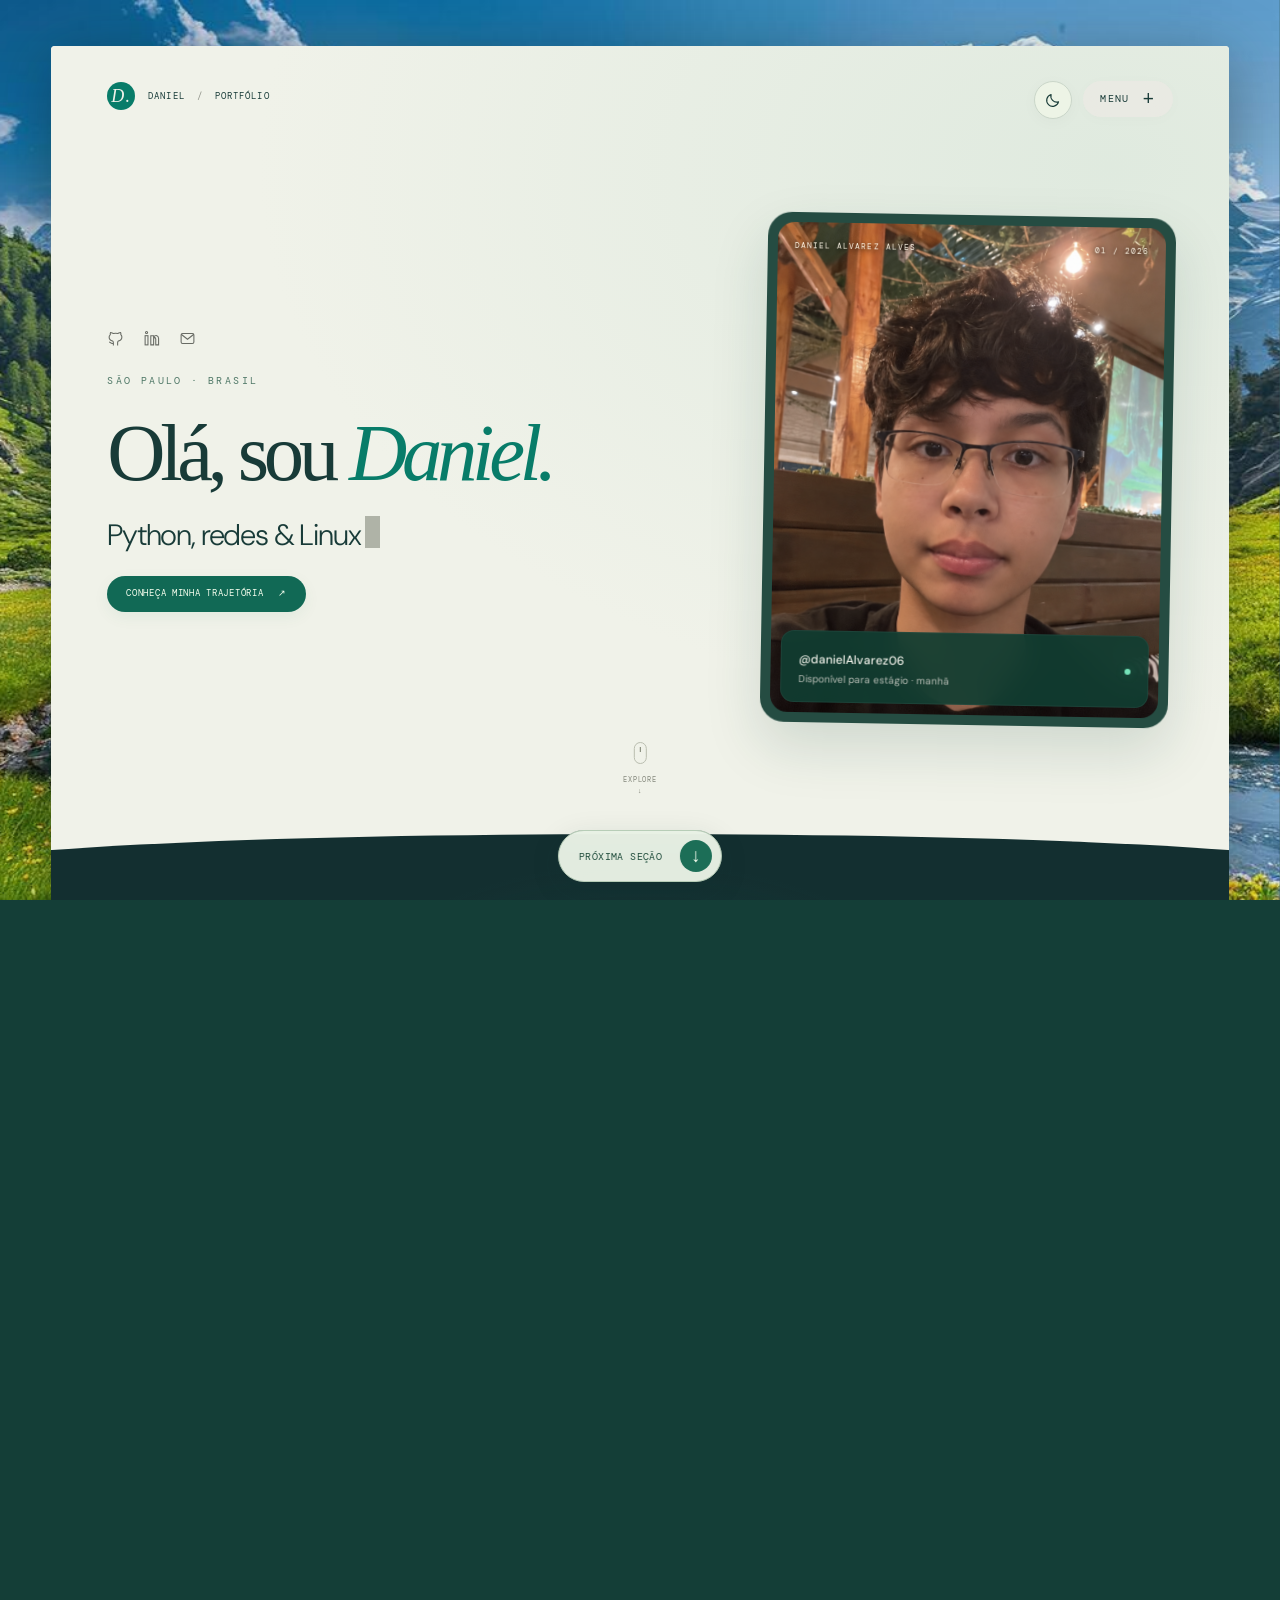
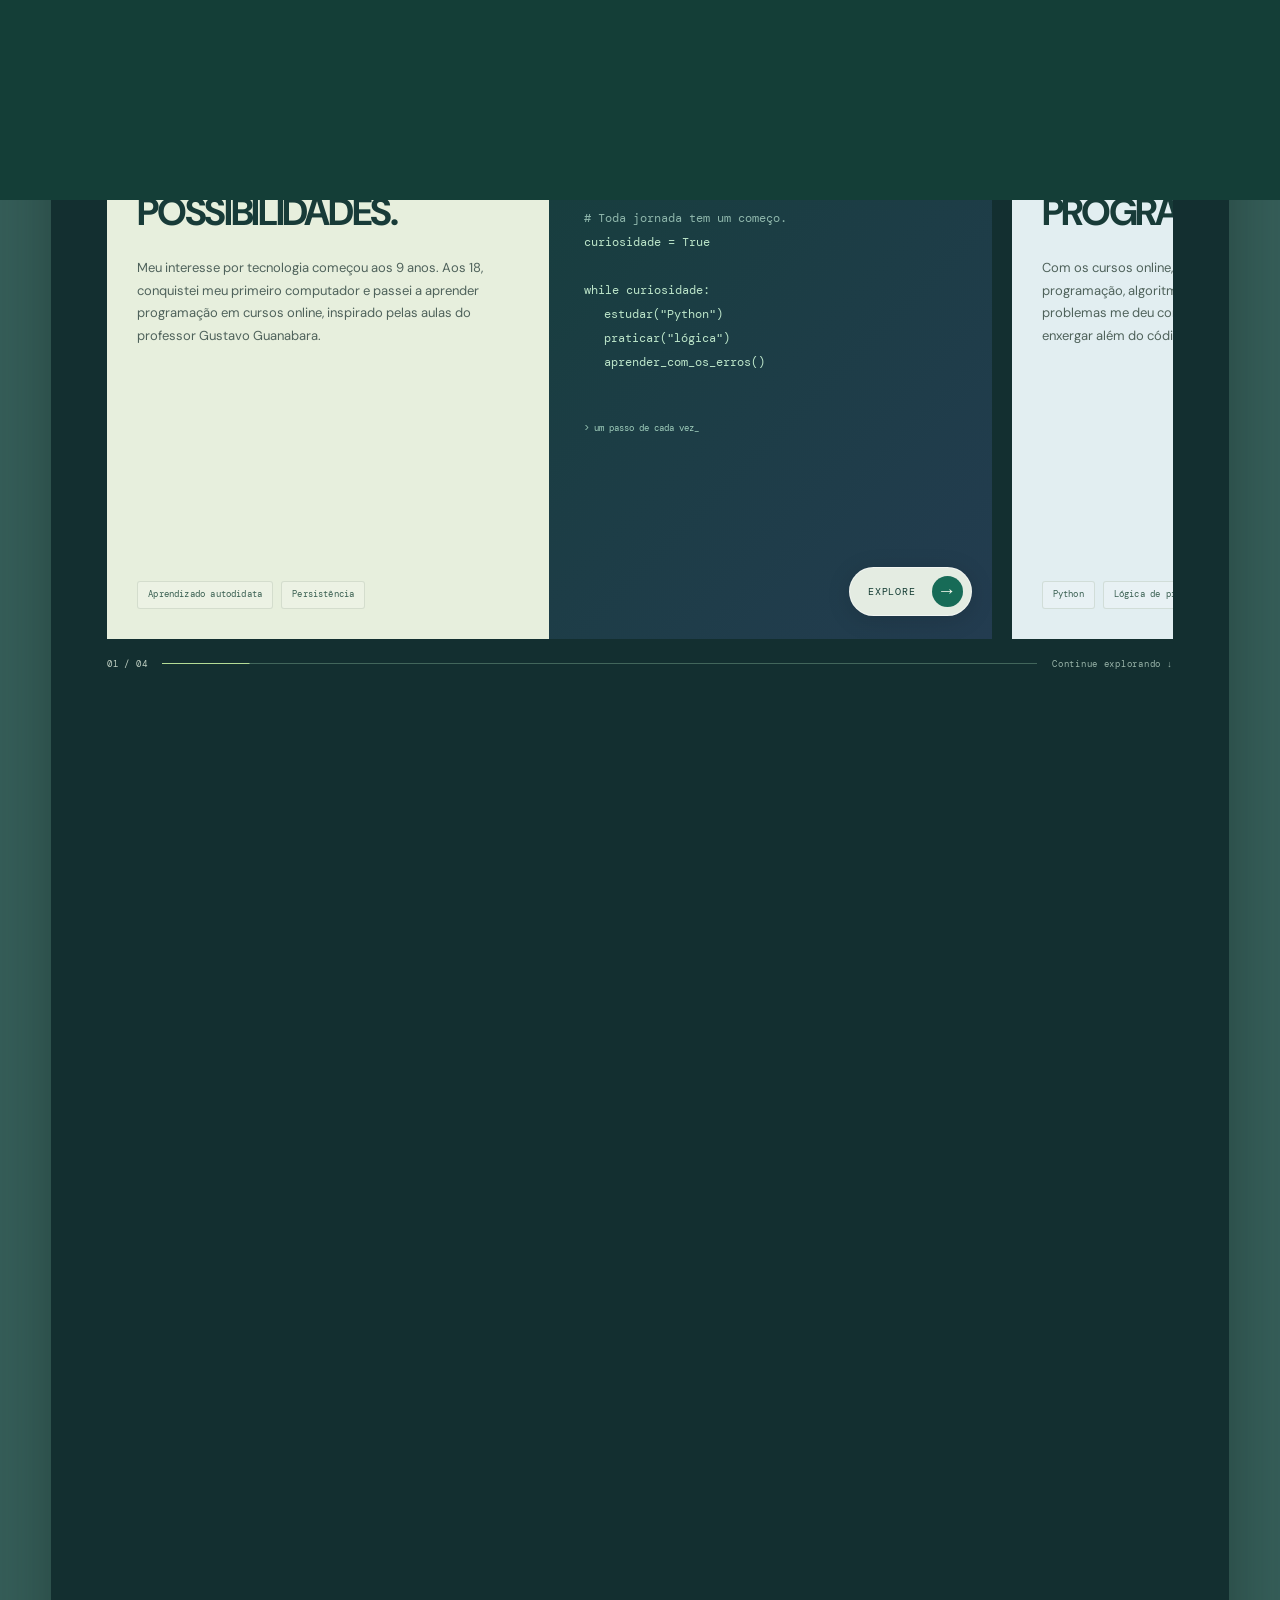
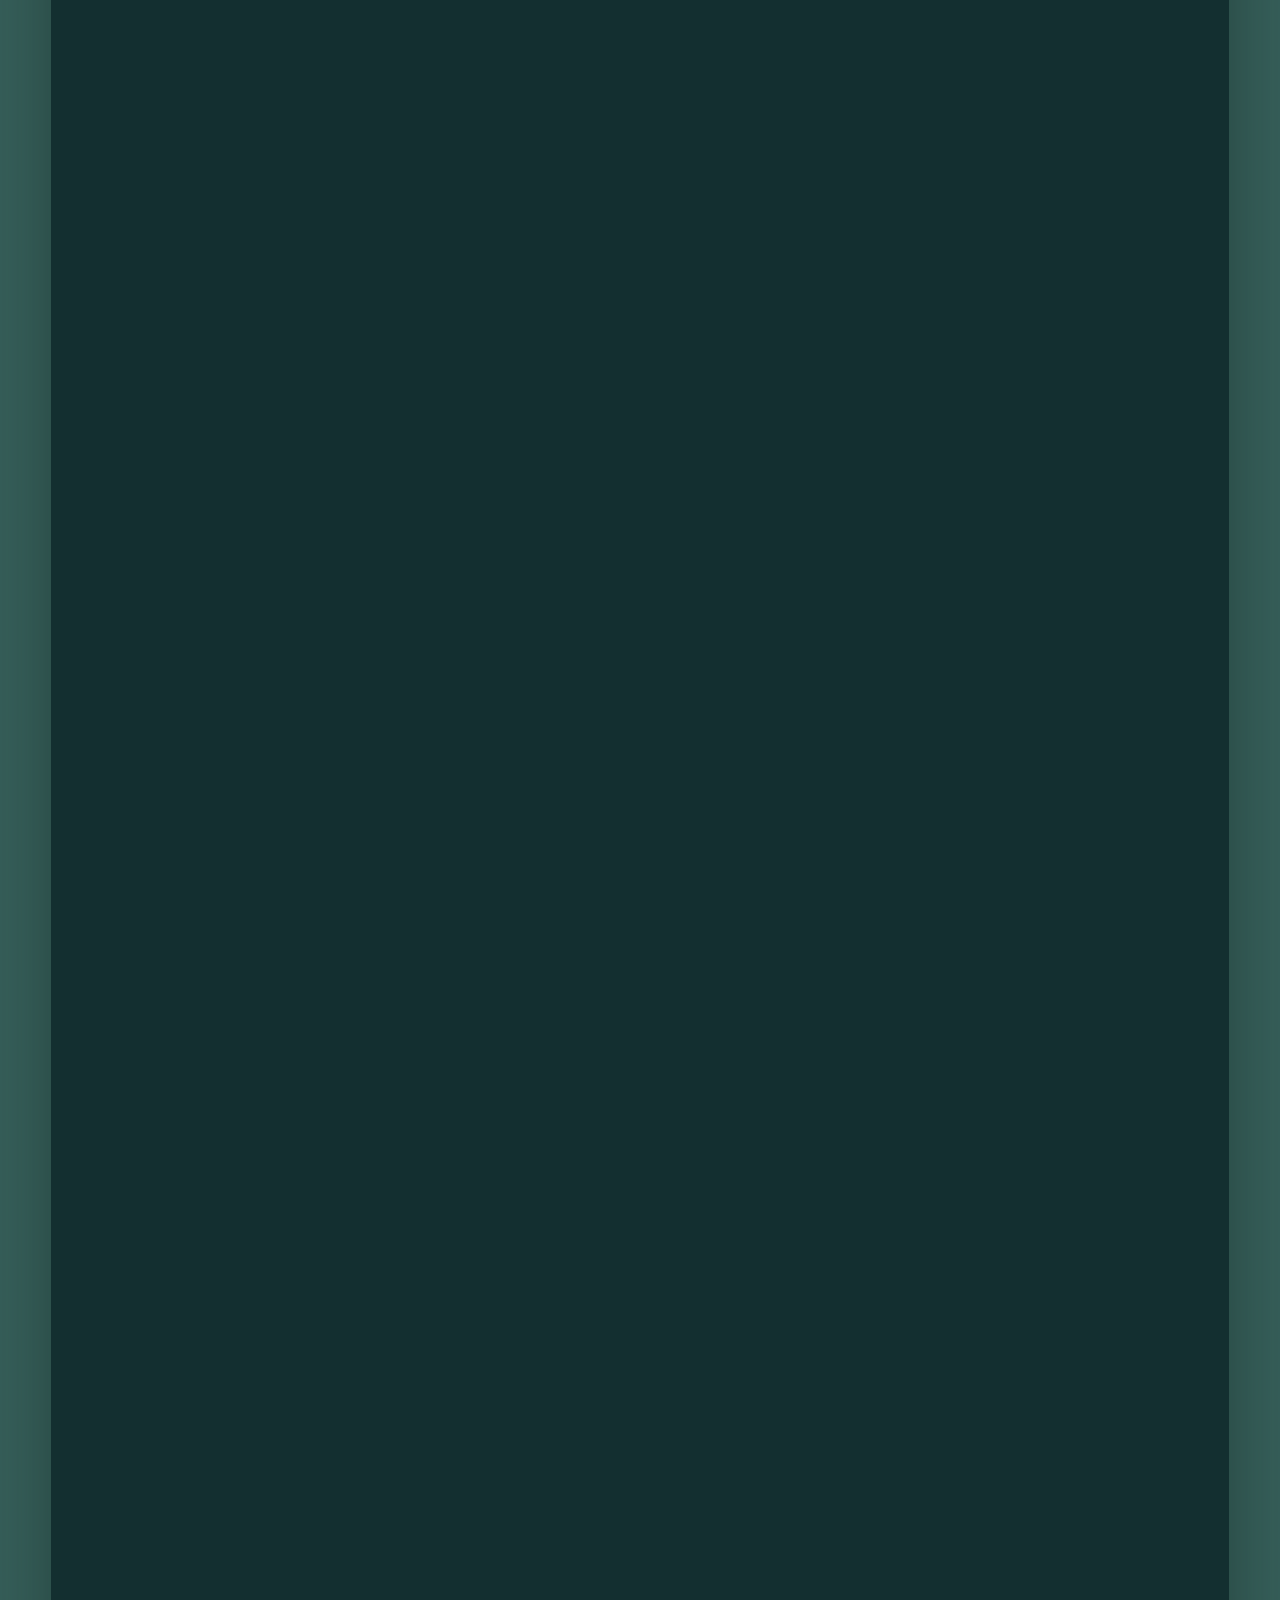
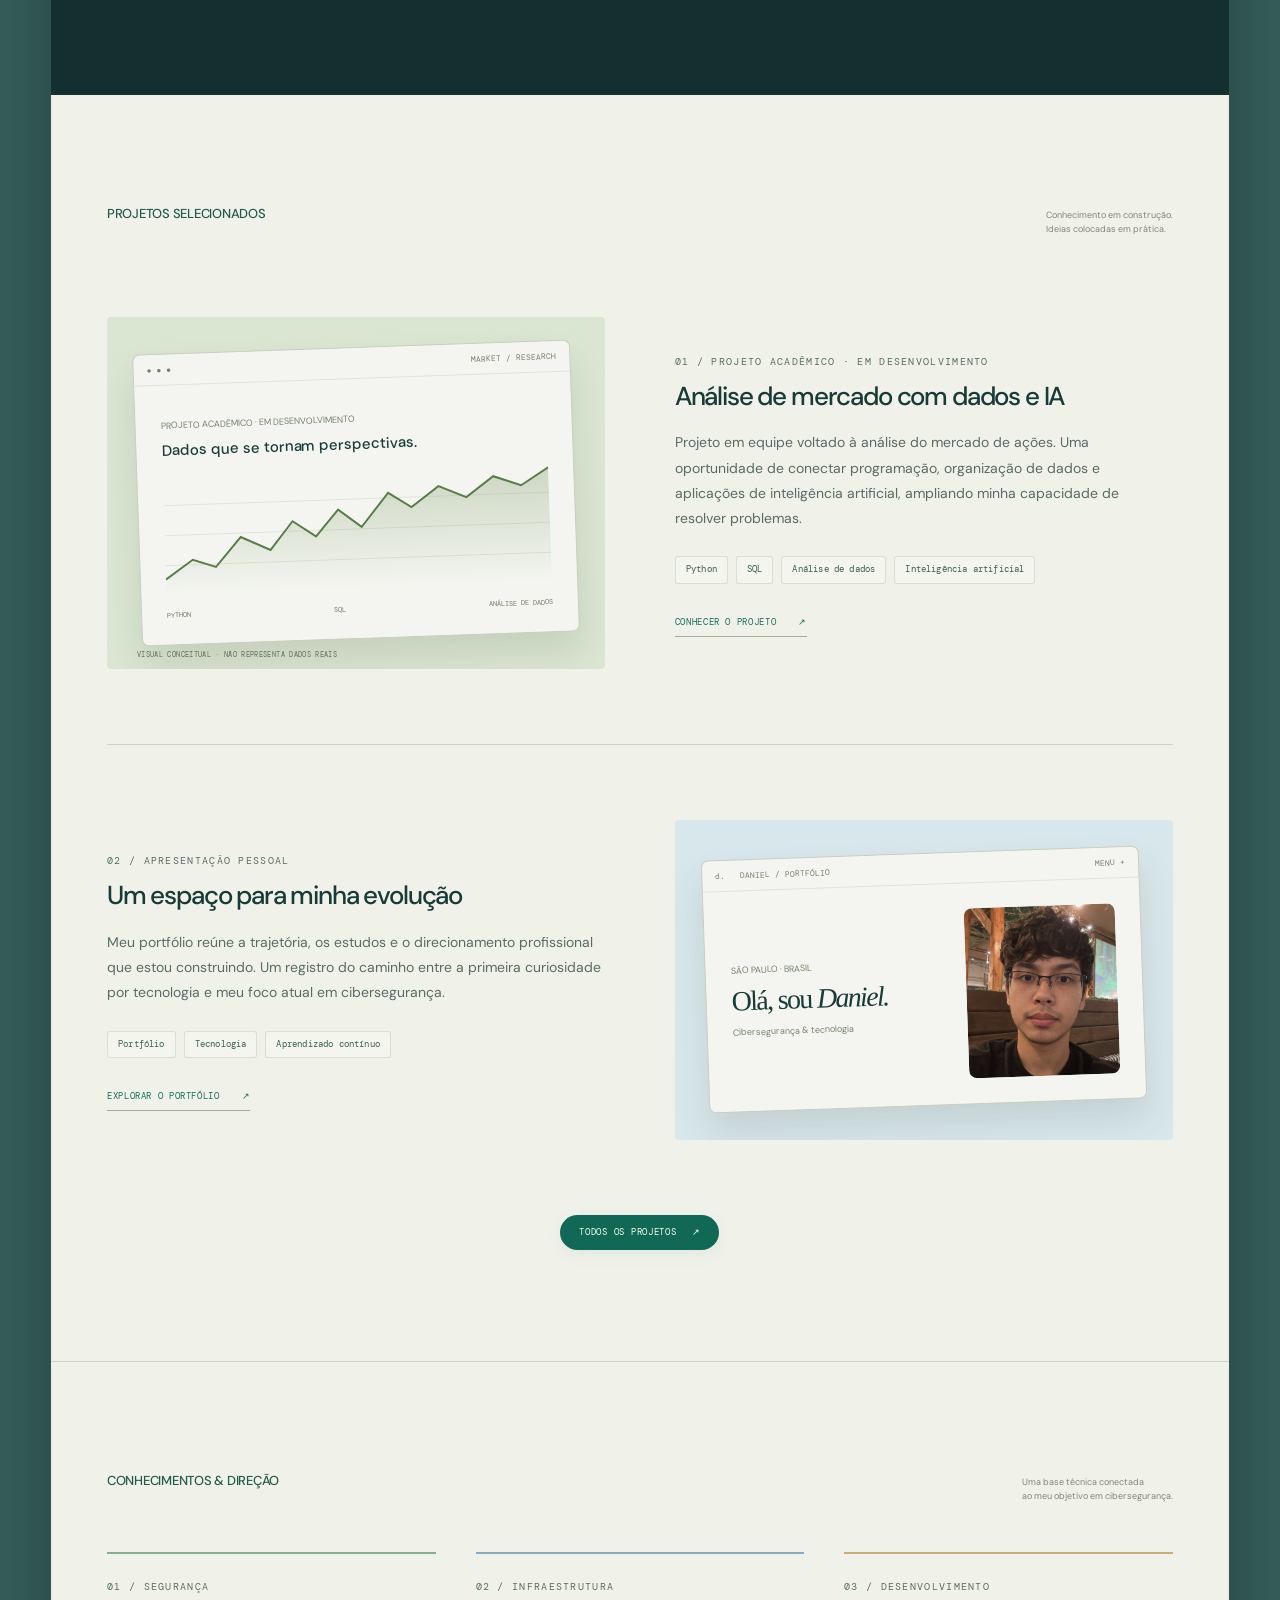
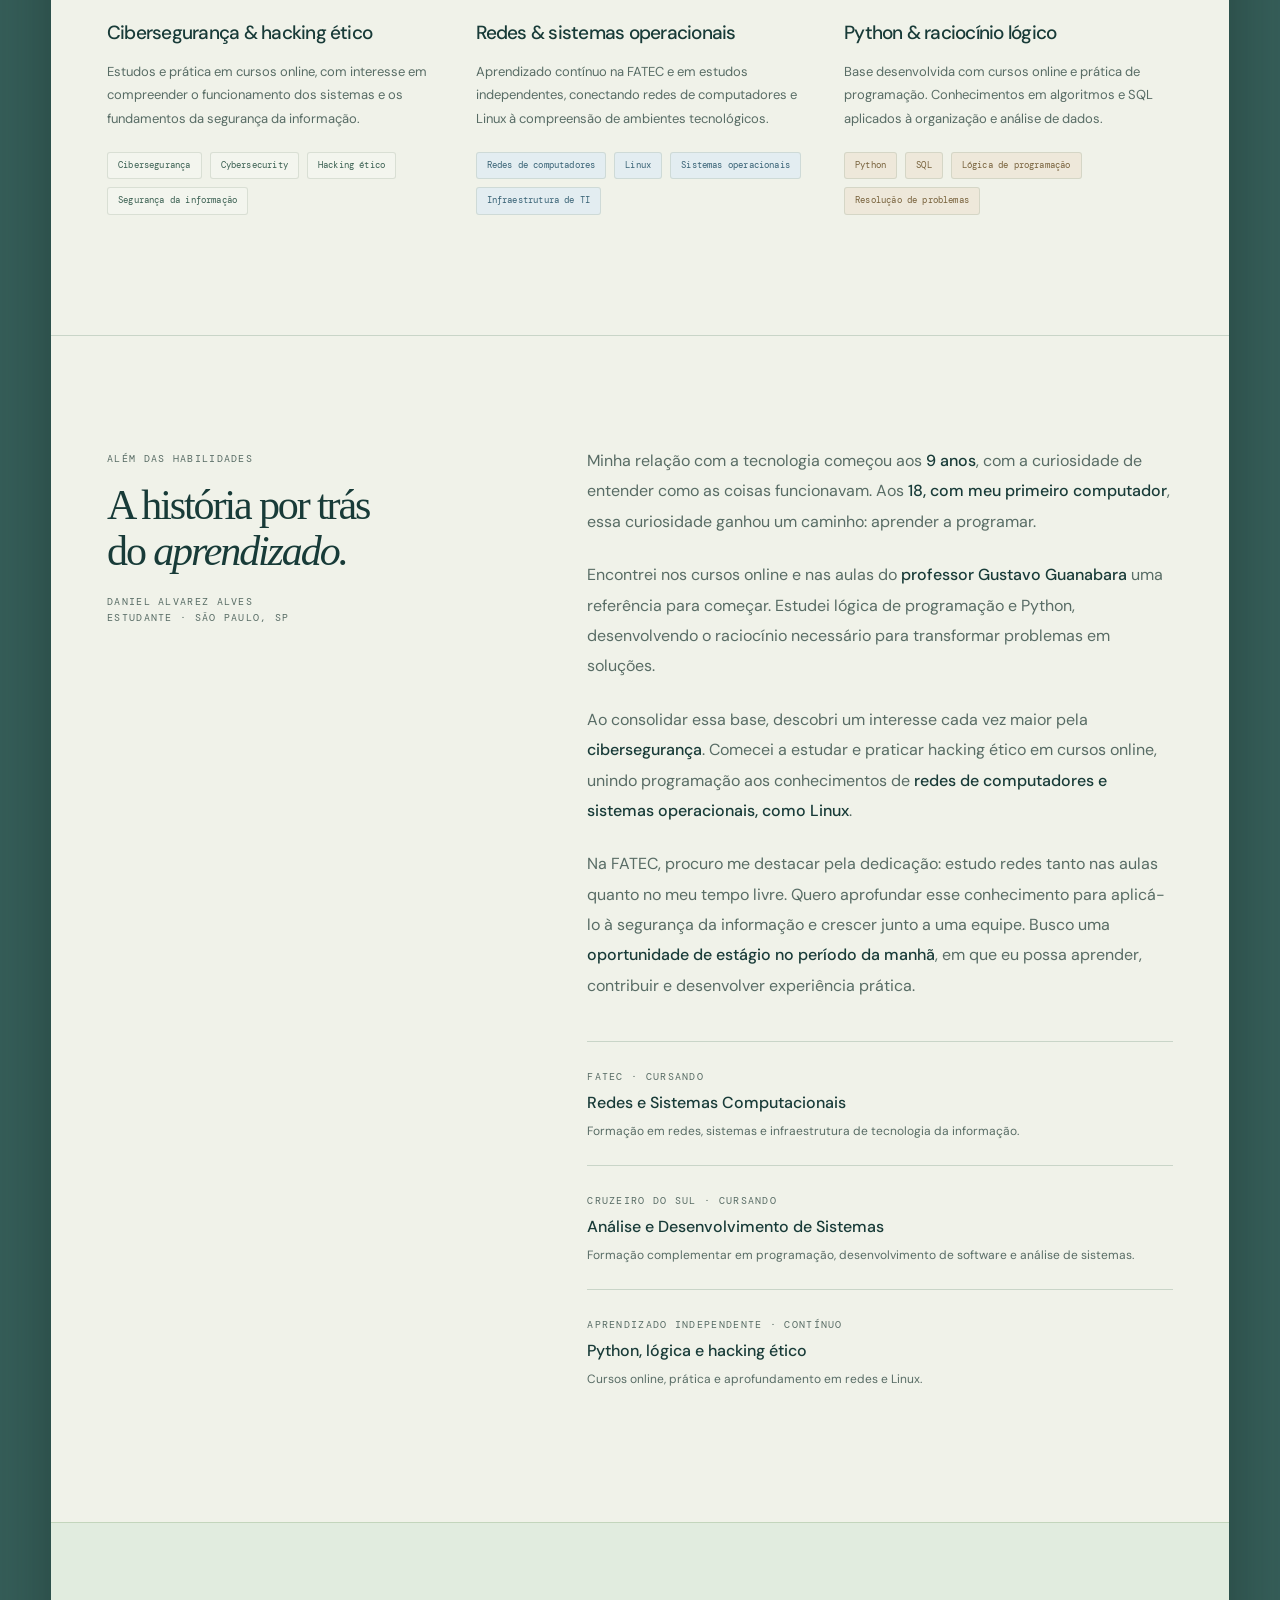
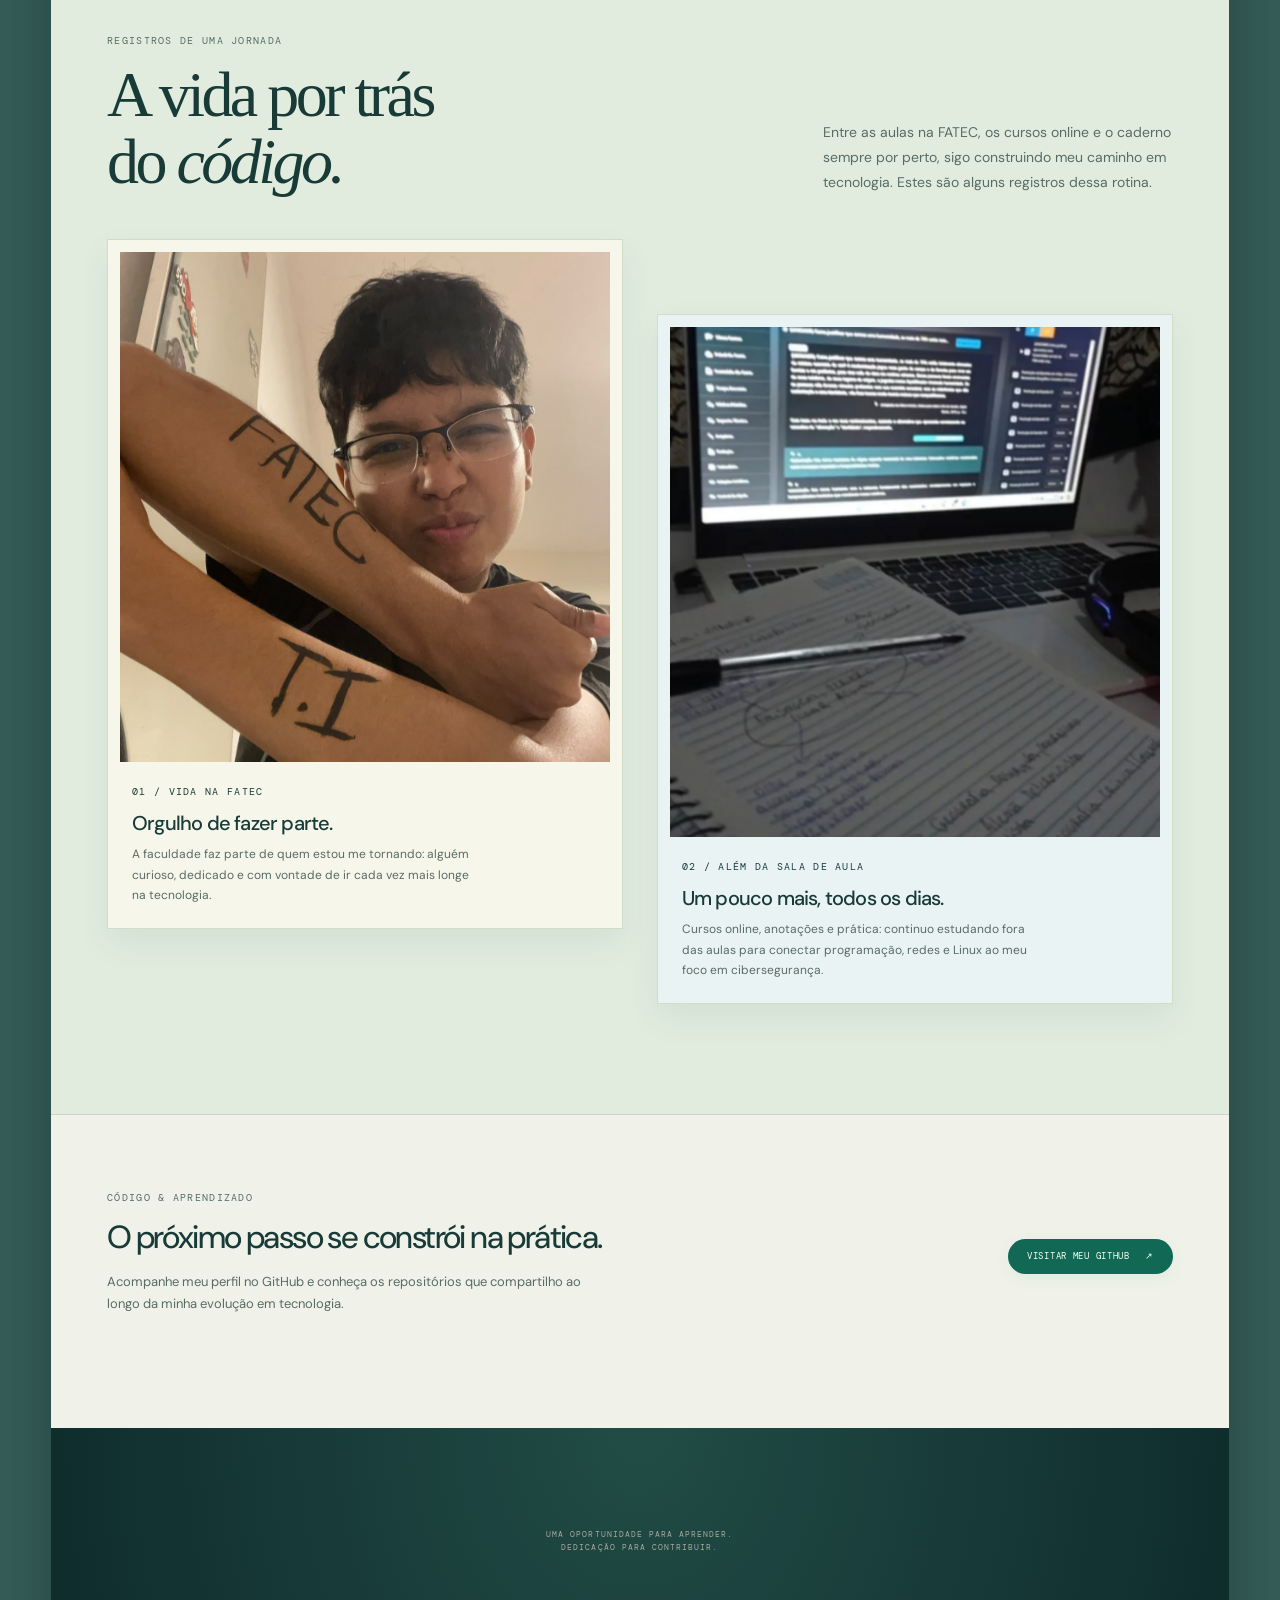
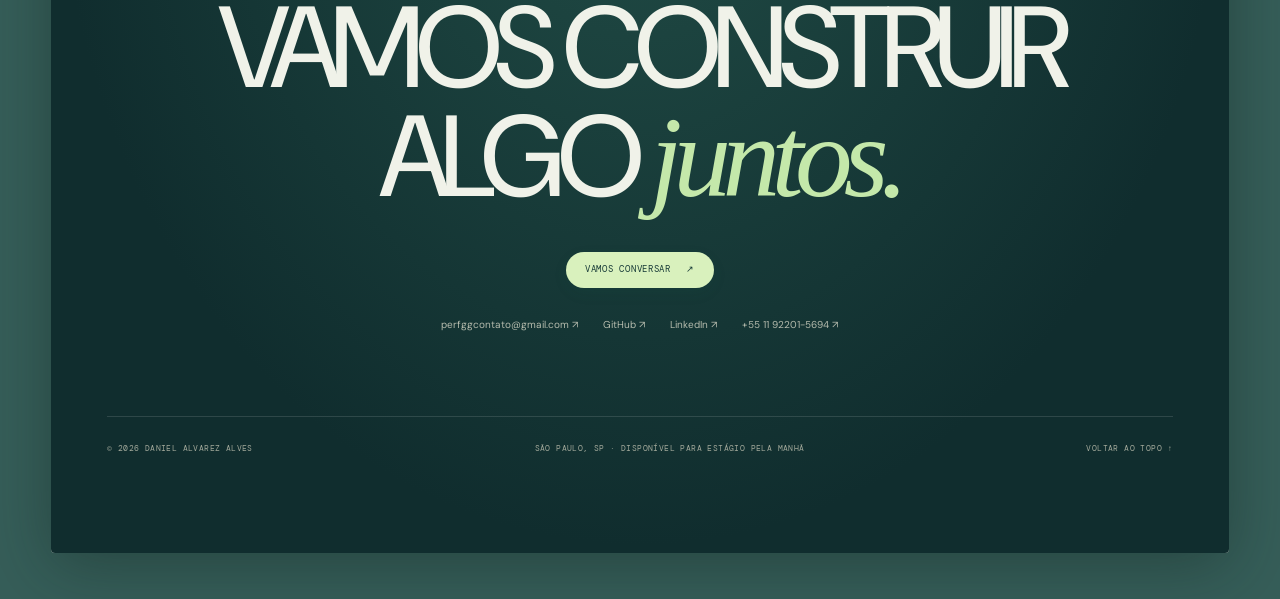
==== index.html @ ca31751f "Add files via upload" ====
<!doctype html>
<html lang="pt-BR"><head><meta charset="utf-8"><meta name="viewport" content="width=device-width, initial-scale=1"><meta name="description" content="Conheça Daniel Alvarez Alves: estudante da FATEC com foco em cibersegurança, hacking ético, Python, Linux e redes de computadores. Disponível para estágio."><meta name="theme-color" content="#e9eae3"><title>Cibersegurança & tecnologia — Daniel Alvarez</title><link rel="icon" href="[data-uri]" type="image/svg+xml"><script>try{document.documentElement.dataset.theme=localStorage.getItem('portfolio-theme')==='night'?'night':'day'}catch{document.documentElement.dataset.theme='day'}</script><style>@import url('https://fonts.googleapis.com/css2?family=DM+Sans:wght@300;400;450;500;600;700&family=DM+Mono:wght@400;500&display=swap');
:root{--paper:#e9eae3;--ink:#20211f;--muted:#64675f;--line:#c9cbc2;--dark:#20211f;--green:#3ddb99}*{box-sizing:border-box}html{scroll-behavior:smooth;scroll-padding-top:85px}body{margin:0;background:var(--paper);color:var(--ink);font-family:'DM Sans',Arial,sans-serif;-webkit-font-smoothing:antialiased}body.menu-open{overflow:hidden}a{color:inherit;text-decoration:none}button{font:inherit;color:inherit;cursor:pointer}button,a{-webkit-tap-highlight-color:transparent}button:focus-visible,a:focus-visible,summary:focus-visible{outline:2px solid #318064;outline-offset:6px}img{display:block;width:100%;object-fit:cover}button{border:0}::selection{background:#b9d4bf;color:#111}.wrap{width:min(1280px,calc(100% - 112px));margin:auto}.mono,.eyebrow{font:400 10px/1.6 'DM Mono',monospace;letter-spacing:.13em;text-transform:uppercase}.muted{color:var(--muted)}.skip{position:fixed;top:-80px;left:20px;z-index:100;background:white;padding:14px}.skip:focus{top:16px}.site-header{position:absolute;top:0;left:0;width:100%;z-index:20}.header-inner{height:100px;display:flex;justify-content:space-between;align-items:center}.brand{display:flex;align-items:center;gap:13px;font-size:9px;letter-spacing:.12em}.brand-mark{display:grid;place-items:center;width:28px;height:28px;background:var(--ink);color:var(--paper);border-radius:50%;font:italic 18px Georgia,serif}.brand .slash{color:#92958c;margin:0 6px}.menu-toggle{position:fixed;right:56px;top:35px;z-index:60;border-radius:30px;padding:10px 17px;background:#e9eae3e8;backdrop-filter:blur(12px);box-shadow:0 2px 16px #00000005;display:flex;align-items:center;gap:12px}.menu-toggle b{font-size:21px;font-weight:300;line-height:16px;transition:transform .3s}.menu-open .menu-toggle b{transform:rotate(45deg)}.menu-panel{position:fixed;inset:0 0 0 auto;width:min(650px,100%);z-index:50;background:#20211f;color:var(--paper);padding:120px 65px 40px;display:flex;flex-direction:column;justify-content:space-between;box-shadow:-30px 0 80px #0003}.menu-panel[hidden]{display:none}.menu-panel nav{display:grid;gap:5px}.menu-panel nav a{font-size:clamp(30px,4.5vw,58px);letter-spacing:-.065em;text-transform:uppercase;line-height:1.15;display:flex;align-items:center;justify-content:space-between}.menu-panel nav a:hover{color:#9aab9d}.menu-panel nav small{font:10px 'DM Mono',monospace;letter-spacing:0;color:#a5a79e}.menu-bottom{display:flex;gap:22px;margin-top:40px}.menu-shade{position:fixed;inset:0;background:#0005;backdrop-filter:blur(5px);z-index:40}.menu-shade[hidden]{display:none}.hero{position:relative;min-height:770px;height:100svh;max-height:1080px;padding:140px 0 100px;display:flex;align-items:center;overflow:hidden}.hero:after{content:'';position:absolute;height:72px;bottom:-52px;left:-10%;width:120%;border-radius:50% 50% 0 0;background:var(--dark)}.hero-layout{display:grid;grid-template-columns:1.45fr 1fr;align-items:center;gap:65px}.socials{display:flex;align-items:center;gap:19px;margin-bottom:25px;color:#686b64}.socials a{display:grid;place-items:center;width:17px;height:20px}.socials svg{width:17px;height:17px;fill:none;stroke:currentColor;stroke-width:1.5}.socials a:hover{color:#111}.location{font-size:10px;letter-spacing:.24em;color:#73766c;margin-bottom:22px}.hero h1{font:400 clamp(56px,6.7vw,105px)/1.05 Georgia,'Times New Roman',serif;letter-spacing:-.065em;margin:0 0 20px;white-space:nowrap}.hero h1 em{font-weight:400}.hero-role{font-size:clamp(22px,2.5vw,38px);font-weight:300;letter-spacing:-.04em;margin:0 0 19px;min-height:1.4em}.type-cursor{display:inline-block;vertical-align:-.12em;width:.5em;height:1.1em;background:#afb3a7;margin-left:5px;animation:blink 1.2s steps(1) infinite}.pill{display:inline-flex;align-items:center;gap:15px;background:var(--ink);color:var(--paper);border-radius:30px;padding:12px 19px;font:400 9px/1.3 'DM Mono',monospace;text-transform:uppercase;letter-spacing:.08em;transition:background .2s,transform .2s}.pill:hover{background:#41463b;transform:translateY(-2px)}.pill.light{background:var(--paper);color:var(--ink)}.portrait-card{position:relative;border-radius:24px;background:#161816;padding:10px;max-width:420px;justify-self:end;width:100%;box-shadow:0 25px 35px #181b1720;transform:rotate(1deg);transition:transform .5s}.portrait-card:hover{transform:rotate(0)}.portrait-card>img{height:490px;border-radius:17px;filter:grayscale(1);object-position:center 43%}.portrait-top{position:absolute;top:27px;left:27px;right:27px;display:flex;justify-content:space-between;color:white;font-size:8px;text-shadow:0 1px 5px #000}.portrait-caption{position:absolute;bottom:20px;left:20px;right:20px;padding:16px 17px;background:#1c201de8;backdrop-filter:blur(14px);border:1px solid #ffffff0c;border-radius:13px;color:#f1f2ea;display:flex;align-items:center;justify-content:space-between}.portrait-caption strong{font-size:12px;font-weight:500}.portrait-caption p{font-size:10px;color:#b8beb6;margin:4px 0 0}.status-dot{width:6px;height:6px;border-radius:50%;background:var(--green);box-shadow:0 0 10px #3ddb9940}.scroll-cue{position:absolute;bottom:58px;left:50%;transform:translateX(-50%);display:grid;text-align:center;justify-items:center;gap:10px;color:#83877b;font-size:7px}.mouse{width:13px;height:22px;border:1px solid #b9bdaf;border-radius:9px;position:relative}.mouse:after{content:'';position:absolute;left:5px;top:4px;width:1px;height:5px;background:#787d6d;animation:scroll 1.8s infinite}.dark{background:var(--dark);color:var(--paper)}.section{padding:110px 0}.section-heading{display:flex;justify-content:space-between;align-items:baseline;gap:24px;margin-bottom:48px}.section-heading h2{font-size:13px;font-weight:500;text-transform:uppercase;letter-spacing:-.02em;margin:0}.section-heading p{font-size:9px;max-width:260px;margin:0;color:#81847b;line-height:1.6}.intro{padding:130px 0 100px;text-align:center}.intro-copy{font-size:clamp(26px,3.1vw,44px);line-height:1.27;letter-spacing:-.055em;max-width:790px;margin:0 auto;color:#999c93}.intro-copy strong{color:#f0f1e8;font-weight:450}.intro-tags{display:flex;justify-content:center;flex-wrap:wrap;gap:30px;margin-top:50px;color:#a8ada0;font-size:8px}.experience{padding-top:45px;overflow:hidden}.journey-controls{display:flex;gap:8px}.round-button{width:34px;height:34px;border:1px solid #ffffff40;background:transparent;color:var(--paper);border-radius:50%;font-size:18px}.round-button:hover{background:#ffffff20}.journey-track{display:flex;overflow-x:auto;gap:20px;scroll-snap-type:x mandatory;scrollbar-width:thin;scrollbar-color:#6d7068 #20211f;padding-bottom:25px}.journey-card{flex:0 0 83%;display:grid;grid-template-columns:1fr 1fr;background:var(--paper);color:var(--ink);min-height:435px;scroll-snap-align:start}.journey-text{padding:40px;display:flex;flex-direction:column}.journey-text h3{font-size:clamp(25px,3vw,42px);line-height:.95;letter-spacing:-.06em;text-transform:uppercase;margin:30px 0 12px;max-width:340px}.journey-text p{font-size:13px;line-height:1.75;color:#62665b;margin:14px 0}.journey-text .eyebrow{font-size:8px}.journey-text .tags{margin-top:auto;padding-top:22px}.tags{display:flex;flex-wrap:wrap;gap:8px}.tags span{font:9px/1.5 'DM Mono',monospace;letter-spacing:.02em;padding:6px 10px;border:1px solid var(--line);border-radius:3px}.journey-image{position:relative;overflow:hidden}.journey-image img{height:100%;filter:grayscale(.85);transition:filter .6s,transform .6s}.journey-card:hover .journey-image img{filter:grayscale(0);transform:scale(1.025)}.image-number{position:absolute;right:18px;top:17px;color:white;font:14px Georgia,serif;z-index:2;background:#20211f55;border-radius:50%;padding:8px}.code-art{height:100%;min-height:400px;display:flex;flex-direction:column;justify-content:center;background:#30362e;color:#d9e2d1;padding:35px;font:12px/2 'DM Mono',monospace;position:relative}.code-art:before{content:'● ● ●';position:absolute;top:25px;left:30px;color:#76806f;font-size:9px;letter-spacing:6px}.code-art .dim{color:#87977e}.code-art .indent{padding-left:20px}.code-art .terminal-footer{margin-top:45px;font-size:9px;color:#91a48a}.section-title{font-size:clamp(42px,6vw,80px);line-height:1;letter-spacing:-.065em;font-weight:450;margin:0 0 36px}.project-row{display:grid;grid-template-columns:1fr 1fr;gap:70px;align-items:center;padding:32px 0 75px}.project-row+.project-row{border-top:1px solid var(--line);padding-top:75px}.project-row.reverse .project-visual{order:2}.project-copy h3{font-size:26px;line-height:1.1;font-weight:500;letter-spacing:-.045em;margin:12px 0 20px}.project-copy p{font-size:14px;line-height:1.8;color:var(--muted)}.project-copy .tags{margin:25px 0}.text-link{font:9px 'DM Mono',monospace;text-transform:uppercase;letter-spacing:.07em;display:inline-flex;gap:22px;align-items:center;border-bottom:1px solid #a5aa9b;padding-bottom:8px}.text-link:hover{color:#527247}.project-visual{min-height:320px;border-radius:4px;background:#d7dcd0;padding:30px;display:flex;align-items:center;justify-content:center;position:relative;overflow:hidden}.mock-window{width:100%;background:#f4f5f0;box-shadow:0 20px 35px #34402d20;border:1px solid #c8cfbf;border-radius:7px;overflow:hidden;transform:rotate(-2deg);transition:transform .5s}.project-visual:hover .mock-window{transform:rotate(0) translateY(-5px)}.mock-bar{padding:10px 13px;border-bottom:1px solid #e0e4d9;font:8px 'DM Mono',monospace;color:#747e69;display:flex;justify-content:space-between}.mock-body{padding:25px}.mock-body h4{font-size:15px;font-weight:500;margin:0 0 8px}.mock-body p{font-size:9px;color:#77836a}.chart{width:100%;height:120px;display:block;margin:15px 0}.mock-labels{display:flex;justify-content:space-between;gap:10px;color:#747c6a;font:7px 'DM Mono',monospace}.mock-portfolio{display:grid;grid-template-columns:1.5fr 1fr;align-items:center;gap:10px}.mock-portfolio h4{font:28px Georgia,serif;letter-spacing:-.06em}.mock-portfolio img{height:170px;border-radius:8px;filter:grayscale(1)}.project-caption{position:absolute;bottom:10px;left:30px;font:7px 'DM Mono',monospace;color:#64705b;letter-spacing:.05em}.center{text-align:center}.competencies{border-top:1px solid var(--line);padding-bottom:120px}.competency-grid{display:grid;grid-template-columns:repeat(3,1fr);gap:40px}.competency{border-top:1px solid #aeb3a4;padding-top:20px}.competency h3{font-size:19px;font-weight:500;letter-spacing:-.04em;margin:25px 0 15px}.competency p{font-size:13px;color:var(--muted);line-height:1.8}.competency .tags{margin-top:22px}.bio-section{border-top:1px solid var(--line)}.bio-grid{display:grid;grid-template-columns:1fr 1.5fr;gap:90px}.bio-grid h2{font:42px/1.1 Georgia,serif;letter-spacing:-.05em;margin:15px 0 20px}.bio-copy p{font-size:16px;line-height:1.9;color:var(--muted);margin:0 0 23px}.bio-copy strong{color:var(--ink);font-weight:500}.education-list{margin-top:40px}.education-item{padding:22px 0;border-top:1px solid var(--line)}.education-item h3{font-size:16px;font-weight:500;margin:7px 0}.education-item p{font-size:12px;margin:0}.github-section{border-top:1px solid var(--line);padding:70px 0 100px}.github-inner{display:flex;justify-content:space-between;align-items:center;gap:50px}.github-inner h2{font-size:32px;letter-spacing:-.05em;font-weight:450;margin:10px 0}.github-inner p{font-size:13px;color:var(--muted);max-width:480px;line-height:1.7}.contact{padding:100px 0 30px;text-align:center}.contact .eyebrow{color:#a5aa9c;max-width:250px;margin:0 auto 40px;font-size:8px}.contact h2{font-size:clamp(58px,9vw,126px);font-weight:450;line-height:.95;letter-spacing:-.075em;margin:0 0 40px}.contact h2 em{font-family:Georgia,serif;font-weight:400}.contact-links{display:flex;flex-wrap:wrap;gap:25px;justify-content:center;margin-top:30px;font-size:10px;color:#b6bcae}.footer{border-top:1px solid #ffffff20;display:flex;align-items:center;justify-content:space-between;gap:25px;margin-top:85px;padding-top:25px;color:#a3a99b;font-size:8px;letter-spacing:.05em}.subpage{padding-top:170px;min-height:75vh}.subpage-intro{max-width:640px;color:var(--muted);font-size:16px;line-height:1.8;margin-bottom:55px}.project-grid{display:grid;grid-template-columns:1fr 1fr;gap:35px}.project-tile h2{font-size:23px;letter-spacing:-.04em;font-weight:500}.project-tile p{font-size:13px;line-height:1.8;color:var(--muted)}.article{max-width:850px;margin:auto}.article h2{font-size:30px;font-weight:500;letter-spacing:-.045em;margin-top:55px}.article p,.article li{font-size:16px;line-height:1.9;color:var(--muted)}.article li{margin-bottom:10px}.article figure{margin:40px 0}.article figure img{max-height:530px;object-position:center}.article figcaption{font-size:11px;color:var(--muted);margin-top:12px}.article .project-visual{margin:40px 0}.reveal{opacity:1}.js-motion .reveal{opacity:0;transform:translateY(25px);transition:opacity .8s,transform .8s}.js-motion .reveal.visible{opacity:1;transform:translateY(0)}@keyframes blink{50%{opacity:0}}@keyframes scroll{70%{transform:translateY(7px);opacity:0}}@media(min-width:1600px){.hero-layout{gap:100px}}@media(max-width:1050px){.wrap{width:calc(100% - 64px)}.hero-layout{gap:35px;grid-template-columns:1.25fr 1fr}.hero h1{font-size:7.5vw}.portrait-card>img{height:420px}.menu-toggle{right:32px}.journey-card{flex-basis:95%}.journey-text{padding:28px}.project-row{gap:35px}.bio-grid{gap:40px}.competency-grid{gap:24px}}@media(max-width:700px){.wrap{width:calc(100% - 40px)}.header-inner{height:76px}.brand{font-size:8px;gap:8px}.menu-toggle{right:20px;top:22px;padding:8px 13px}.hero{height:auto;min-height:100svh;max-height:none;padding:130px 0 105px}.hero-layout{grid-template-columns:1fr;gap:42px}.hero h1{font-size:clamp(52px,12vw,80px);white-space:normal}.hero-role{font-size:27px}.socials{margin-bottom:19px}.portrait-card{justify-self:center;max-width:330px;transform:rotate(1deg)}.portrait-card>img{height:365px}.portrait-top{font-size:7px}.scroll-cue{bottom:35px}.hero:after{bottom:-61px}.section{padding:75px 0}.intro{padding:85px 0}.intro-copy{font-size:28px;line-height:1.35}.intro-tags{gap:14px;margin-top:35px;font-size:7px}.section-heading{margin-bottom:32px}.section-heading p{display:none}.experience{padding-top:10px}.journey-card{flex-basis:92%;grid-template-columns:1fr}.journey-text{padding:27px;min-height:340px}.journey-text h3{font-size:32px;margin-top:25px}.journey-image{height:270px}.code-art{min-height:270px;font-size:10px}.project-row,.project-row.reverse{grid-template-columns:1fr;gap:28px;padding-bottom:45px}.project-row+.project-row{padding-top:45px}.project-row.reverse .project-visual{order:0}.project-visual{min-height:260px;padding:22px}.project-copy h3{font-size:24px}.competency-grid{grid-template-columns:1fr;gap:30px}.competency h3{margin-top:16px}.bio-grid{grid-template-columns:1fr;gap:20px}.bio-grid h2{font-size:38px}.bio-copy p{font-size:15px}.github-inner{align-items:flex-start;flex-direction:column;gap:20px}.contact{padding-top:75px}.contact h2{font-size:16vw}.footer{margin-top:65px;align-items:flex-start;flex-direction:column;gap:15px}.menu-panel{padding:110px 28px 35px}.menu-panel nav a{font-size:44px}.subpage{padding-top:130px}.project-grid{grid-template-columns:1fr}.article p,.article li{font-size:15px}.section-title{font-size:48px}}@media(prefers-reduced-motion:reduce){html:not(.motion-user-enabled){scroll-behavior:auto}html:not(.motion-user-enabled) *,html:not(.motion-user-enabled) *:before,html:not(.motion-user-enabled) *:after{animation:none!important;transition:none!important}html:not(.motion-user-enabled) .reveal{opacity:1;transform:none}}

/* Landscape surrounding the portfolio, as in the video reference. */
:root{--frame-gap:clamp(24px,4vw,64px);--frame-top:46px}
body{padding:var(--frame-top) var(--frame-gap);background:#365e59;isolation:isolate}
body::before{content:'';position:fixed;inset:0;z-index:-1;background:url('[data-uri]') center center/cover no-repeat;pointer-events:none}
main{position:relative;z-index:1;background:var(--paper);border-radius:4px;overflow:clip;box-shadow:0 12px 65px #10201c66}
.site-header{top:var(--frame-top);left:var(--frame-gap);width:calc(100% - 2 * var(--frame-gap))}
.menu-toggle{top:calc(var(--frame-top) + 35px);right:calc(var(--frame-gap) + 56px)}
.hero{height:calc(100svh - 2 * var(--frame-top));min-height:680px}
.hero-layout{grid-template-columns:minmax(0,1.45fr) minmax(0,1fr)}
.hero h1{font-size:clamp(56px,6.3vw,100px)}
.hero-role{font-size:clamp(22px,2.3vw,36px)}
@media(max-width:1050px){.menu-toggle{right:calc(var(--frame-gap) + 32px)}.hero-layout{grid-template-columns:minmax(0,1.25fr) minmax(0,1fr)}.hero h1{font-size:6.5vw}}
@media(max-width:700px){:root{--frame-gap:12px;--frame-top:16px}.menu-toggle{top:calc(var(--frame-top) + 22px);right:calc(var(--frame-gap) + 20px)}.hero{height:auto;min-height:calc(100svh - 2 * var(--frame-top))}.hero-layout{grid-template-columns:minmax(0,1fr)}.hero h1{font-size:clamp(42px,10.8vw,72px)}.hero-role{font-size:clamp(21px,5.8vw,27px)}}

/* Color and motion inspired by the landscape and the supplied video. */
:root{--paper:#f0f2e9;--ink:#183b38;--muted:#586c65;--line:#c9d5c8;--dark:#132f30;--green:#75e3b9;--accent:#087c69;--sky:#39799a;--ease:cubic-bezier(.22,1,.36,1)}
.hero{background:radial-gradient(ellipse at 90% 15%,#cfe2d580,transparent 57%),var(--paper)}
.hero h1 em{color:var(--accent)}
.hero .location{color:#4e7766}.brand-mark{background:var(--accent)}
.pill{background:#116955;color:#f7ffef;box-shadow:0 5px 16px #176c5610}.pill:hover{background:#0c4e40}
.pill.light{background:#d9f1bd;color:#183b38}.pill.light:hover{background:#e7ffd0}
.portrait-card{background:#254c42;box-shadow:0 24px 55px #14463526;will-change:transform}
.portrait-card>img{filter:saturate(.8);transition:filter .7s var(--ease),transform .7s var(--ease)}
.portrait-caption{background:#113e32e8}.portrait-top{color:#fff8e8}
.dark{background:var(--dark)}.intro{background:radial-gradient(ellipse at 50% 110%,#245953,transparent 70%),var(--dark)}
.intro-copy{color:#9ab5aa}.intro-copy strong{color:#e6f5d8}.intro-tags{color:#a7c7b9}
.intro-tags span{padding:6px 10px;border:1px solid #87b6a533;border-radius:20px}
.intro-word{opacity:var(--word-alpha,1);transition:opacity .16s linear}
.journey-card:nth-child(1){background:#e7efdd}.journey-card:nth-child(2){background:#e2eef1}.journey-card:nth-child(3){background:#e1eade}.journey-card:nth-child(4){background:#f3e8d6}
.journey-text p{color:#4f625b}.journey-text .eyebrow{color:#46705f}
.journey-image img{filter:saturate(.85)}.journey-card:hover .journey-image img{filter:saturate(1)}
.code-art{background:linear-gradient(135deg,#163e3c,#233c50);color:#bce5c9}.code-art .dim{color:#8eb6ab}.code-art .terminal-footer{color:#9fcdbb}
.tags span{background:#ffffff38;border-color:#9bac984d;color:#385e50}.competency:nth-child(2) .tags span{background:#e3edf1;color:#386275}.competency:nth-child(3) .tags span{background:#eee8da;color:#77613b}
.project-visual{background:#dae6d2}.project-row.reverse .project-visual,.project-tile:nth-child(2) .project-visual{background:#d8e7eb}
.mock-portfolio img{filter:saturate(.8)}.text-link{color:#146d59}.contact{background:radial-gradient(ellipse at 50% 0,#214c46,transparent 70%),#102d2e}.contact h2 em{color:#c4e8aa}
.section-heading h2{color:#235b4b}.dark .section-heading h2{color:#e4efdc}.competency{border-top:2px solid #88ae8f}.competency:nth-child(2){border-color:#85adbd}.competency:nth-child(3){border-color:#c5ae80}
.menu-panel{background:#112f30;overflow-y:auto}.menu-panel nav a:hover{color:#bce2a7}.menu-bottom{color:#aed4c0}.menu-shade{background:#071f1c59}
main{transition:filter .5s}.menu-open main{filter:brightness(.8)}
.reading-progress{position:fixed;left:var(--frame-gap);right:var(--frame-gap);top:0;height:3px;background:linear-gradient(90deg,#6ac5a1,#bde898);z-index:35;transform:scaleX(var(--reading-progress,0));transform-origin:left;pointer-events:none}
.sr-only{position:absolute;width:1px;height:1px;padding:0;margin:-1px;overflow:hidden;clip:rect(0,0,0,0);white-space:nowrap;border:0}
.study-gallery{background:#e1ecdf;border-top:1px solid #c3d5bc}.study-gallery-intro{display:flex;align-items:end;justify-content:space-between;gap:45px;margin-bottom:44px}.study-gallery-intro h2{font:400 clamp(38px,5vw,64px)/1.05 Georgia,serif;letter-spacing:-.055em;max-width:600px;margin:12px 0 0}.study-gallery-intro p{font-size:14px;line-height:1.8;color:var(--muted);max-width:310px;margin:0}.study-gallery-grid{display:grid;grid-template-columns:1fr 1fr;gap:34px;align-items:start}.study-photo{margin:0;background:#f7f6eb;padding:12px 12px 0;box-shadow:0 14px 32px #1d493a12;border:1px solid #d1ddc8;overflow:hidden}.study-photo:nth-child(2){margin-top:75px;background:#eaf3f3}.study-photo img{height:510px;object-fit:cover;object-position:center 43%;transition:transform 1.1s var(--ease)}.study-photo:hover img{transform:scale(1.025)}.study-photo-caption{padding:22px 12px;display:flex;justify-content:space-between;gap:22px;align-items:start}.study-photo-caption h3{font-size:20px;letter-spacing:-.04em;margin:0 0 7px;font-weight:500}.study-photo-caption p{font-size:12px;line-height:1.7;color:var(--muted);max-width:350px;margin:0}.study-photo-caption .mono{color:#57806c;font-size:9px;white-space:nowrap}
.js-motion .hero-copy>*{animation:hero-enter 1s var(--ease) both}.js-motion .hero-copy .socials{animation-delay:.08s}.js-motion .hero-copy .location{animation-delay:.16s}.js-motion .hero-copy h1{animation-delay:.24s}.js-motion .hero-copy .hero-role{animation-delay:.32s}.js-motion .hero-copy>.pill{animation-delay:.4s}.js-motion .portrait-card{animation:portrait-enter 1.3s var(--ease) .15s both}.js-motion .reveal{transition:opacity .85s var(--ease),transform 1.1s var(--ease);transition-delay:var(--reveal-delay,0ms)}
.journey-indicator{display:flex;align-items:center;gap:15px;margin-top:19px;color:#c1d1c4;font:9px 'DM Mono',monospace;letter-spacing:.08em}.journey-indicator-line{height:1px;flex:1;background:#42665b;overflow:hidden}.journey-indicator-line i{height:100%;width:100%;display:block;background:#b4dc96;transform:scaleX(var(--journey-progress,.25));transform-origin:left}.journey-hint{color:#9ab5aa}
.experience.is-pinned{height:calc(100svh + var(--journey-distance,0px));padding:0;overflow:visible}.experience.is-pinned>.wrap{position:sticky;top:0;height:100svh;display:flex;flex-direction:column;justify-content:center;padding:65px 0 40px}.experience.is-pinned .journey-track{overflow:hidden;scroll-snap-type:none;padding-bottom:0}.experience.is-pinned .journey-card{min-height:390px;max-height:65svh}.experience.is-pinned .journey-image img{height:100%;max-height:65svh}.experience.is-pinned .section-heading{margin-bottom:30px}.experience.is-pinned .journey-text{padding:30px}.experience.is-pinned .journey-text h3{font-size:clamp(27px,3vw,42px);margin-top:25px}
.page-curtain{position:fixed;inset:0;z-index:100;background:#143e37;transform:translateY(100%);pointer-events:none}.page-curtain.is-leaving{transform:translateY(0);transition:transform .36s var(--ease)}
@keyframes hero-enter{from{opacity:0;transform:translateY(28px)}to{opacity:1;transform:translateY(0)}}@keyframes portrait-enter{from{opacity:0;translate:0 40px;scale:.93}to{opacity:1;translate:0 0;scale:1}}
@media(max-width:1050px){.study-photo img{height:410px}.study-gallery-intro{gap:25px}.study-photo-caption{flex-direction:column;gap:10px}}
@media(max-width:700px){.study-gallery-grid{grid-template-columns:1fr;gap:28px}.study-gallery-intro{flex-direction:column;align-items:flex-start;gap:20px}.study-photo:nth-child(2){margin-top:0}.study-photo img{height:auto;max-height:520px;aspect-ratio:4/5}.study-gallery-intro h2{font-size:40px}.study-photo-caption{padding:20px 6px}.journey-hint{display:none}.journey-indicator{margin-top:8px}}
.motion-off *,.motion-off *::before,.motion-off *::after{animation:none!important;transition:none!important}.motion-off .reveal{opacity:1;transform:none}.motion-off .intro-word{opacity:1}.motion-off .portrait-card{transform:none!important}.motion-off .type-cursor{display:none}
@media(prefers-reduced-motion:reduce){html:not(.motion-user-enabled) .intro-word{opacity:1}html:not(.motion-user-enabled) .portrait-card{transform:none!important}html:not(.motion-user-enabled) .type-cursor{display:none}}html.motion-off{scroll-behavior:auto}
.study-gallery-intro{display:grid;grid-template-columns:1.4fr 1fr;column-gap:60px;row-gap:12px;align-items:end}.study-gallery-intro>.eyebrow{grid-column:1/-1}.study-gallery-intro h2{margin:0}.study-gallery-intro>p:not(.eyebrow){max-width:350px;justify-self:end}.study-photo-caption{display:block}.study-photo-caption .eyebrow{display:block;margin-bottom:10px}.study-photo-caption h3{margin-bottom:8px}.study-photo-image{overflow:hidden}
@media(max-width:700px){.study-gallery-intro{grid-template-columns:1fr;gap:18px}.study-gallery-intro>p:not(.eyebrow){justify-self:start}}

/* Shared day / night palette and a separate, softly cross-faded landscape. */
:root{--surface:#f0f2e9;--surface-raised:#f8faf3;--surface-tint:#e1ecdf;--cursor-rgb:38,161,130;--cursor-core:#f0fff0;--button-surface:#edf4e6}
body::after{content:'';position:fixed;inset:0;z-index:-1;background:url('[data-uri]') center/cover no-repeat;opacity:0;pointer-events:none;transition:opacity .7s ease}
html[data-theme="night"]{color-scheme:dark;--paper:#111f2c;--ink:#e2edf2;--muted:#a2b7c4;--line:#304656;--dark:#0b1723;--green:#90d8df;--accent:#8cdbd0;--sky:#93b9df;--surface:#111f2c;--surface-raised:#1a2d3d;--surface-tint:#142a37;--cursor-rgb:120,191,222;--cursor-core:#effbff;--button-surface:#1c3444}
html[data-theme="night"] body{background:#071522}html[data-theme="night"] body::after{opacity:1}
html[data-theme="night"] main{box-shadow:0 12px 65px #0008}
html[data-theme="night"] .hero{background:radial-gradient(ellipse at 90% 15%,#25445980,transparent 57%),var(--paper)}
html[data-theme="night"] .hero .location,html[data-theme="night"] .location,html[data-theme="night"] .socials{color:#9cc4cb}
html[data-theme="night"] .brand-mark{background:#89d5c9;color:#102a30}
html[data-theme="night"] .hero h1 em,html[data-theme="night"] .bio-grid h2 em,html[data-theme="night"] .study-gallery-intro em{color:#9bdfd3}
html[data-theme="night"] .pill{background:#86d5c6;color:#0d2b2a}html[data-theme="night"] .pill:hover{background:#b2ecde}
html[data-theme="night"] .pill.light{background:#b3d7e8;color:#102838}
html[data-theme="night"] .portrait-card{background:#263f50;box-shadow:0 24px 55px #0005}html[data-theme="night"] .portrait-caption{background:#102a3be8}
html[data-theme="night"] .intro{background:radial-gradient(ellipse at 50% 110%,#234153,transparent 70%),var(--dark)}
html[data-theme="night"] .intro-copy{color:#aac3cd}html[data-theme="night"] .intro-copy strong{color:#e3f2f4}html[data-theme="night"] .intro-tags{color:#bed8e0}
html[data-theme="night"] .section-heading h2{color:#b5dadd}html[data-theme="night"] .section-heading p,html[data-theme="night"] .contact .eyebrow{color:#9eb6c4}
html[data-theme="night"] .journey-card:nth-child(1){background:#19353b}html[data-theme="night"] .journey-card:nth-child(2){background:#1a3145}html[data-theme="night"] .journey-card:nth-child(3){background:#193531}html[data-theme="night"] .journey-card:nth-child(4){background:#333331}
html[data-theme="night"] .journey-text p,html[data-theme="night"] .journey-text .eyebrow{color:#b6ced0}
html[data-theme="night"] .code-art{background:linear-gradient(135deg,#102c35,#182b42);color:#b8e4e4}
html[data-theme="night"] .tags span,html[data-theme="night"] .competency:nth-child(2) .tags span,html[data-theme="night"] .competency:nth-child(3) .tags span{background:#a7c7d30d;color:#b8dbdd;border-color:#8cbdc333}
html[data-theme="night"] .project-visual{background:#183b3c}html[data-theme="night"] .project-row.reverse .project-visual,html[data-theme="night"] .project-tile:nth-child(2) .project-visual{background:#1b344b}
html[data-theme="night"] .mock-window{background:#152a35;border-color:#3b5360;box-shadow:0 20px 35px #0003}html[data-theme="night"] .mock-bar{color:#c0d5df;border-color:#38505c}html[data-theme="night"] .mock-body p,html[data-theme="night"] .mock-labels,html[data-theme="night"] .project-caption{color:#a8c6cb}html[data-theme="night"] .chart{filter:brightness(1.45) saturate(.65)}
html[data-theme="night"] .text-link{color:#a0ddd5;border-color:#557d7d}
html[data-theme="night"] .competency{border-color:#4e8a83}html[data-theme="night"] .competency:nth-child(2){border-color:#5d84a6}html[data-theme="night"] .competency:nth-child(3){border-color:#9e9379}
html[data-theme="night"] .study-gallery{background:#142a37;border-color:#304b57}html[data-theme="night"] .study-photo,html[data-theme="night"] .study-photo:nth-child(2){background:#1b303e;border-color:#35515d;box-shadow:0 14px 32px #0002}html[data-theme="night"] .study-photo-caption .eyebrow{color:#a8d7d3}
html[data-theme="night"] .contact{background:radial-gradient(ellipse at 50% 0,#203c50,transparent 70%),#0b1723}html[data-theme="night"] .contact h2 em{color:#a5d3e2}html[data-theme="night"] .contact-links,html[data-theme="night"] .footer{color:#b2c7d4}
html[data-theme="night"] .menu-panel{background:#102332}html[data-theme="night"] .menu-panel nav a:hover{color:#94dbd5}html[data-theme="night"] .menu-panel nav small,html[data-theme="night"] .menu-bottom{color:#a0bdce}
html[data-theme="night"] .menu-toggle{background:#1c3444ed;color:#dfedf3}
html[data-theme="night"] .page-curtain{background:#15374a}html[data-theme="night"] .journey-indicator{color:#b8d6dc}html[data-theme="night"] .journey-indicator-line{background:#3a5367}html[data-theme="night"] .journey-indicator-line i{background:#85c8d1}html[data-theme="night"] .journey-hint{color:#a3beca}
html[data-theme="night"] .type-cursor{background:#90b7bd}html[data-theme="night"] .reading-progress{background:linear-gradient(90deg,#6cbaae,#9bbce3)}
.theme-toggle{position:fixed;z-index:60;top:calc(var(--frame-top) + 35px);right:calc(var(--frame-gap) + 157px);width:38px;height:38px;display:grid;place-items:center;border-radius:50%;border:1px solid var(--line);background:var(--button-surface);color:var(--ink);box-shadow:0 3px 16px #00000008;transition:background .35s,transform .35s}.theme-toggle:hover{transform:rotate(-12deg)}.theme-toggle svg{width:17px;height:17px;fill:none;stroke:currentColor;stroke-width:1.6;stroke-linecap:round;stroke-linejoin:round}.theme-toggle .sun-icon{display:none}html[data-theme="night"] .theme-toggle .sun-icon{display:block}html[data-theme="night"] .theme-toggle .moon-icon{display:none}
@media(max-width:1050px){.theme-toggle{right:calc(var(--frame-gap) + 133px)}}@media(max-width:700px){.theme-toggle{top:calc(var(--frame-top) + 21px);right:calc(var(--frame-gap) + 112px);height:32px;width:32px}.brand{font-size:7px;gap:6px}}

/* Clean section entrances and slow image movement; native page scrolling stays intact. */
.js-motion .flow-reveal{opacity:0;transform:translate3d(0,30px,0);transition:opacity .8s var(--ease),transform 1.05s var(--ease);transition-delay:var(--flow-delay,0ms)}
.js-motion .flow-reveal.in-view{opacity:1;transform:translate3d(0,0,0)}
.js-motion .image-reveal{clip-path:inset(7% 0 7% 0 round 8px);transition:clip-path 1.1s var(--ease),opacity .8s var(--ease),transform 1s var(--ease)}
.js-motion .image-reveal.in-view{clip-path:inset(0 round 4px)}
.scroll-image{translate:0 var(--image-shift,0px);scale:1.035;will-change:translate}
.motion-off .flow-reveal{opacity:1;transform:none}.motion-off .image-reveal{clip-path:none}.motion-off .scroll-image{translate:none;scale:1;will-change:auto}
@media(prefers-reduced-motion:reduce){html:not(.motion-user-enabled) .flow-reveal{opacity:1;transform:none}html:not(.motion-user-enabled) .image-reveal{clip-path:none}html:not(.motion-user-enabled) .scroll-image{translate:none;scale:1;will-change:auto}}

/* A transparent, code-drawn energy sphere: no checkerboard from the JPG reference. */
.rasengan-cursor{position:fixed;left:0;top:0;width:30px;height:30px;margin:-15px 0 0 -15px;z-index:200;pointer-events:none;opacity:0;display:none;contain:layout style;transition:opacity .2s}
.rasengan-core{position:absolute;inset:4px;border-radius:50%;background:radial-gradient(circle at 45% 45%,var(--cursor-core),rgba(var(--cursor-rgb),.65) 26%,rgba(var(--cursor-rgb),.3) 55%,transparent 75%);box-shadow:0 0 12px rgba(var(--cursor-rgb),.5);transition:scale .25s}
.rasengan-rings{position:absolute;inset:0;border-radius:50%;border:1px solid rgba(var(--cursor-rgb),.8);box-shadow:inset 0 0 6px rgba(var(--cursor-rgb),.45);animation:chakra-spin 2.3s linear infinite}
.rasengan-rings:before,.rasengan-rings:after{content:'';position:absolute;inset:2px;border:1px solid rgba(var(--cursor-rgb),.9);border-radius:50%;transform:rotate(45deg) scaleX(.4)}.rasengan-rings:after{transform:rotate(-45deg) scaleX(.45)}
.rasengan-rings.second{inset:3px;animation:chakra-spin 1.6s linear infinite reverse;rotate:75deg;border-color:rgba(var(--cursor-rgb),.45)}
.rasengan-cursor.is-active .rasengan-core{scale:1.35}.rasengan-cursor.is-pressed .rasengan-core{scale:.75}
@media(hover:hover) and (pointer:fine){html.cursor-ready .rasengan-cursor{display:block;opacity:1}html.cursor-ready,html.cursor-ready a,html.cursor-ready button,html.cursor-ready main,html.cursor-ready .menu-panel{cursor:none}html.cursor-ready input,html.cursor-ready textarea{cursor:text}}
html.motion-off .rasengan-cursor{display:none!important}html.motion-off.cursor-ready,html.motion-off.cursor-ready a,html.motion-off.cursor-ready button,html.motion-off.cursor-ready main{cursor:revert}
@keyframes chakra-spin{to{transform:rotate(360deg)}}
@media(prefers-reduced-motion:reduce){html:not(.motion-user-enabled) .rasengan-cursor{display:none!important}}
.image-explore-controls{position:absolute;right:20px;bottom:23px;left:20px;display:flex;justify-content:flex-end;align-items:center;gap:9px;z-index:3}.image-explore,.image-explore-back{display:inline-flex;align-items:center;justify-content:center;background:#f3f9edee;color:#153d34;border:1px solid #ffffff80;box-shadow:0 4px 24px #0002;backdrop-filter:blur(12px);transition:background .3s,translate .3s}.image-explore{gap:16px;padding:8px 8px 8px 18px;border-radius:30px;font:10px 'DM Mono',monospace;text-transform:uppercase;letter-spacing:.08em}.explore-arrow{width:31px;height:31px;border-radius:50%;background:#176b57;color:#f3f9ed;display:grid;place-items:center;font:19px Arial,sans-serif;transition:transform .3s}.image-explore:hover .explore-arrow{transform:rotate(-35deg)}.image-explore:hover,.image-explore-back:hover{background:white;translate:0 -2px}.image-explore-back{width:42px;height:42px;border-radius:50%;font-size:19px}.code-art{padding-bottom:85px}.article figure{overflow:hidden}html[data-theme="night"] .image-explore,html[data-theme="night"] .image-explore-back{background:#183748ed;color:#dff3f3;border-color:#769eb655}html[data-theme="night"] .explore-arrow{background:#8cd6d3;color:#102d37}html[data-theme="night"] .image-explore:hover,html[data-theme="night"] .image-explore-back:hover{background:#244c60}

/* A visible next-section control on every page, including long case studies. */
.section-next{position:fixed;z-index:34;bottom:18px;left:50%;translate:-50% 0;display:flex;align-items:center;gap:18px;padding:9px 9px 9px 20px;border:1px solid #b7cdb7;border-radius:40px;background:#eef6e9f2;backdrop-filter:blur(14px);color:#204d3c;box-shadow:0 8px 30px #122f3020;font:10px 'DM Mono',monospace;text-transform:uppercase;letter-spacing:.04em;transition:background .25s,box-shadow .25s}.section-next-arrow{display:grid;place-items:center;width:32px;height:32px;background:#1c6e57;color:#f5fced;border-radius:50%;font:19px Arial,sans-serif;transition:transform .3s}.section-next:hover{background:#fff;box-shadow:0 8px 35px #122f3030}.section-next:hover .section-next-arrow{transform:translateY(3px)}.menu-open .section-next{visibility:hidden}html[data-theme="night"] .section-next{background:#183749f2;color:#e4f2f4;border-color:#4a687b}html[data-theme="night"] .section-next:hover{background:#264a60}html[data-theme="night"] .section-next-arrow{background:#95d8d1;color:#103035}.footer{padding-bottom:68px}
.js-motion .scroll-scene{transform:translate3d(0,var(--scene-shift,0px),0) scale(calc(.96 + .04 * var(--scene-progress,1)));opacity:calc(.32 + .68 * var(--scene-progress,1));transform-origin:50% 15%;will-change:transform,opacity}.motion-off .scroll-scene{transform:none;opacity:1;will-change:auto}
@media(max-width:700px){.section-next{bottom:14px;gap:10px;padding:6px 6px 6px 13px;font-size:8px}.section-next-arrow{width:28px;height:28px;font-size:17px}.scroll-cue{bottom:68px}.footer{padding-bottom:75px}}
@media(prefers-reduced-motion:reduce){html:not(.motion-user-enabled) .scroll-scene{transform:none;opacity:1;will-change:auto}}

/* Automatic, lightweight starlight in the landscape frame. */
.landscape-stars{--star-color:#f1fff0;--star-glow:#d7ffc2;position:fixed;inset:0;z-index:0;overflow:hidden;pointer-events:none;contain:strict;opacity:.65;transition:opacity .7s}
html[data-theme="night"] .landscape-stars{--star-color:#e6f8ff;--star-glow:#69cfff;opacity:1}
.landscape-star{position:absolute;top:-8vh;width:var(--star-size);height:var(--star-size);animation:landscape-drift var(--star-duration) var(--star-delay) linear infinite}
.landscape-star::before{content:'';display:block;width:100%;height:100%;border-radius:50%;background:var(--star-color);box-shadow:0 0 6px var(--star-glow),0 0 12px var(--star-glow);animation:landscape-twinkle var(--twinkle-duration) var(--star-delay) ease-in-out infinite alternate}
.landscape-meteor{position:absolute;width:2px;height:80px;transform-origin:bottom center;background:linear-gradient(transparent,var(--star-glow) 80%,var(--star-color));border-radius:100%;box-shadow:0 5px 9px -2px var(--star-glow);opacity:0;animation:landscape-meteor var(--meteor-duration) var(--meteor-delay) linear infinite}
.landscape-stars.is-sleeping *,.landscape-stars.is-sleeping *::before{animation-play-state:paused}
@keyframes landscape-drift{from{transform:translate3d(0,0,0)}to{transform:translate3d(var(--star-drift),116vh,0)}}
@keyframes landscape-twinkle{from{opacity:.25;transform:scale(.65)}to{opacity:.95;transform:scale(1.15)}}
@keyframes landscape-meteor{0%,80%{opacity:0;transform:translate3d(-18px,-140px,0) rotate(-12deg) scaleY(.4)}82%{opacity:.85}89%{opacity:0;transform:translate3d(32px,130px,0) rotate(-12deg) scaleY(1)}100%{opacity:0;transform:translate3d(32px,130px,0) rotate(-12deg) scaleY(1)}}
@media(max-width:700px){.landscape-star:nth-child(n+25){display:none}.landscape-meteor{height:48px}.landscape-meteor:nth-last-child(-n+3){display:none}}
</style><script type="application/ld+json">{"@context": "https://schema.org", "@type": "Person", "name": "Daniel Alvarez Alves", "description": "Estudante de Redes e Sistemas Computacionais na FATEC, com foco em cibersegurança, hacking ético, Python, redes de computadores e Linux.", "email": "perfggcontato@gmail.com", "sameAs": ["https://github.com/danielAlvarez06", "https://www.linkedin.com/in/daniel-alvarez-4118a1311/"], "knowsAbout": ["Python", "Lógica de programação", "Redes de computadores", "Linux", "Cibersegurança", "Hacking ético", "SQL"]}</script></head><body><a class="skip" href="#conteudo">Pular para o conteúdo</a>
<header class="site-header"><div class="wrap header-inner"><a class="brand mono" href="index.html" aria-label="Daniel Alvarez — início"><span class="brand-mark">d.</span><span>DANIEL <span class="slash">/</span> PORTFÓLIO</span></a></div></header>
<button class="menu-toggle mono" aria-controls="menu" aria-expanded="false" aria-label="Abrir menu">Menu <b aria-hidden="true">+</b></button>
<div class="menu-shade" hidden></div><aside class="menu-panel" id="menu" aria-label="Menu principal" hidden><nav>
<a href="index.html#inicio">Início <small>01</small></a><a href="index.html#sobre">Sobre mim <small>02</small></a><a href="index.html#trajetoria">Trajetória <small>03</small></a><a href="index.html#projetos">Projetos <small>04</small></a><a href="projects.html">Todos os projetos <small>05</small></a><a href="index.html#contato">Contato <small>06</small></a></nav>
<div class="menu-bottom mono"><a href="https://github.com/danielAlvarez06" target="_blank" rel="noopener noreferrer">GitHub ↗</a><a href="https://www.linkedin.com/in/daniel-alvarez-4118a1311/" target="_blank" rel="noopener noreferrer">LinkedIn ↗</a><a href="mailto:perfggcontato@gmail.com">E-mail ↗</a></div></aside><main id="conteudo"><section class="hero" id="inicio"><div class="wrap hero-layout"><div class="hero-copy"><div class="socials"><a href="https://github.com/danielAlvarez06" target="_blank" rel="noopener noreferrer" aria-label="GitHub"><svg viewBox="0 0 24 24" aria-hidden="true"><path d="M9 19c-4 1-4-2-6-2m12 5v-4c0-1 .3-2 1-2.5 3-.4 5-1.5 5-5.5 0-1.5-.5-2.5-1.5-3.5.2-1 .2-2-.3-3-1.5 0-3 1-4 1.5a14 14 0 0 0-6 0C8 4.5 6.5 3.5 5 3.5c-.5 1-.5 2-.3 3C3.7 7.5 3 8.5 3 10c0 4 2 5 5 5.5.7.5 1 1.5 1 2.5v4"/></svg></a><a href="https://www.linkedin.com/in/daniel-alvarez-4118a1311/" target="_blank" rel="noopener noreferrer" aria-label="LinkedIn"><svg viewBox="0 0 24 24" aria-hidden="true"><rect x="3" y="8" width="4" height="13"/><circle cx="5" cy="3.5" r="1.5"/><path d="M11 21V8h4v2c3-4 7-2 7 2v9h-4v-8c0-3-3-3-3 0v8z"/></svg></a><a href="mailto:perfggcontato@gmail.com" aria-label="Enviar e-mail"><svg viewBox="0 0 24 24" aria-hidden="true"><rect x="3" y="5" width="18" height="14" rx="2"/><path d="m3 6 9 7 9-7"/></svg></a></div><p class="location mono">São Paulo · Brasil</p><h1>Olá, sou <em>Daniel.</em></h1><p class="hero-role">Cibersegurança &amp; tecnologia<span class="type-cursor" aria-hidden="true"></span></p><a href="#sobre" class="pill">Conheça minha trajetória <span>↗</span></a></div><figure class="portrait-card" style="margin:0"><img src="[data-uri]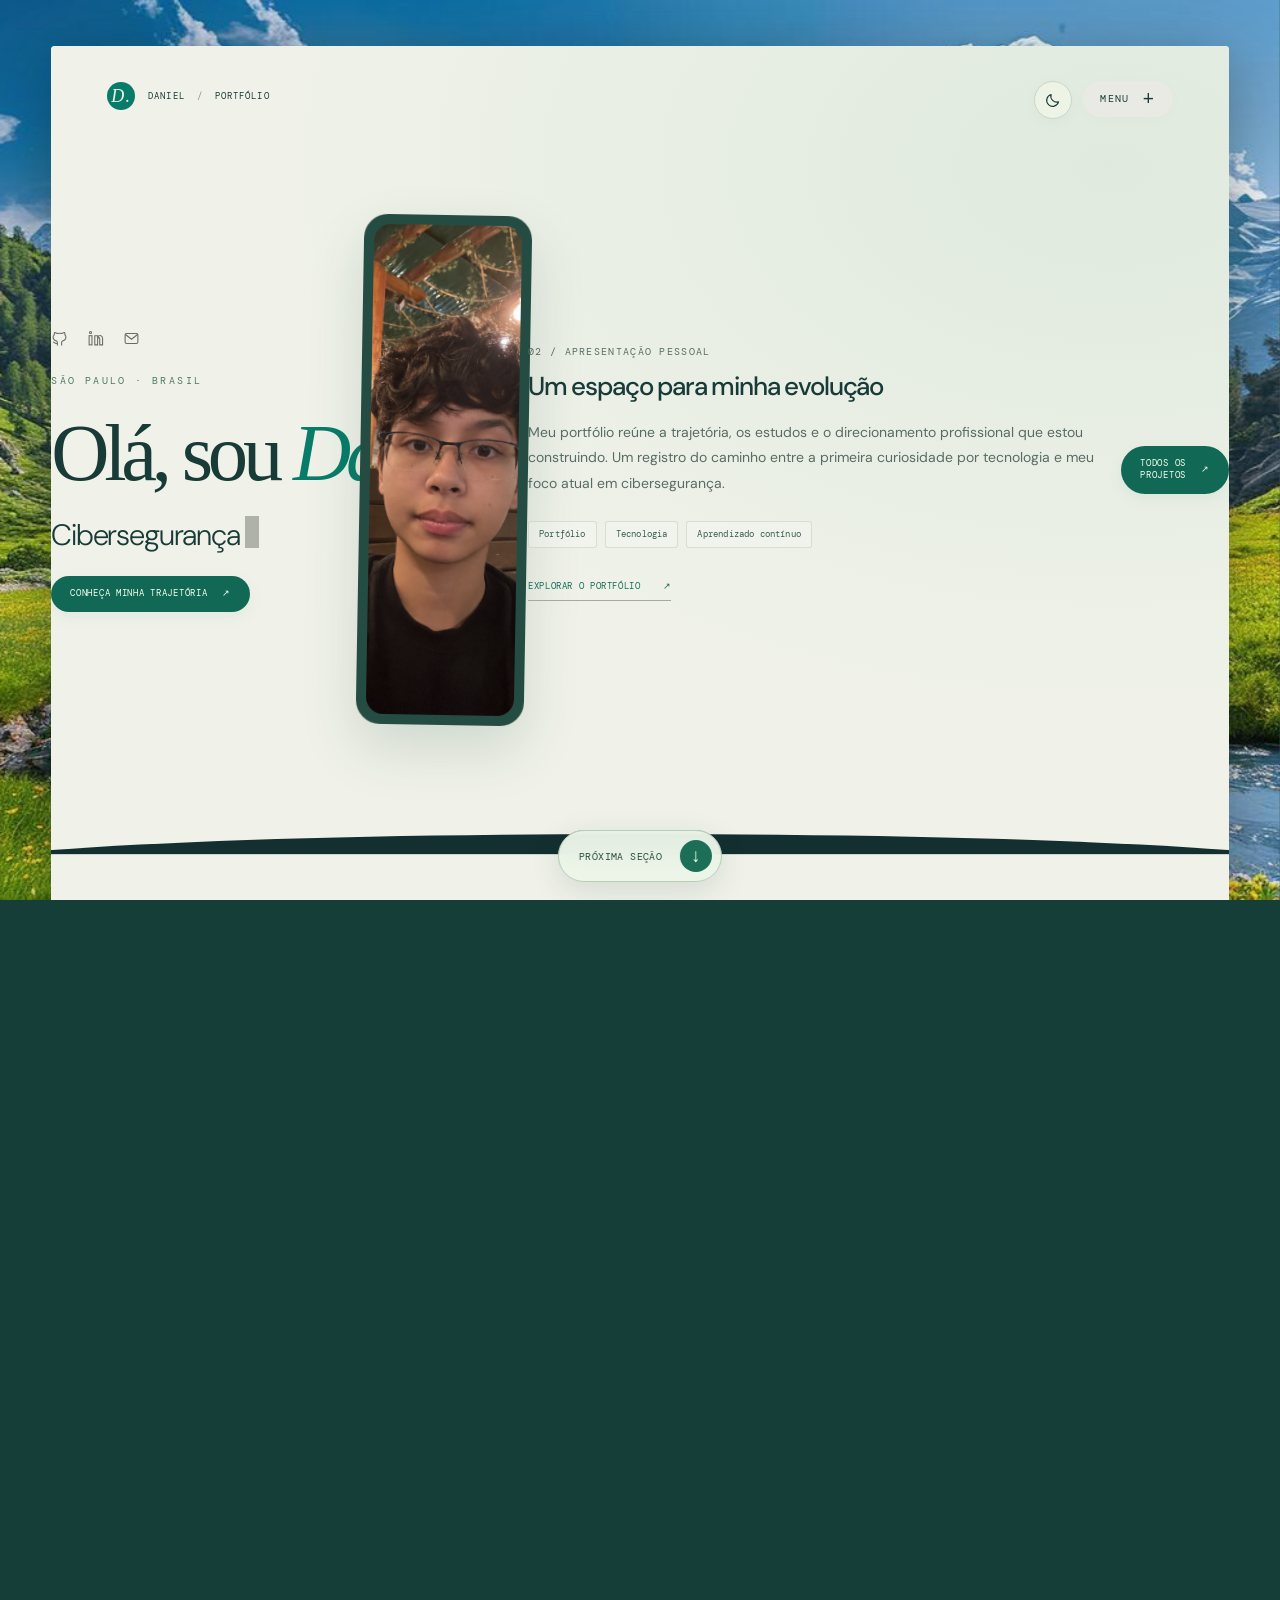
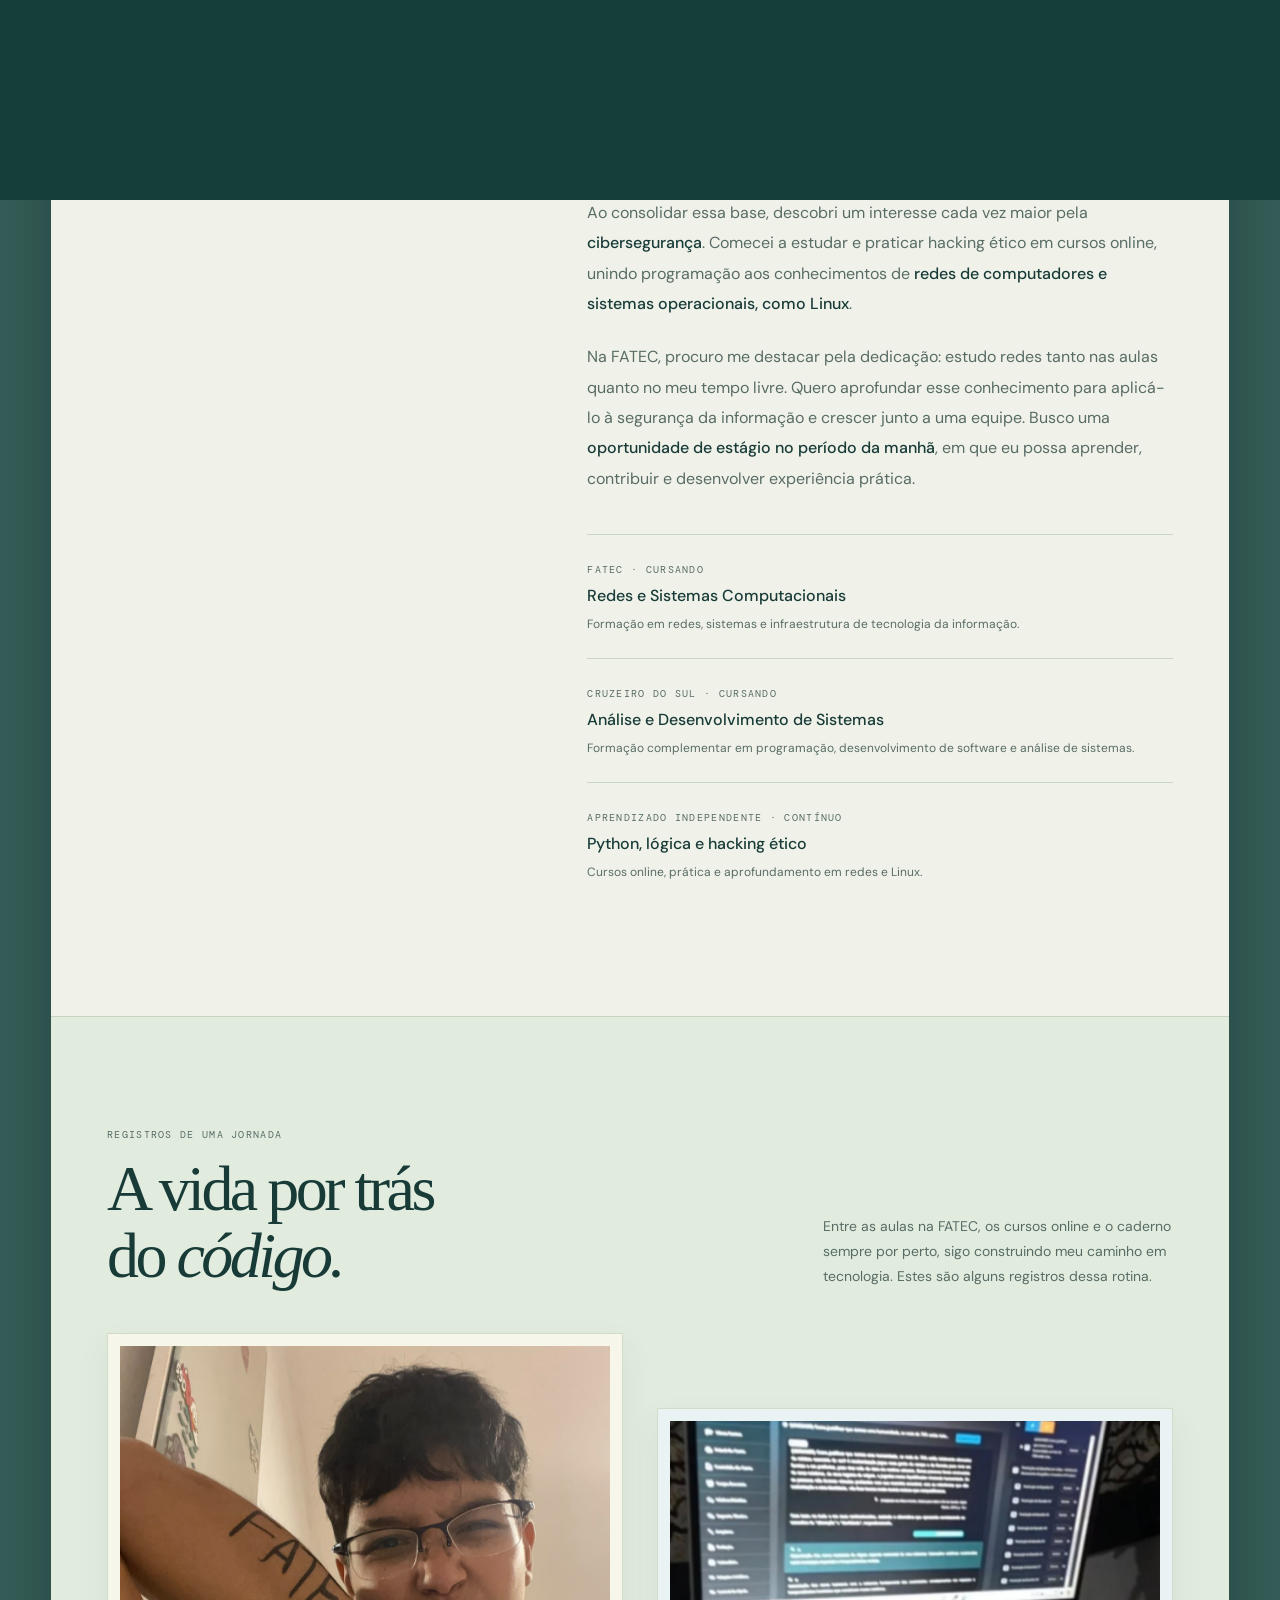
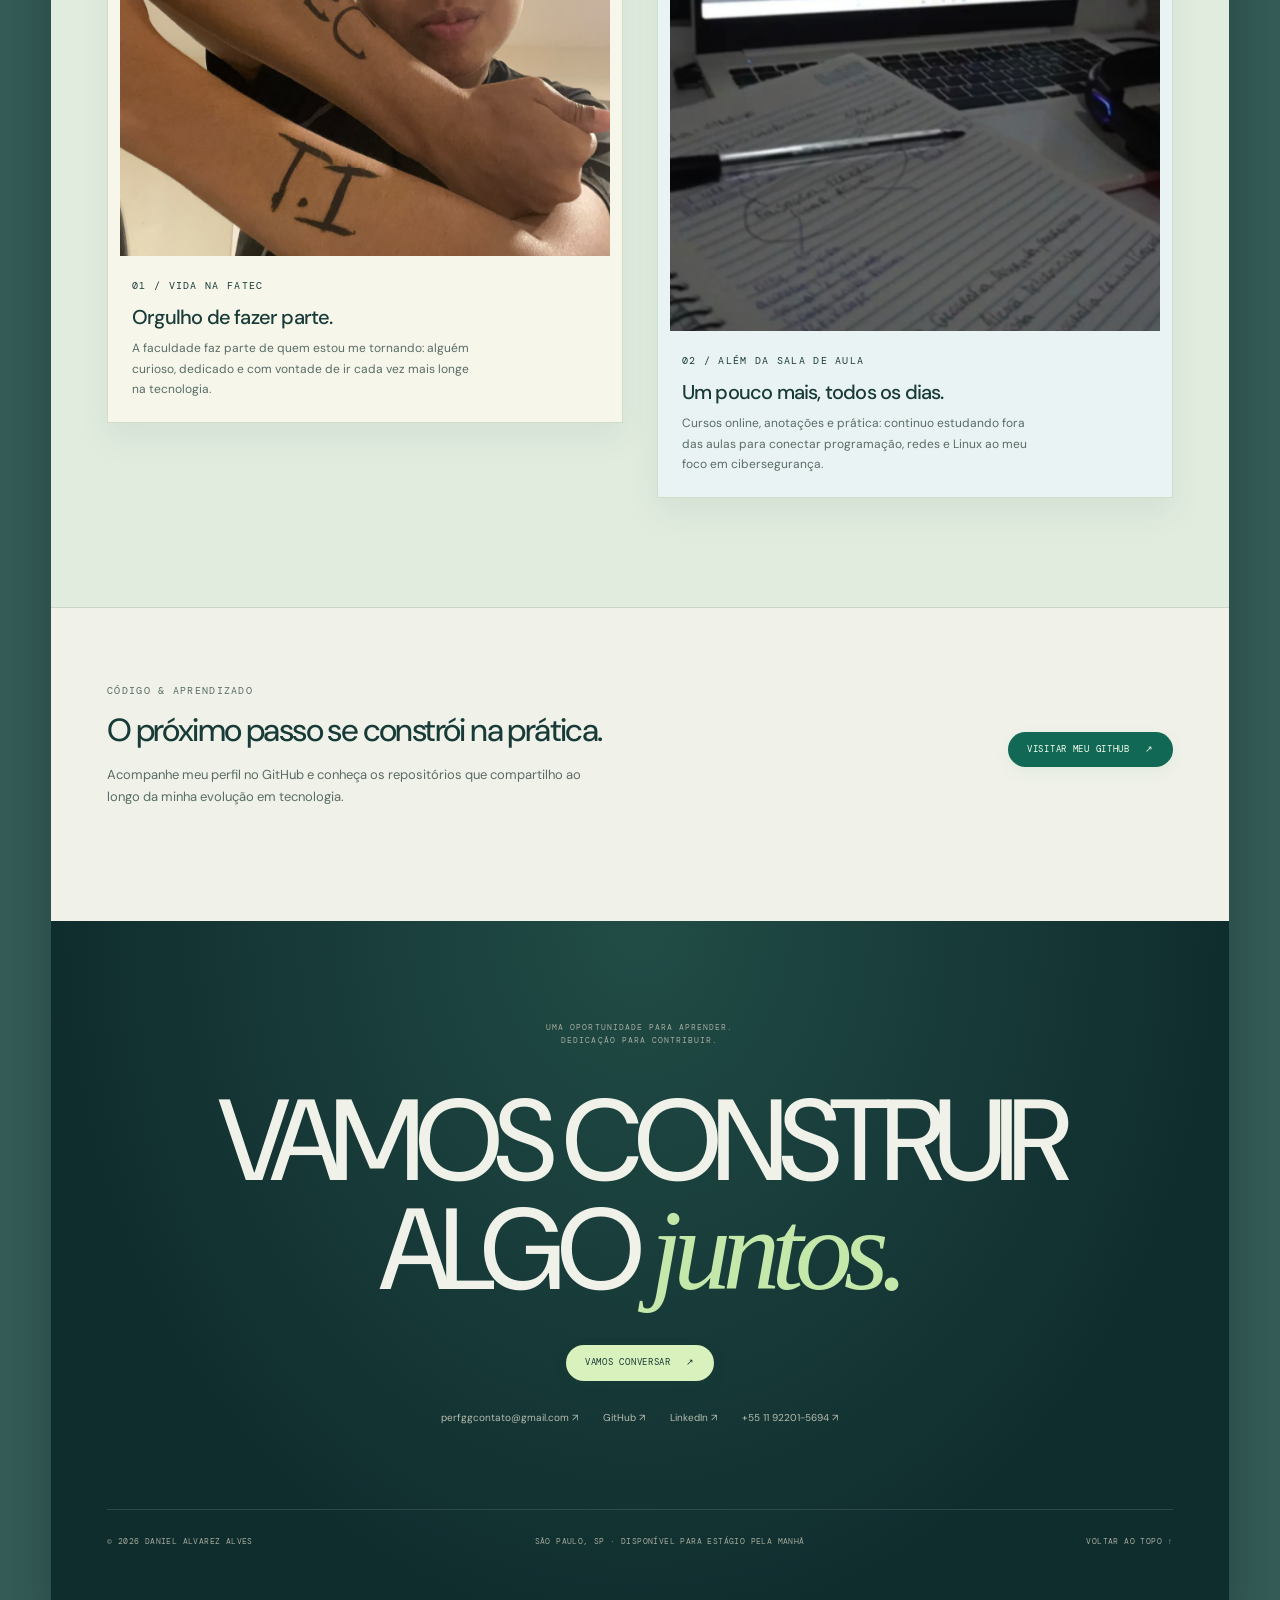
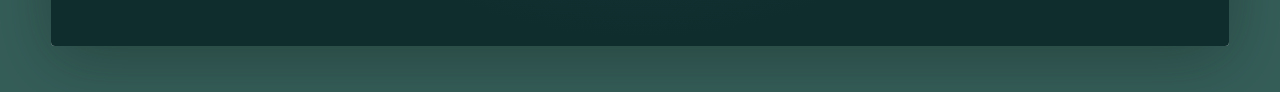
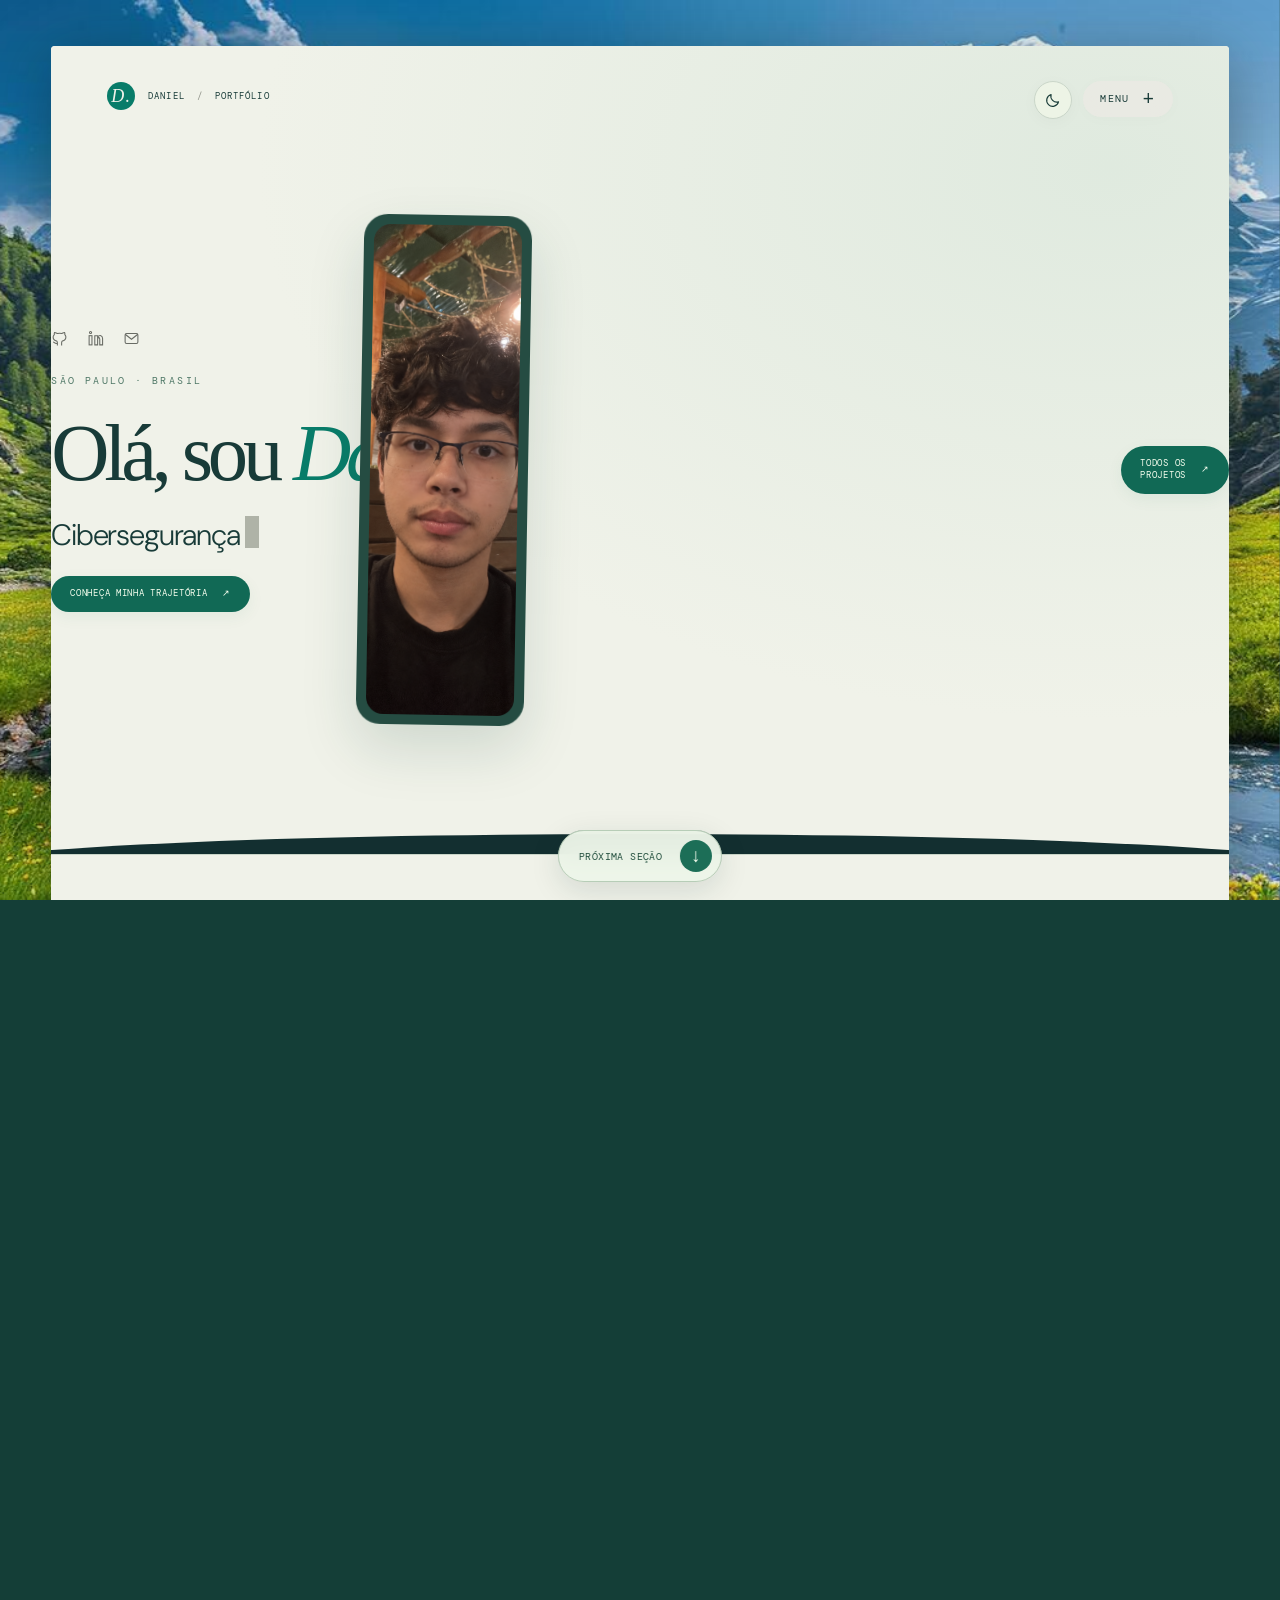
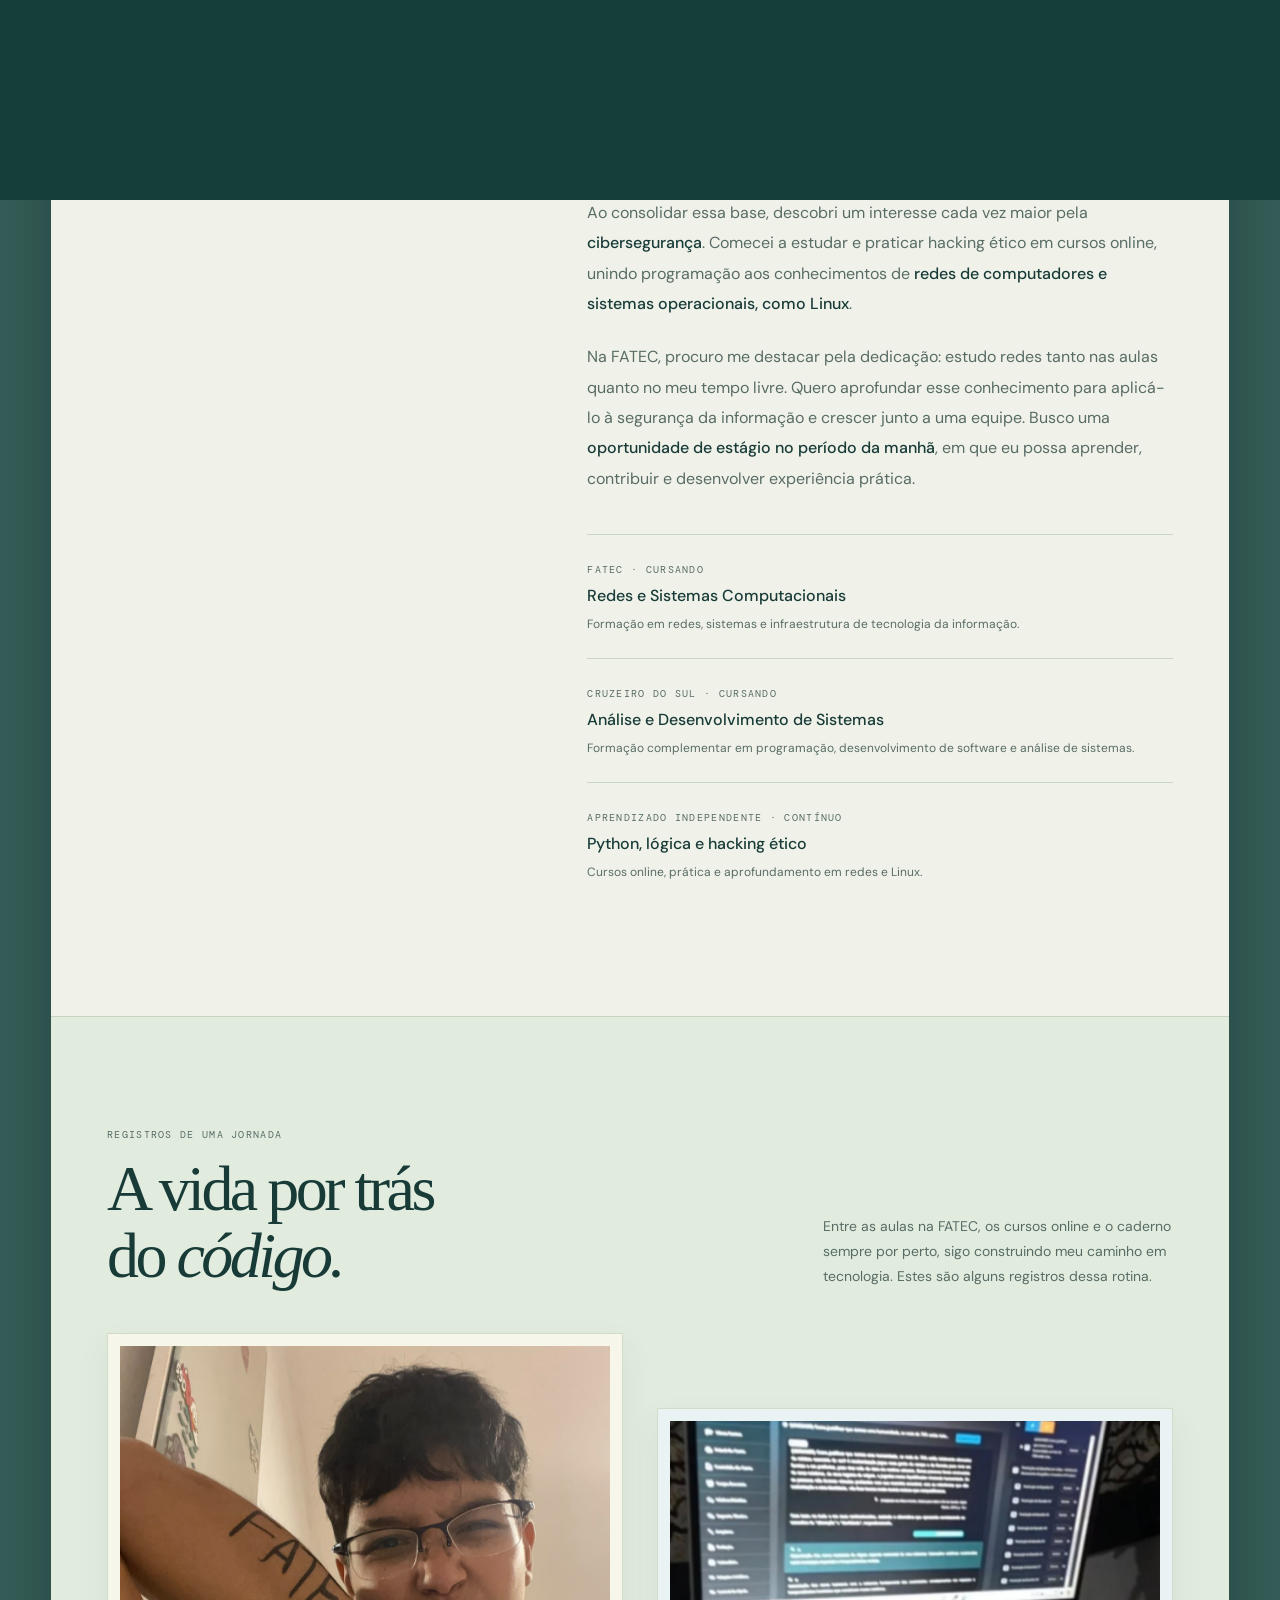
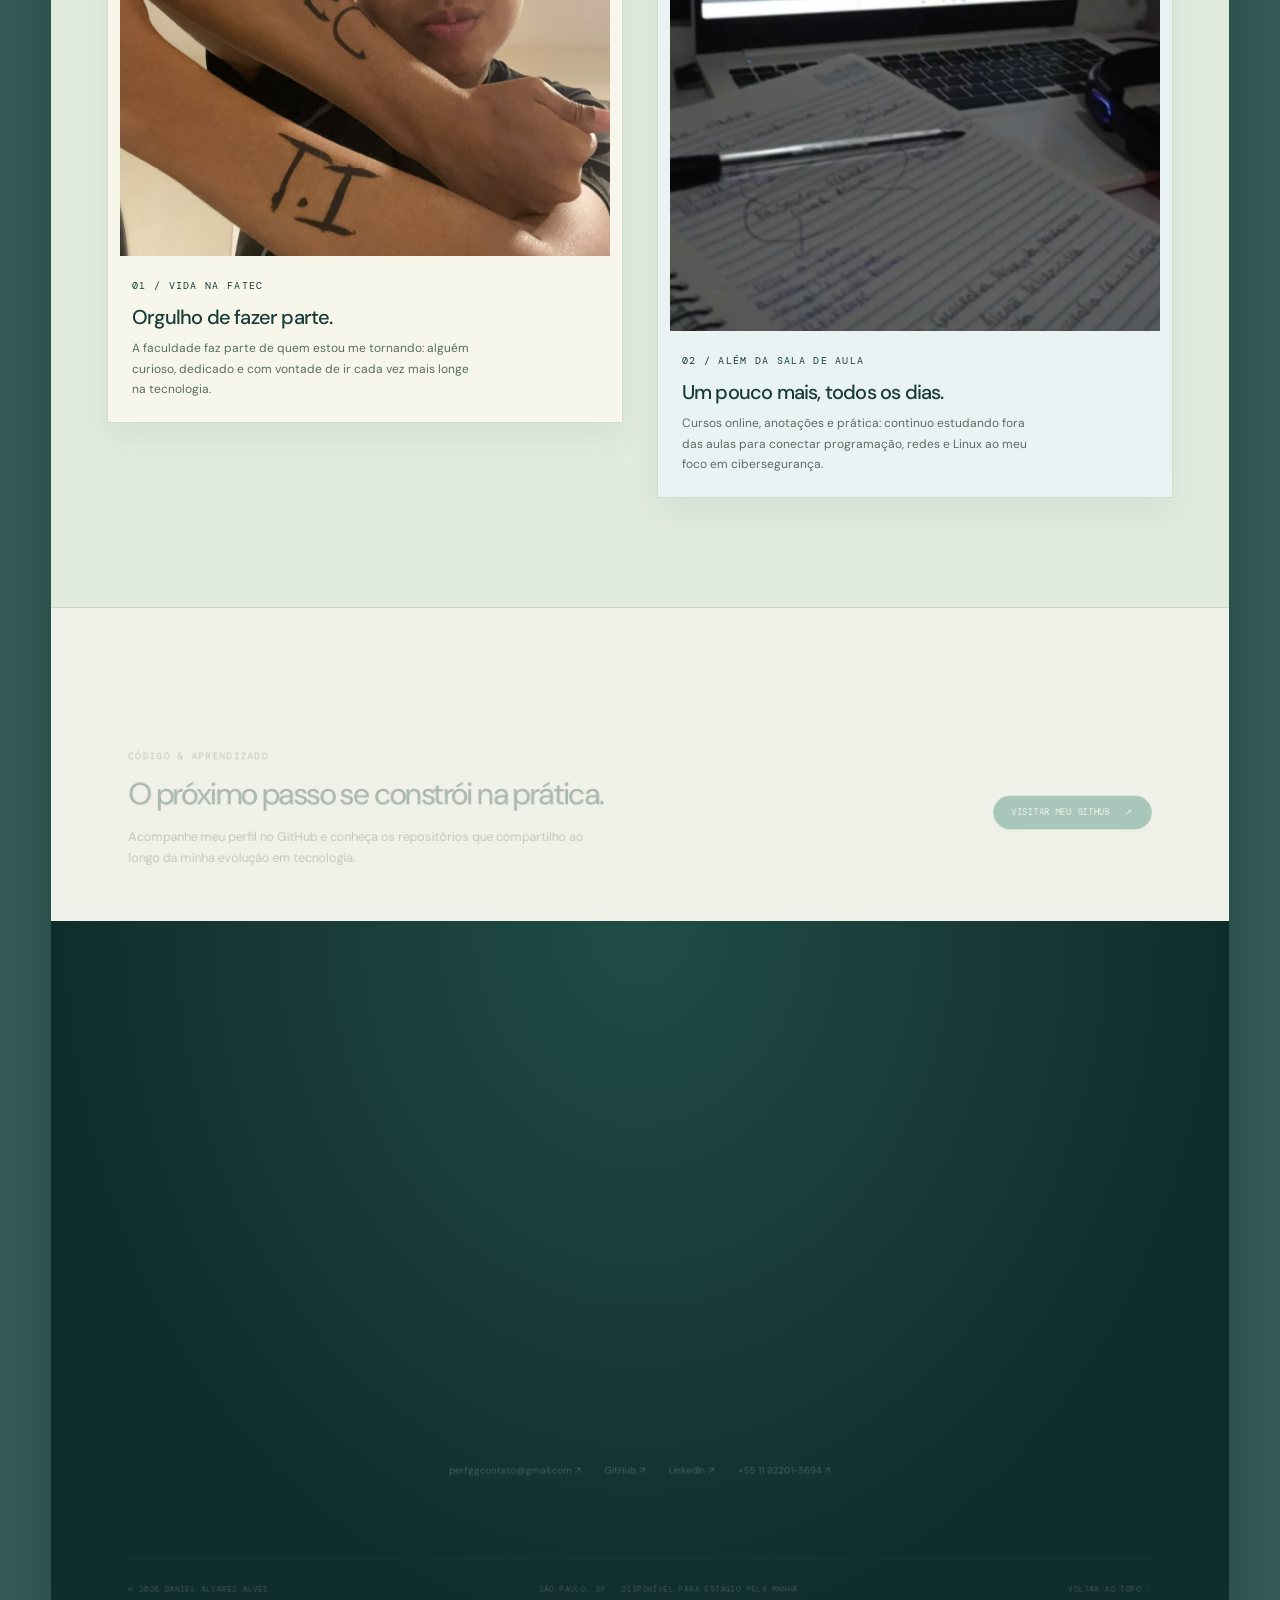
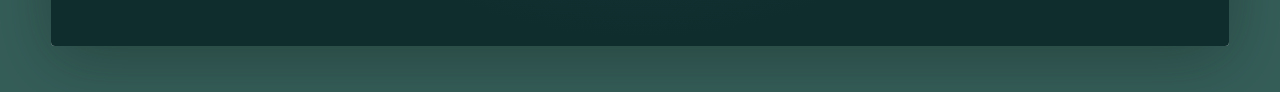
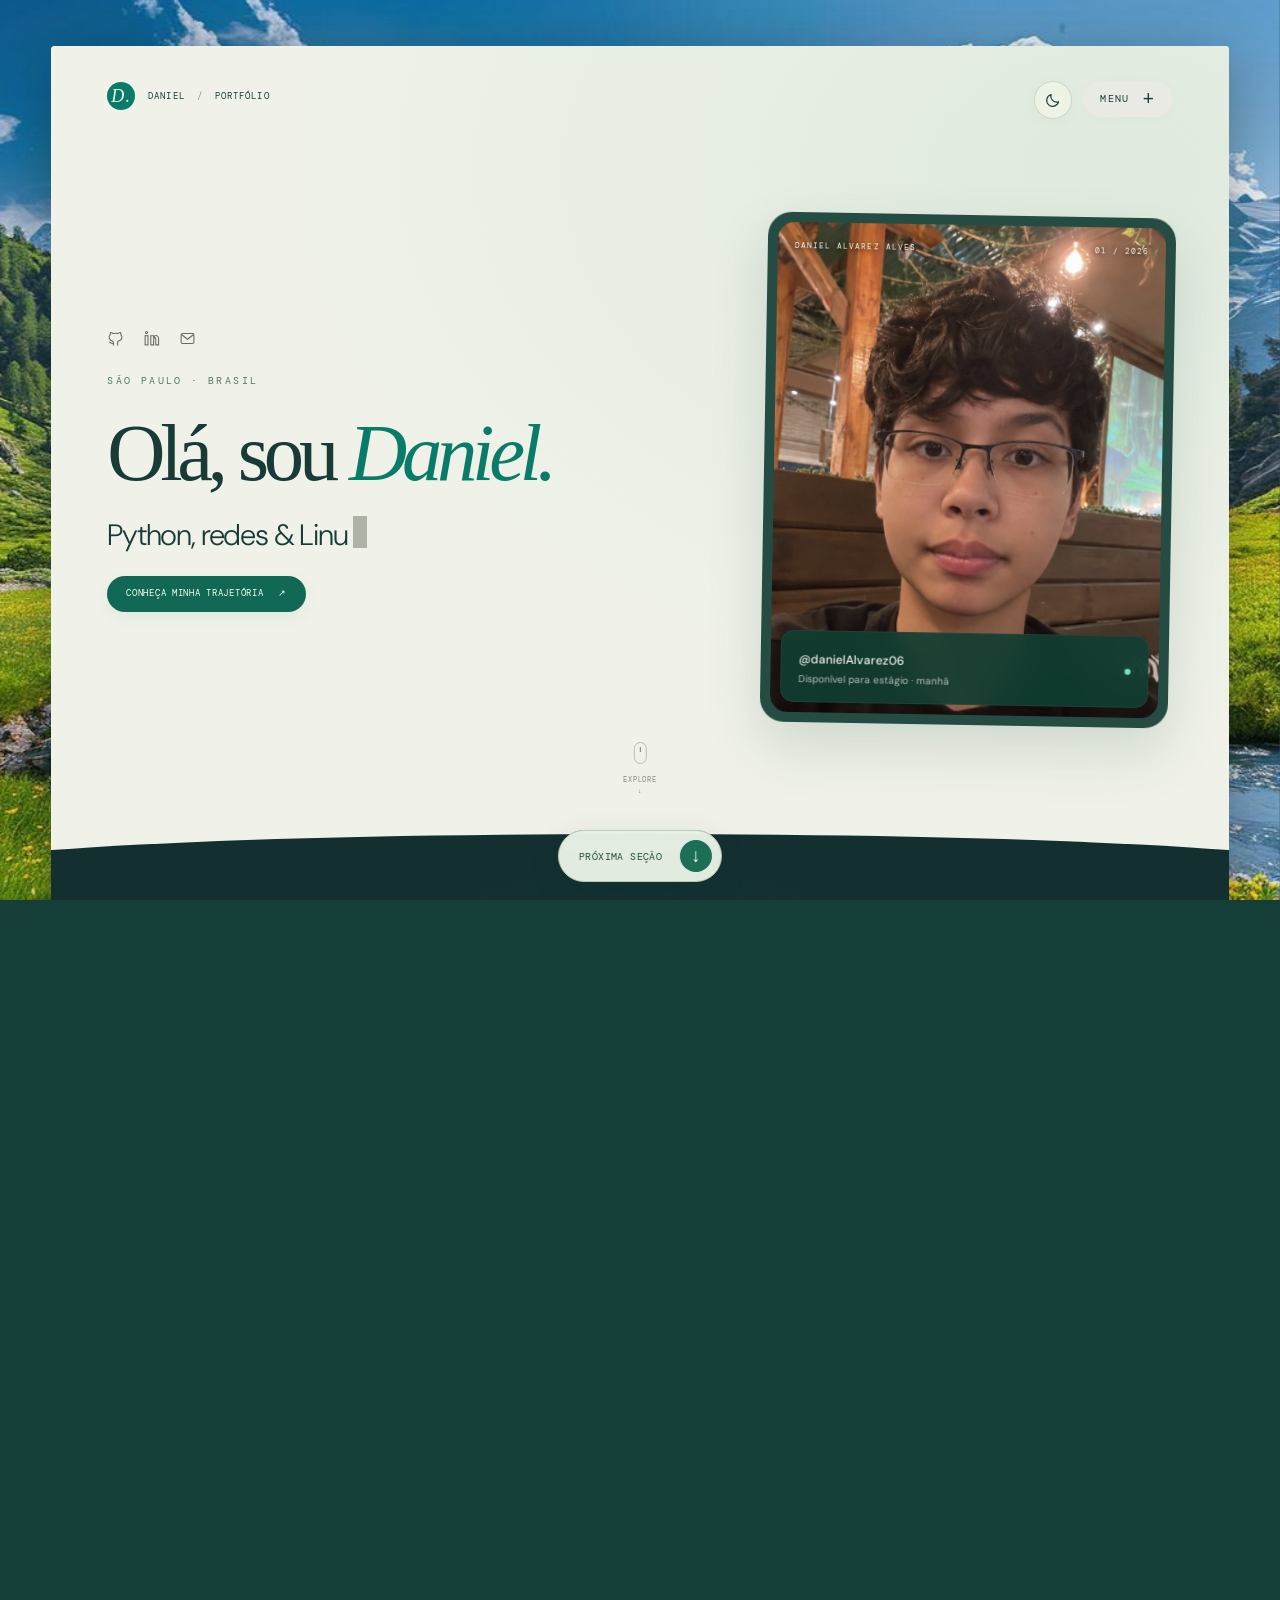
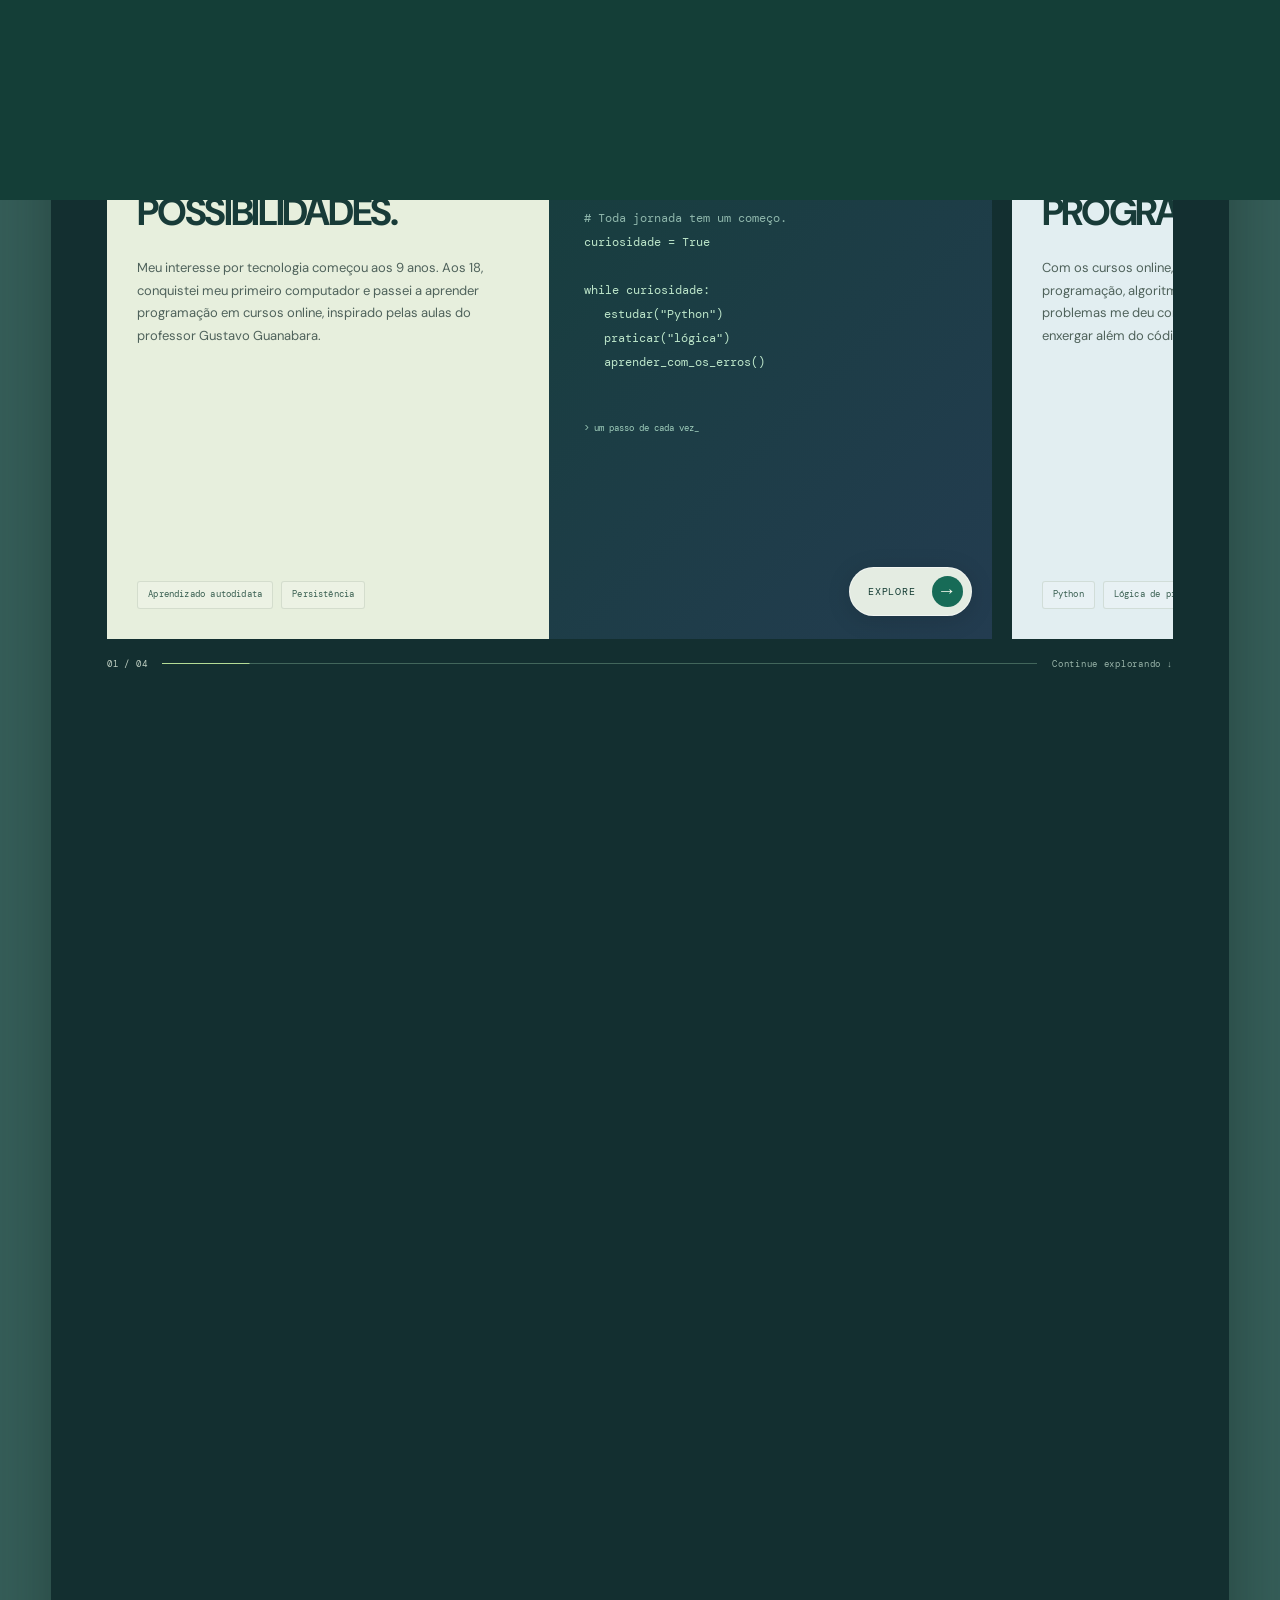
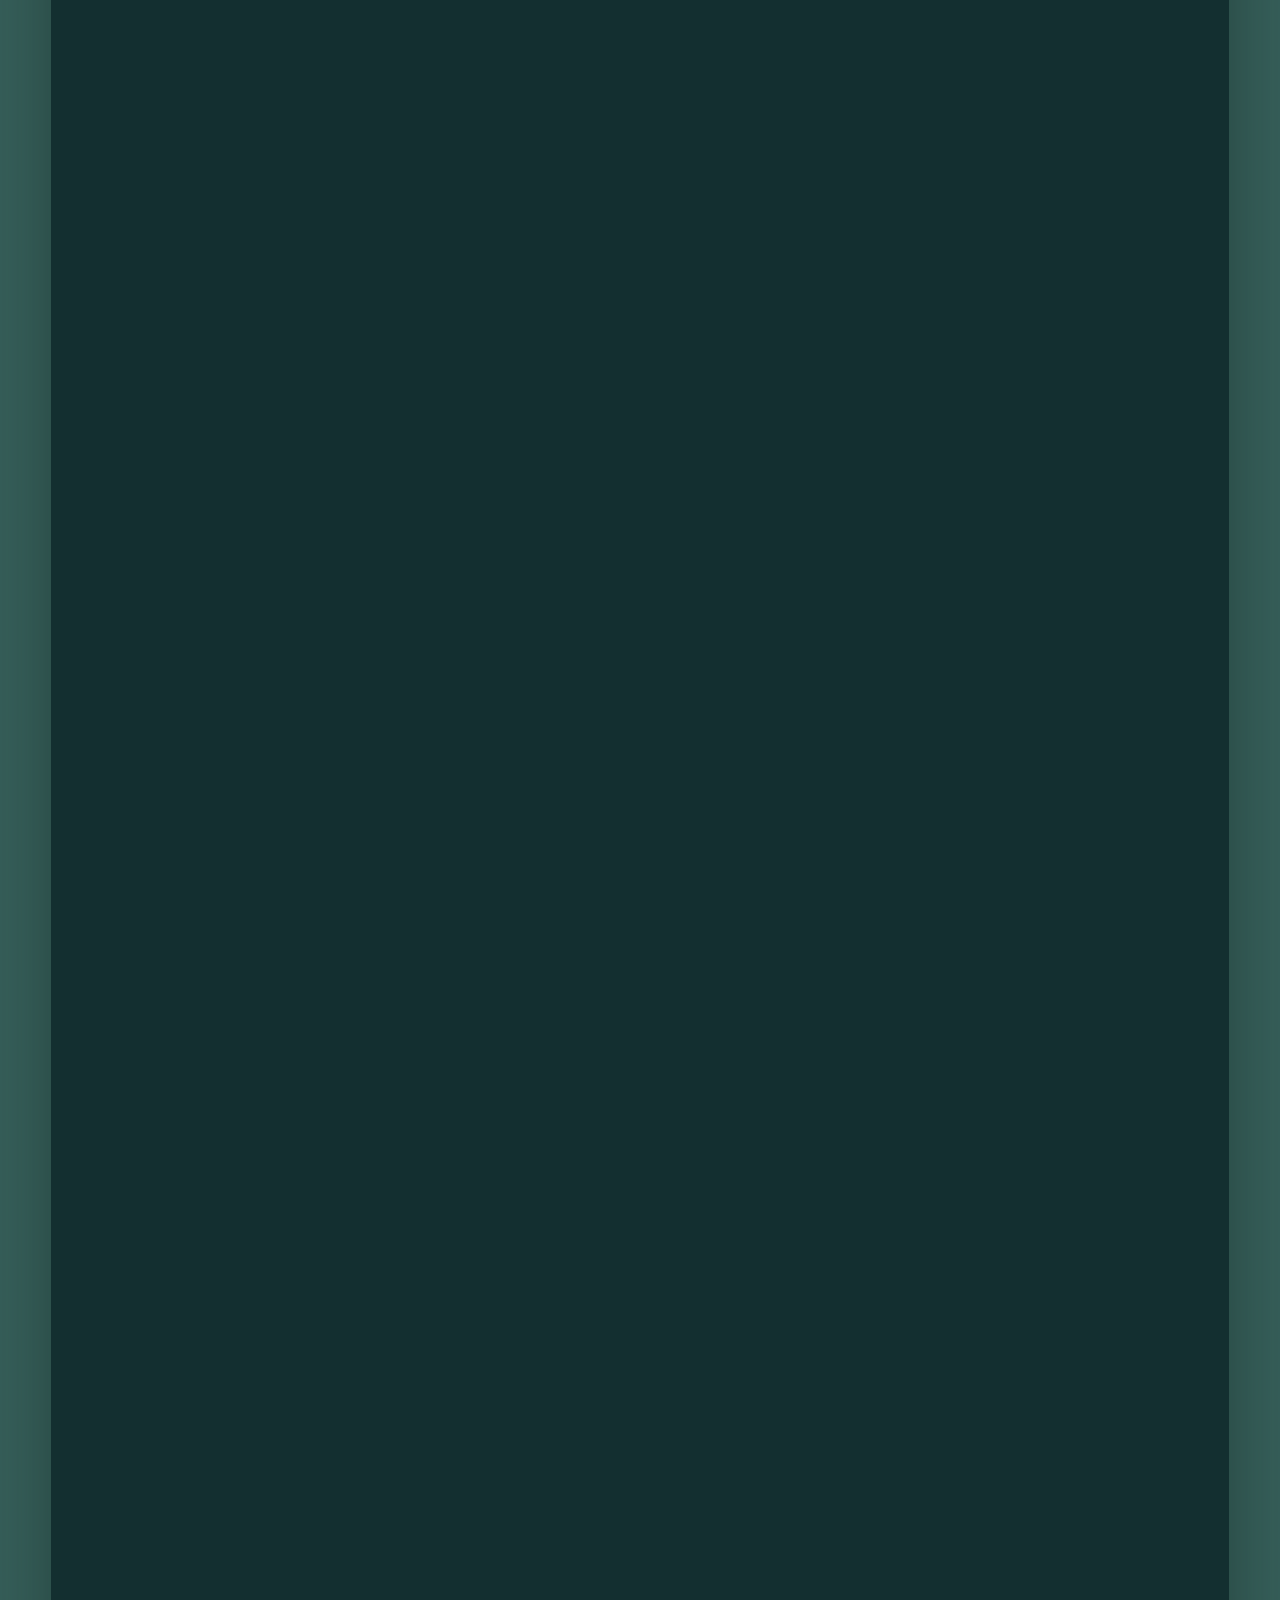
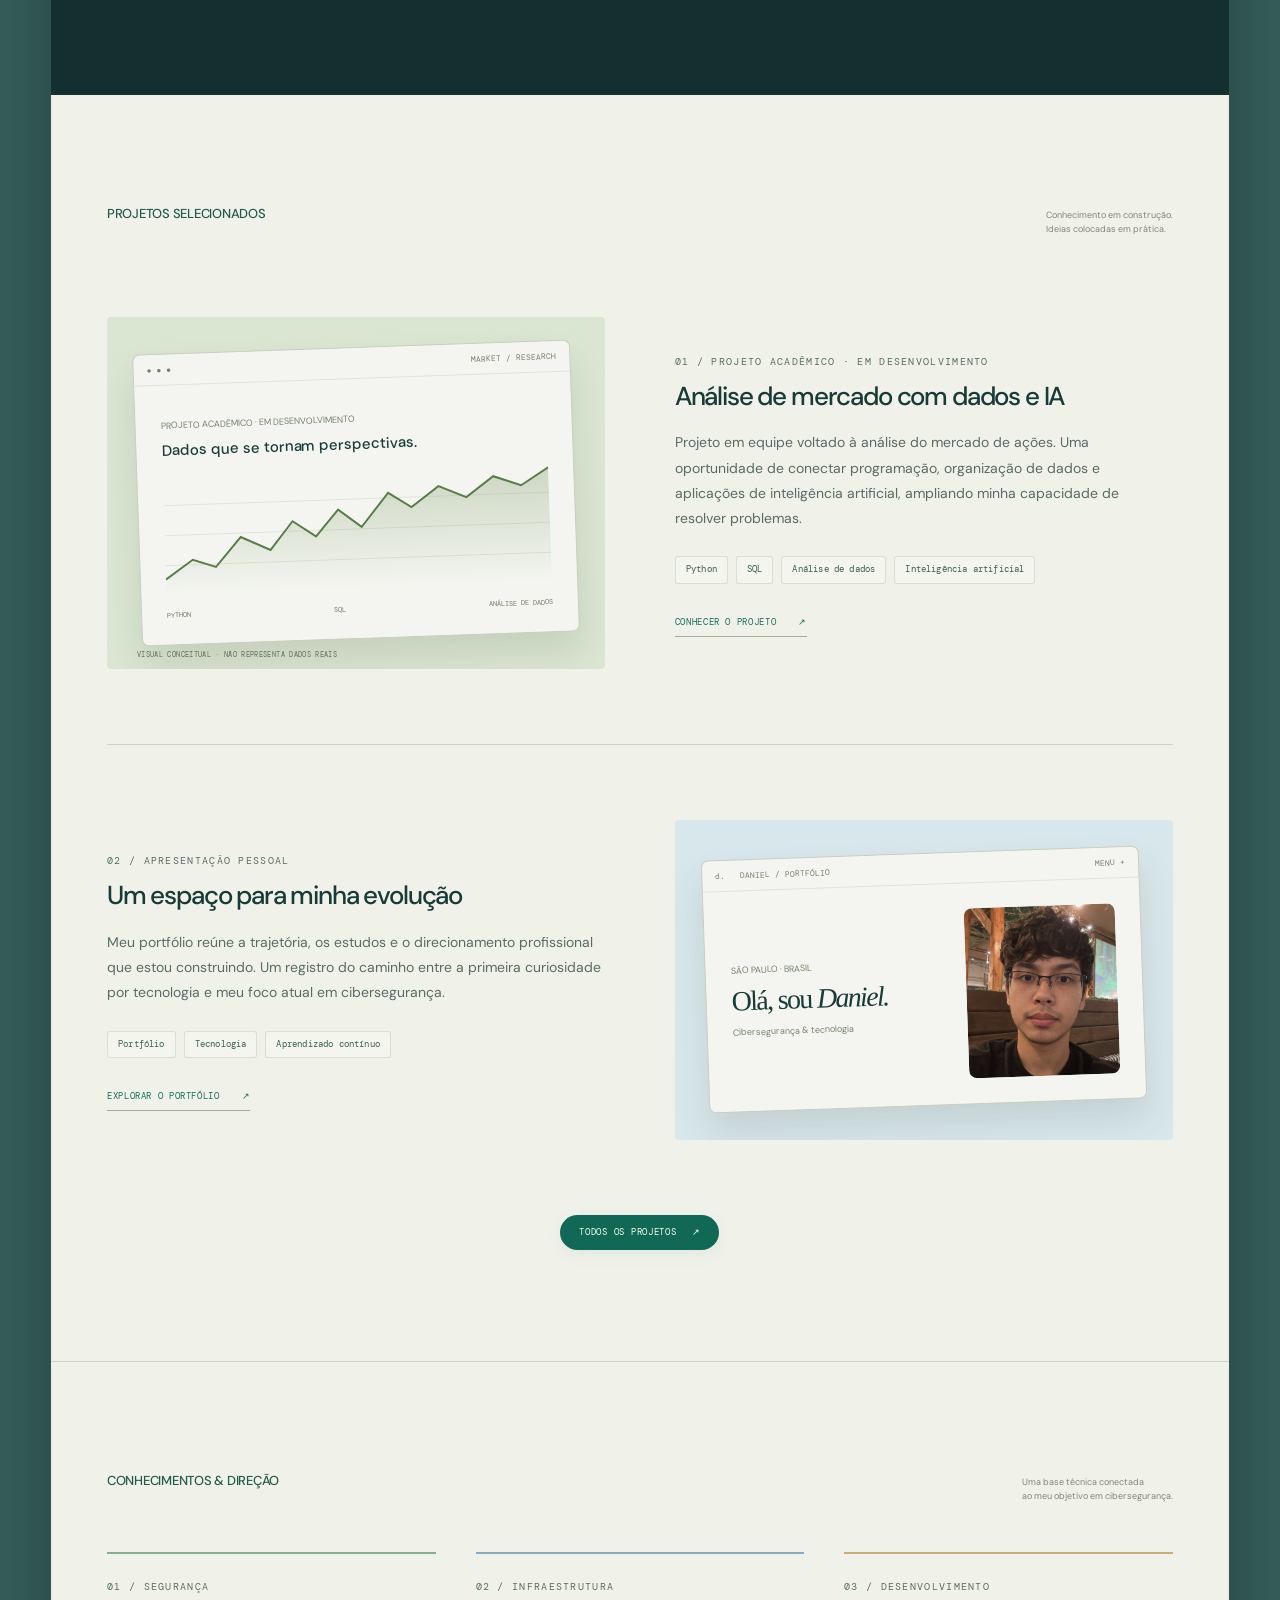
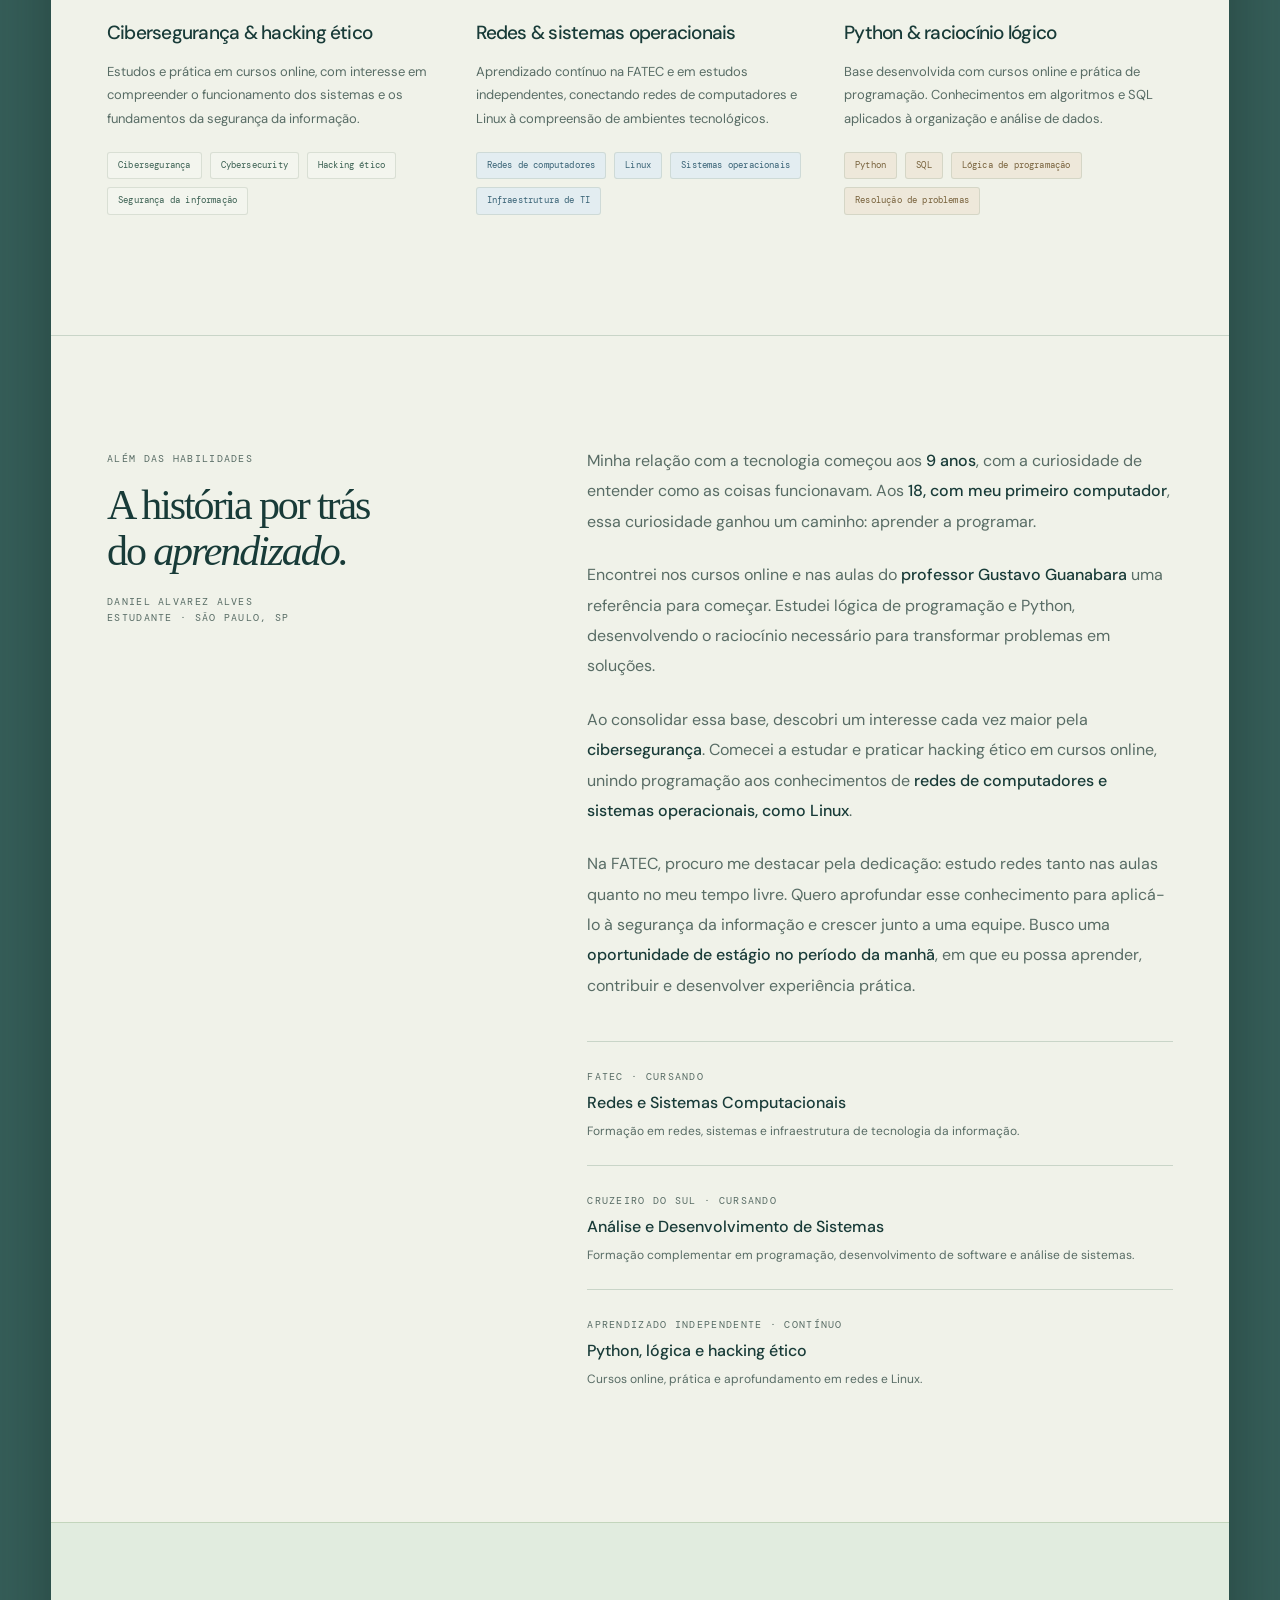
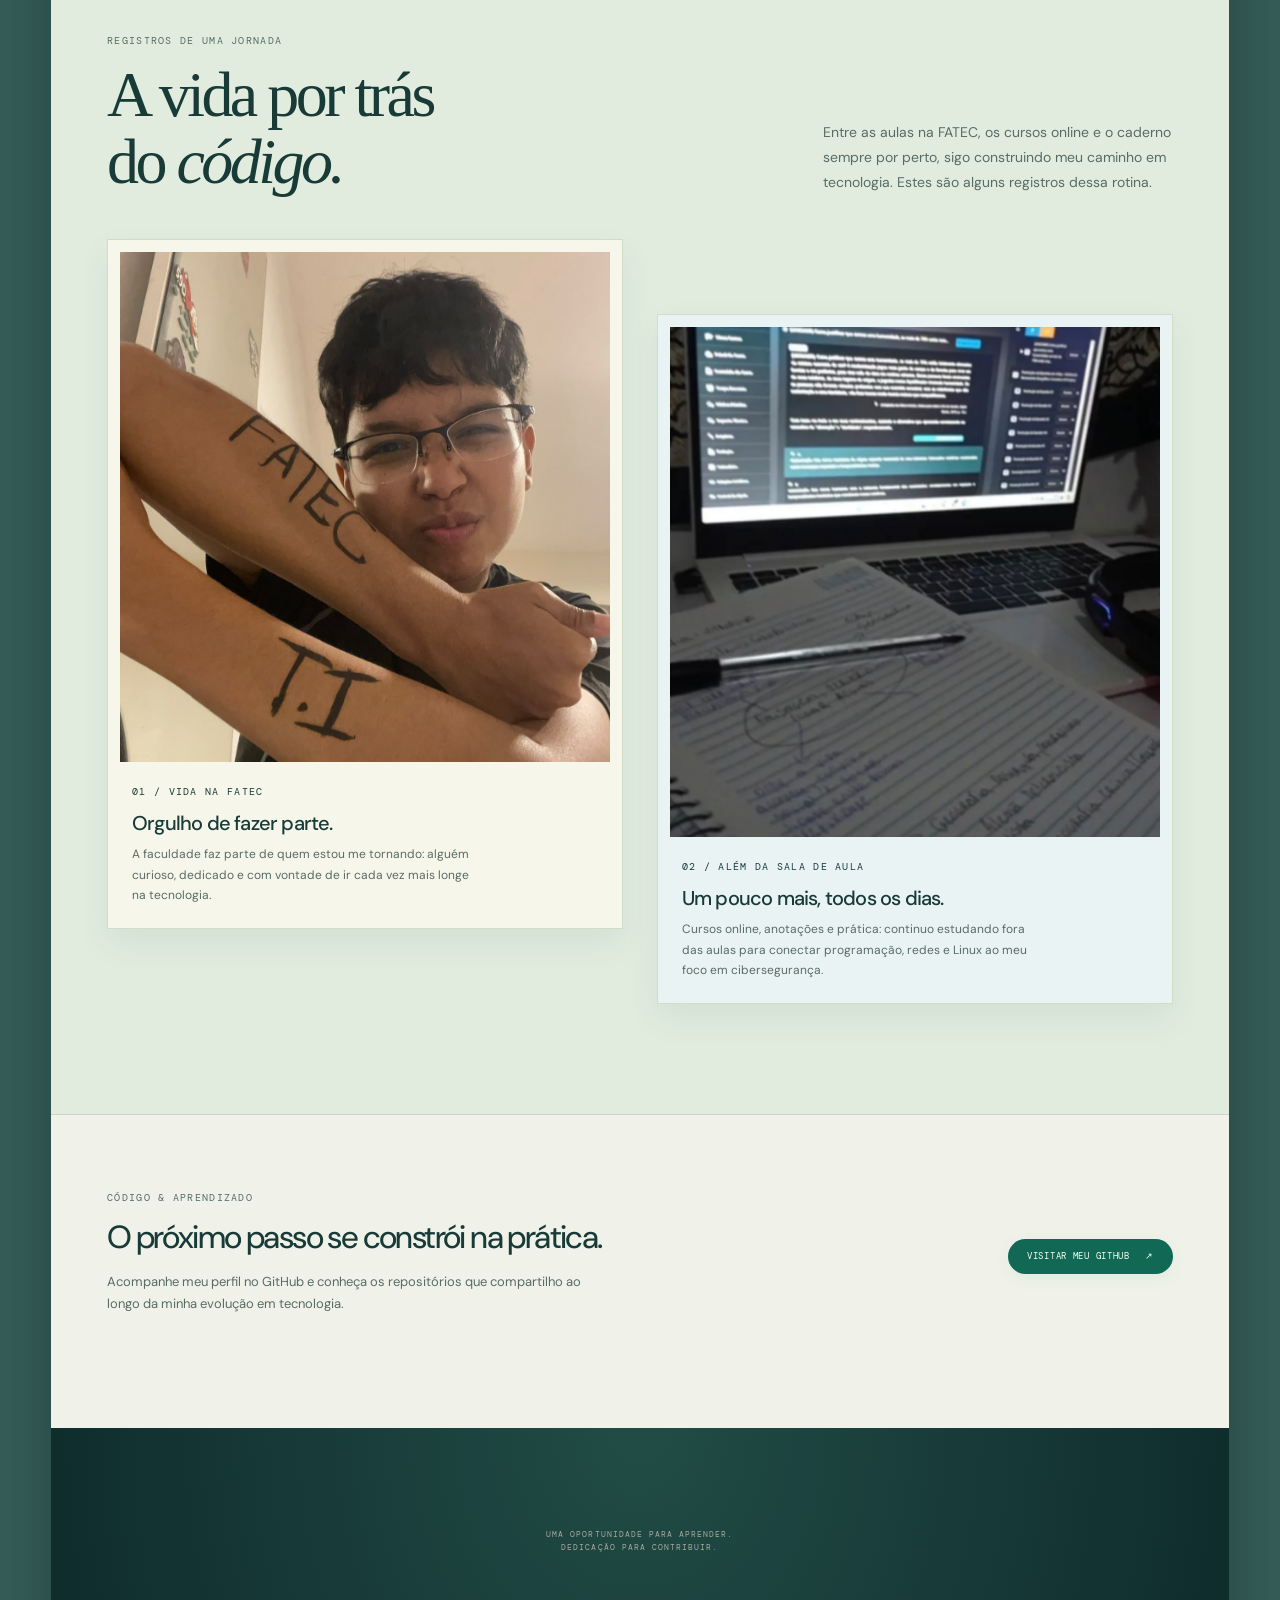
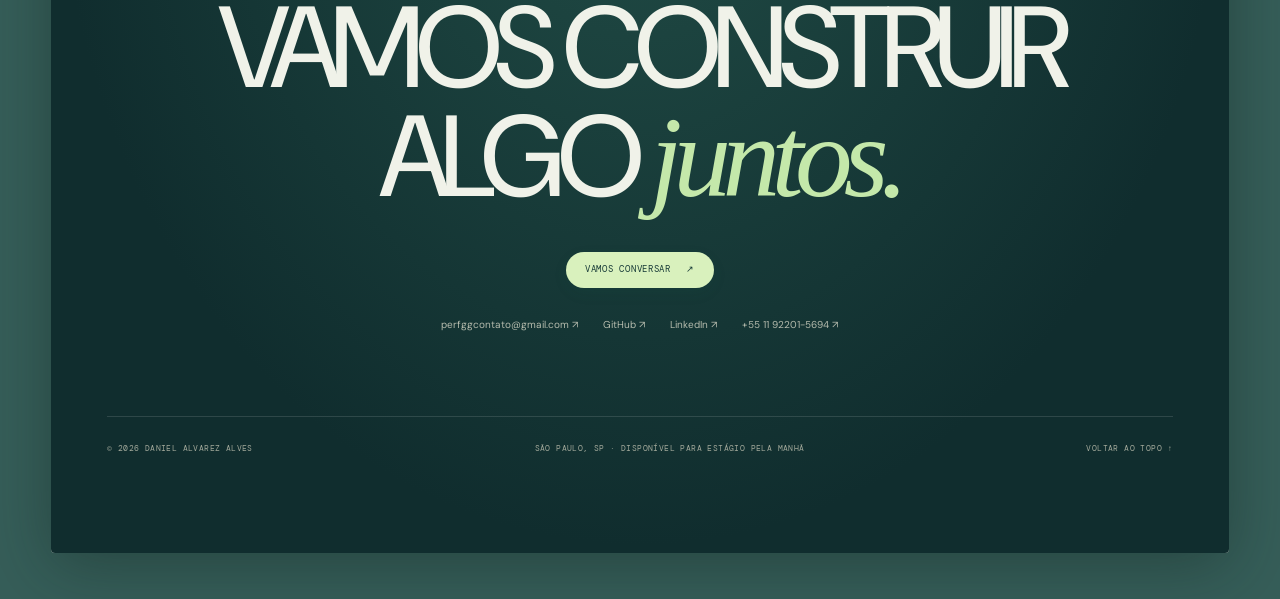
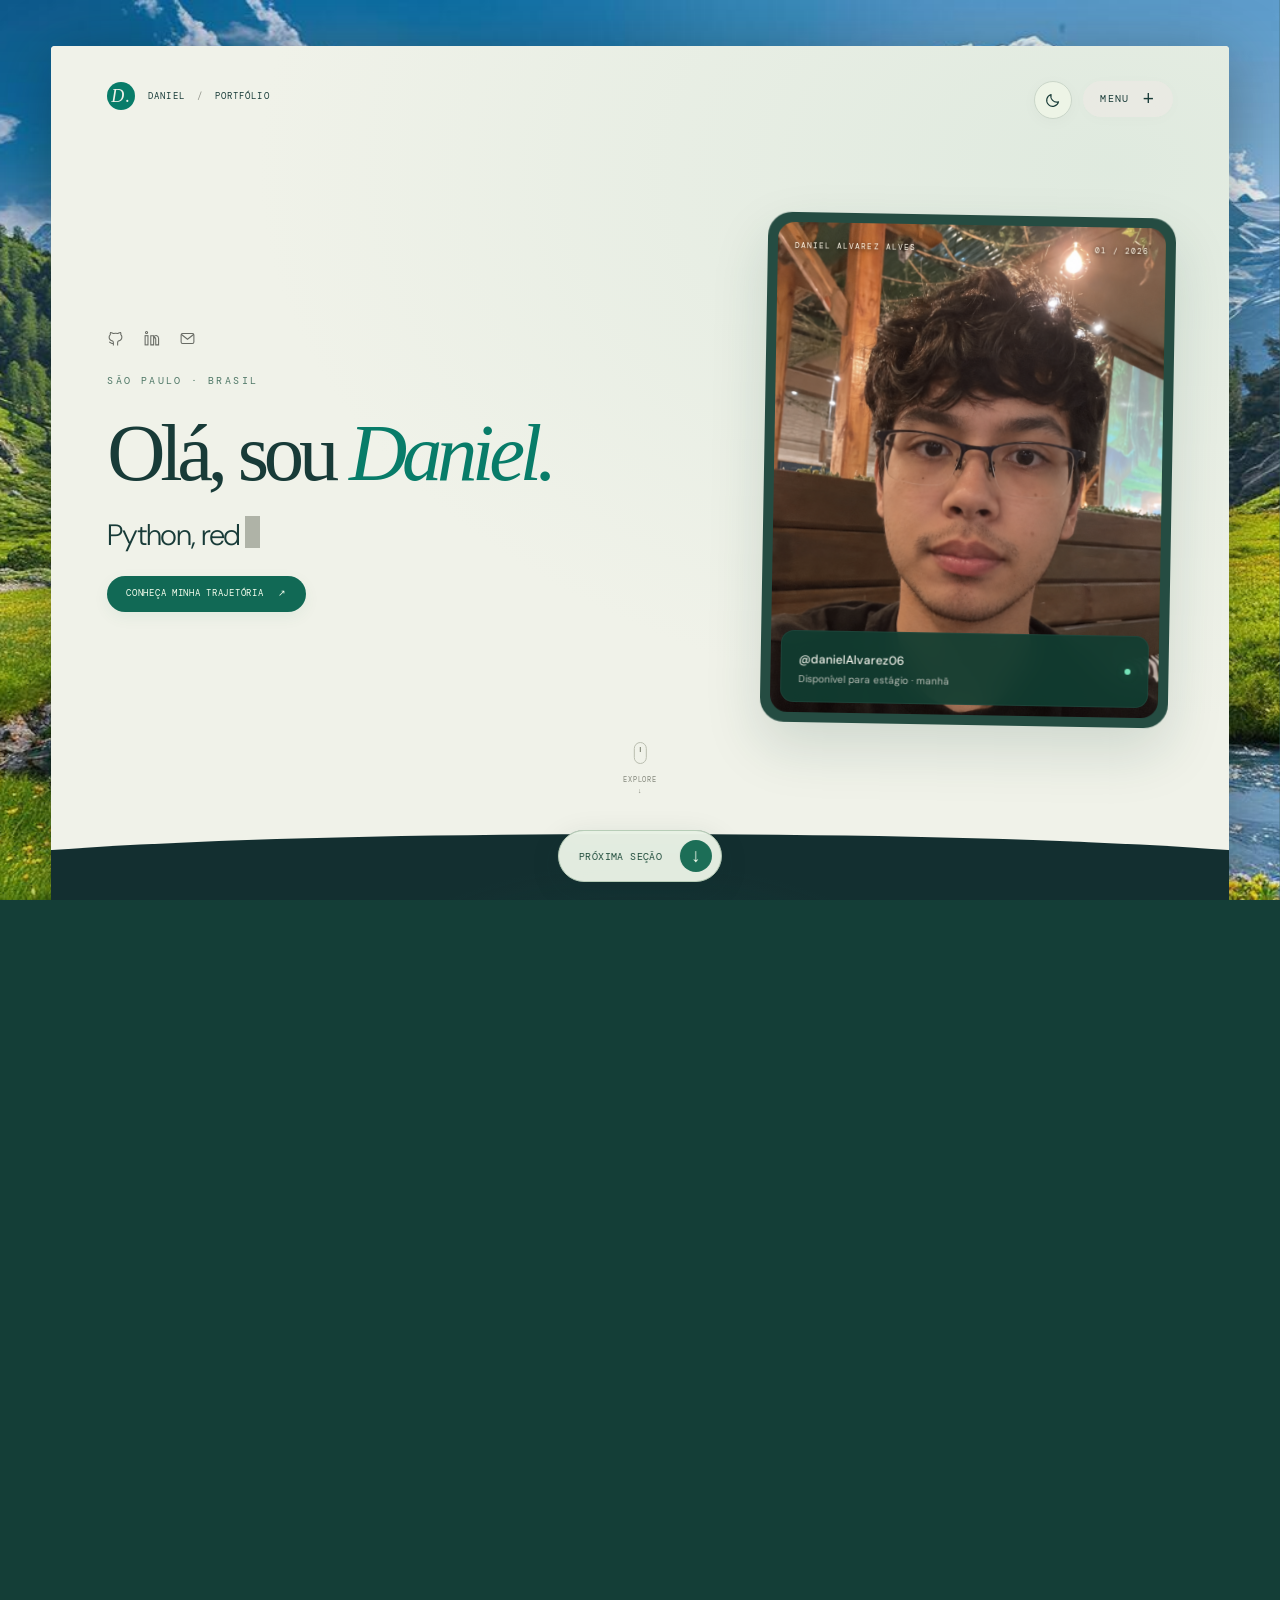
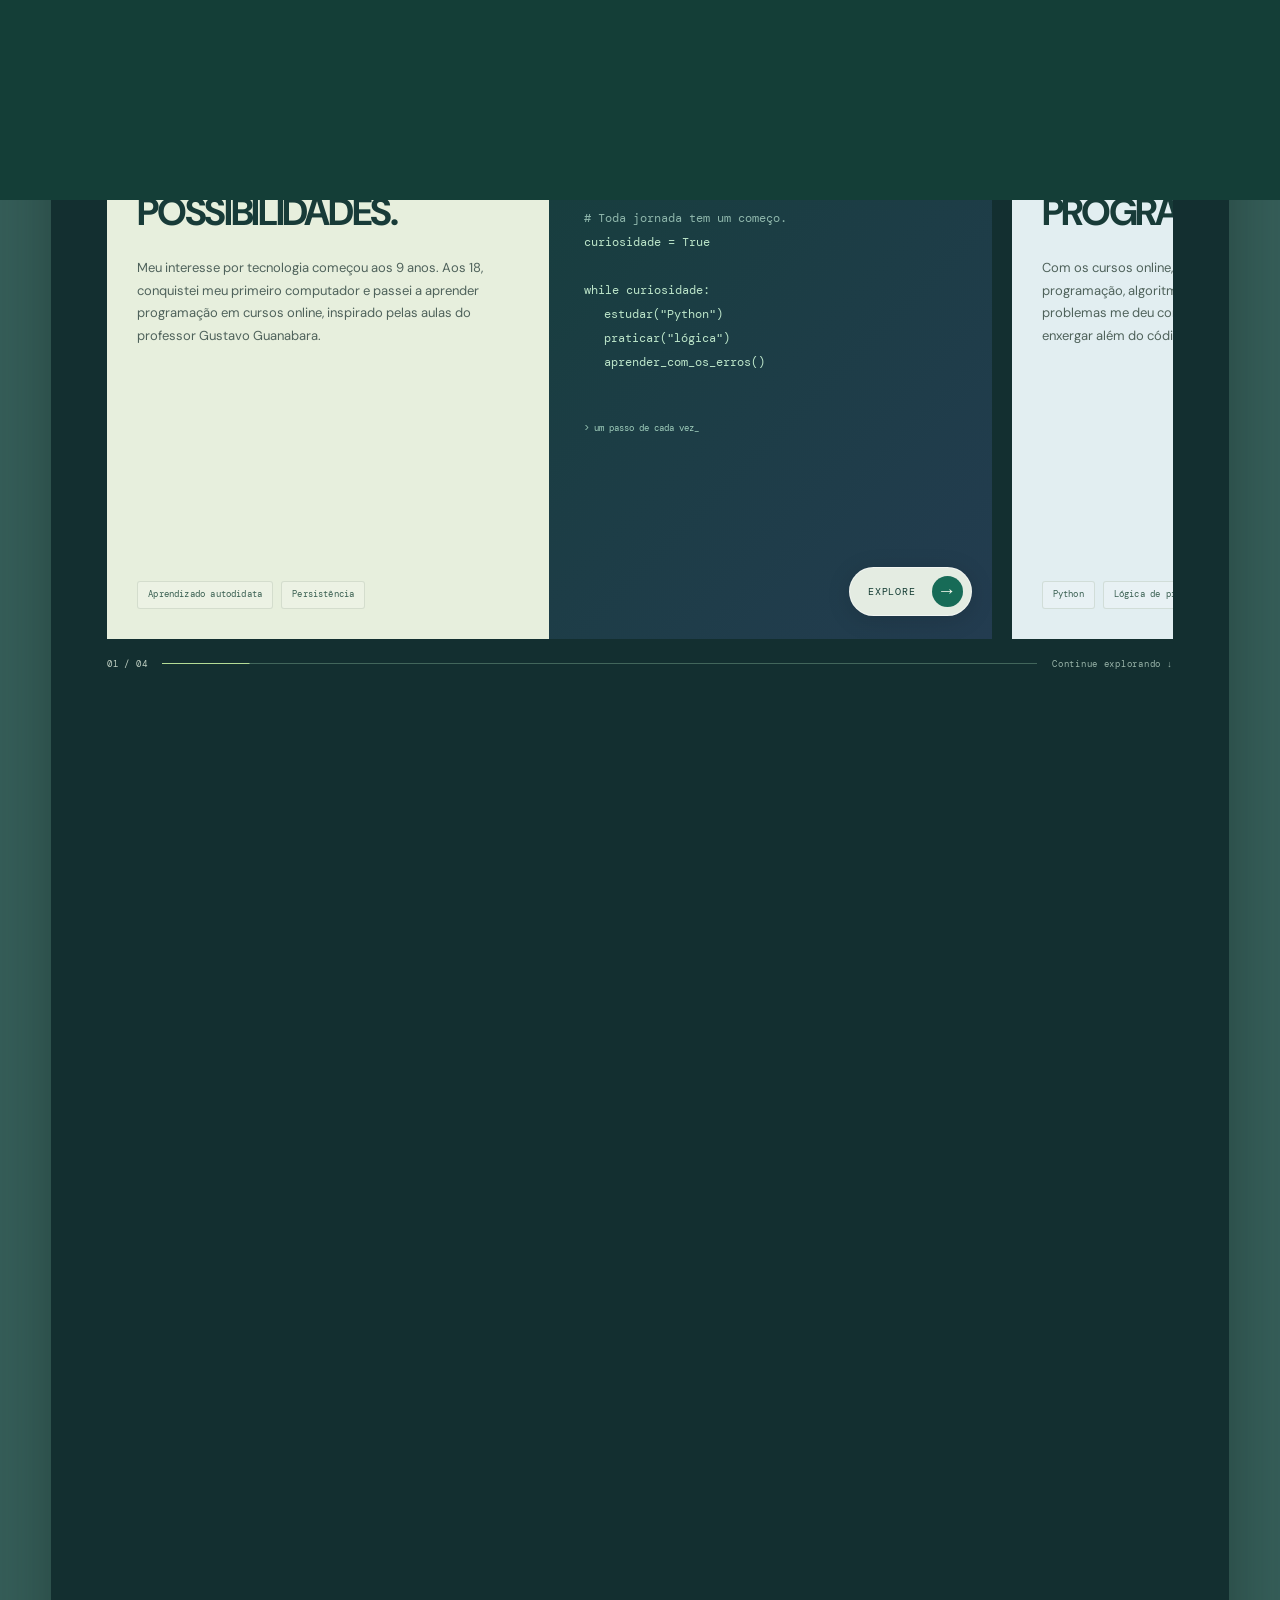
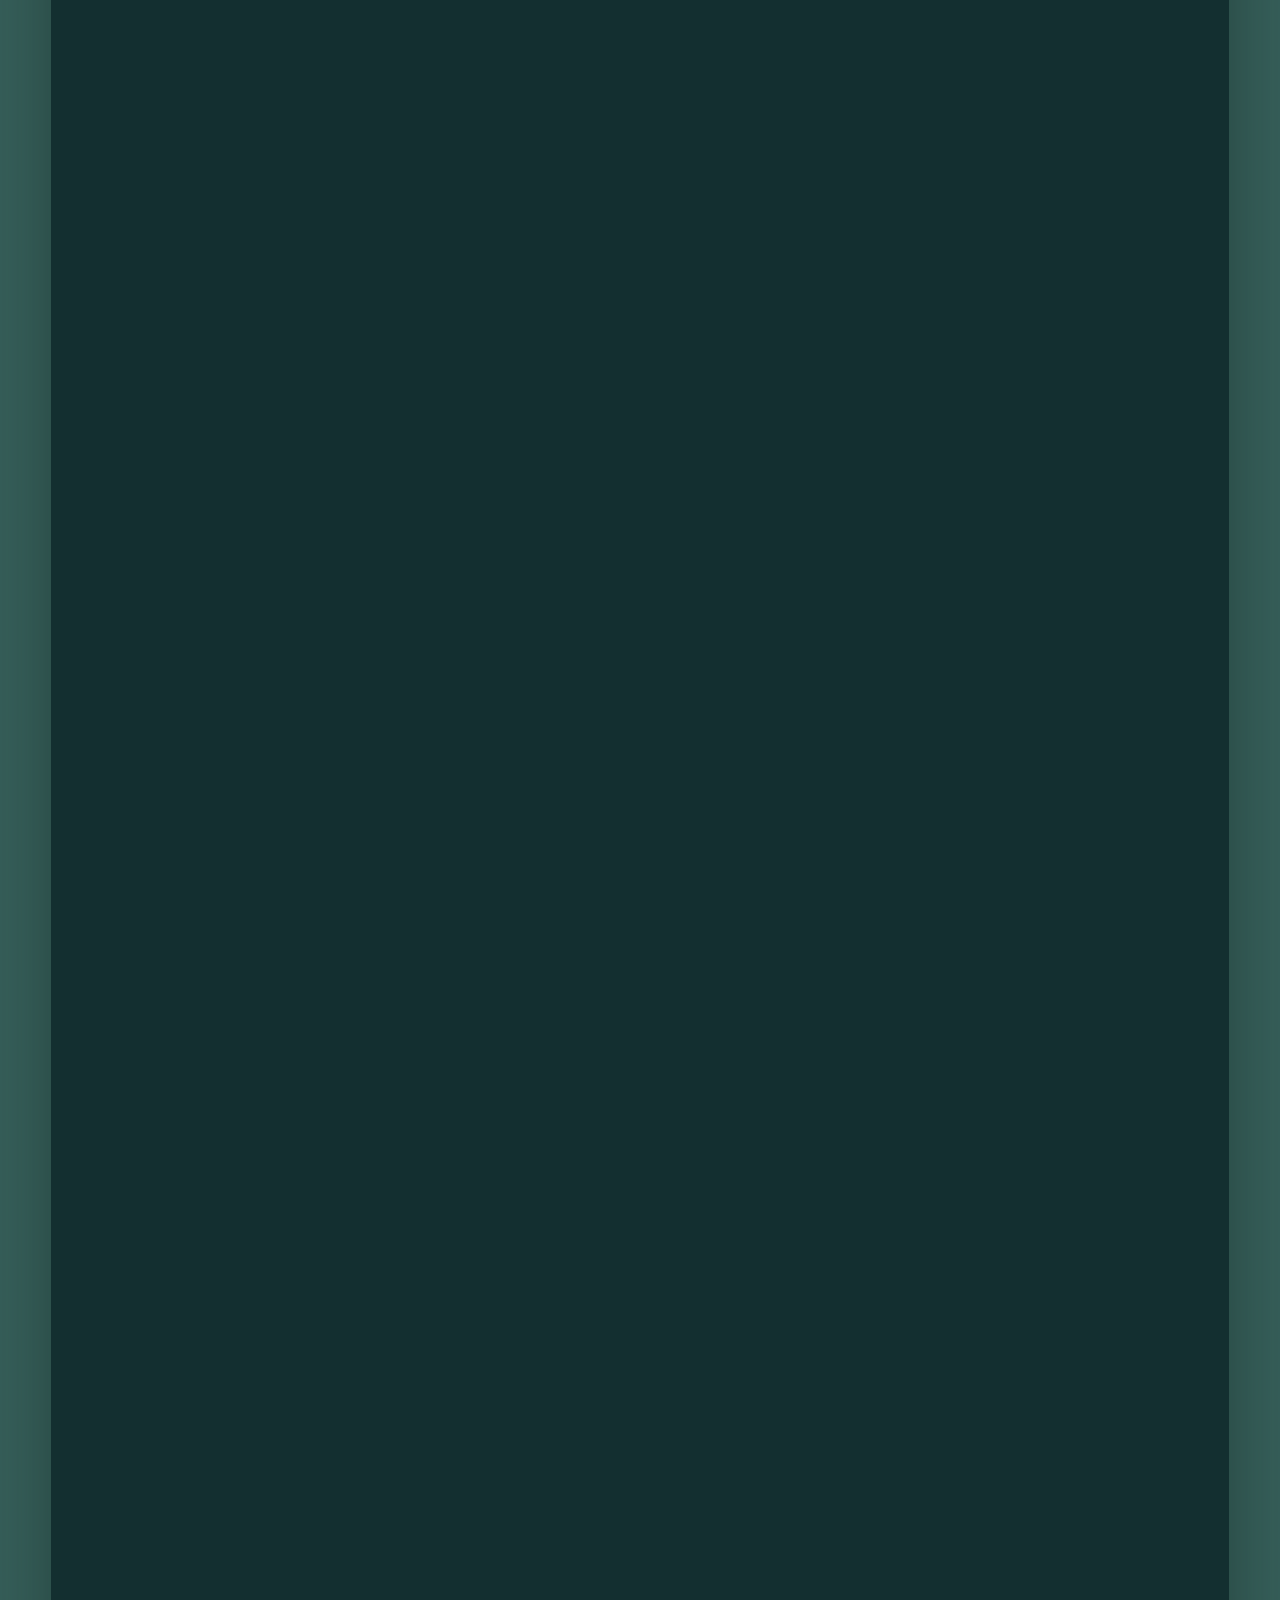
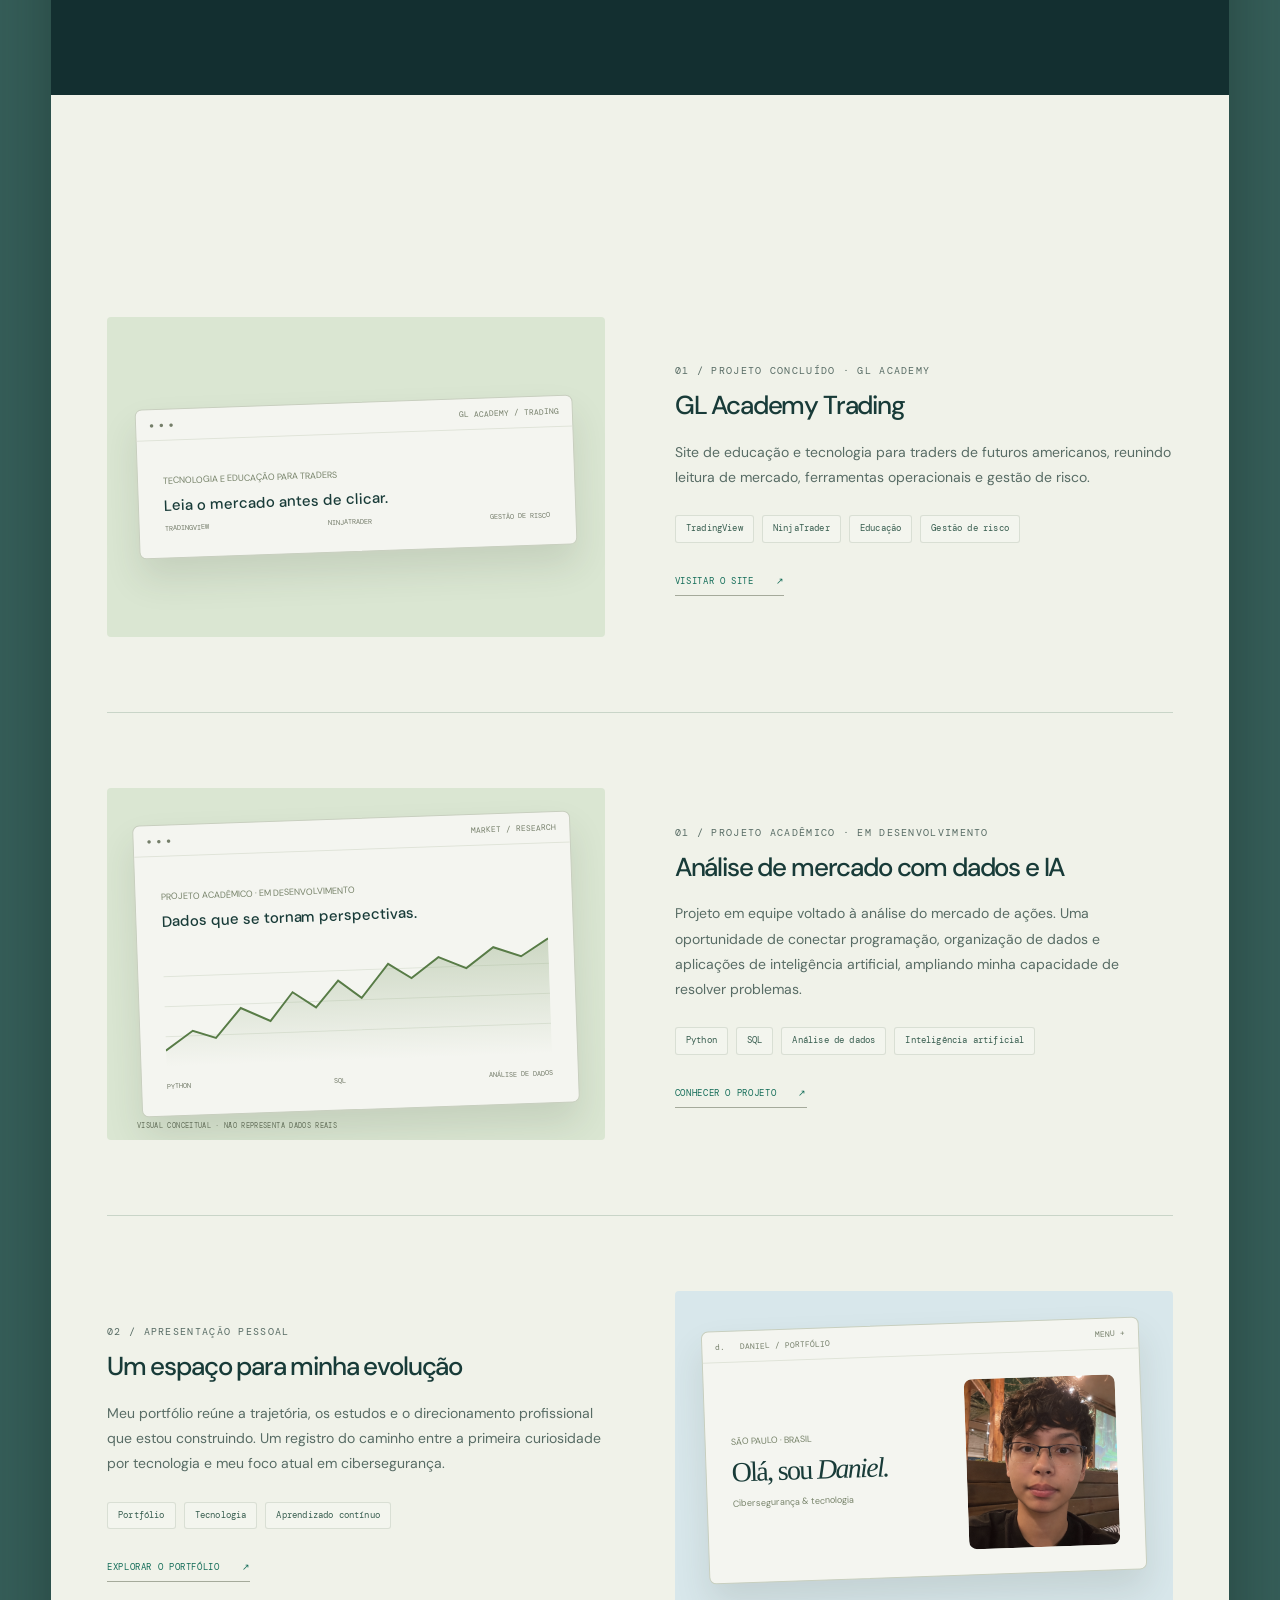
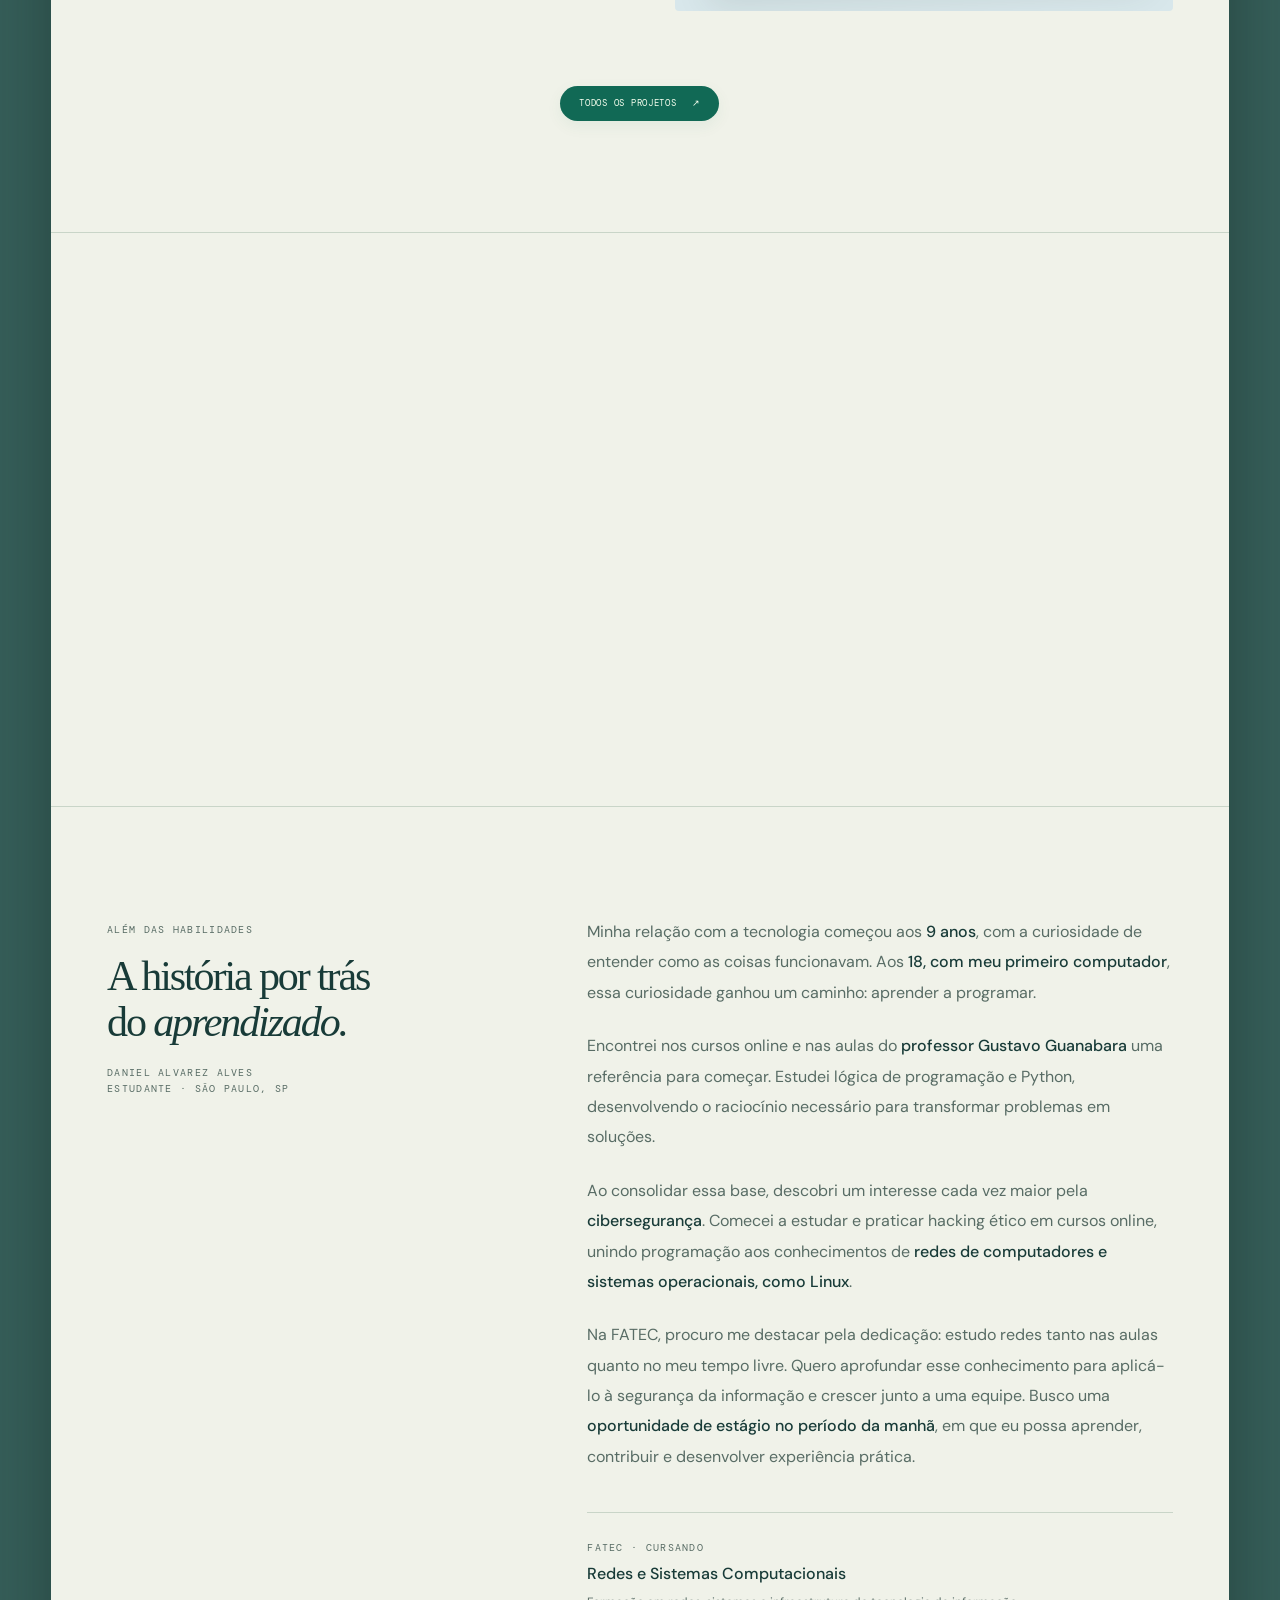
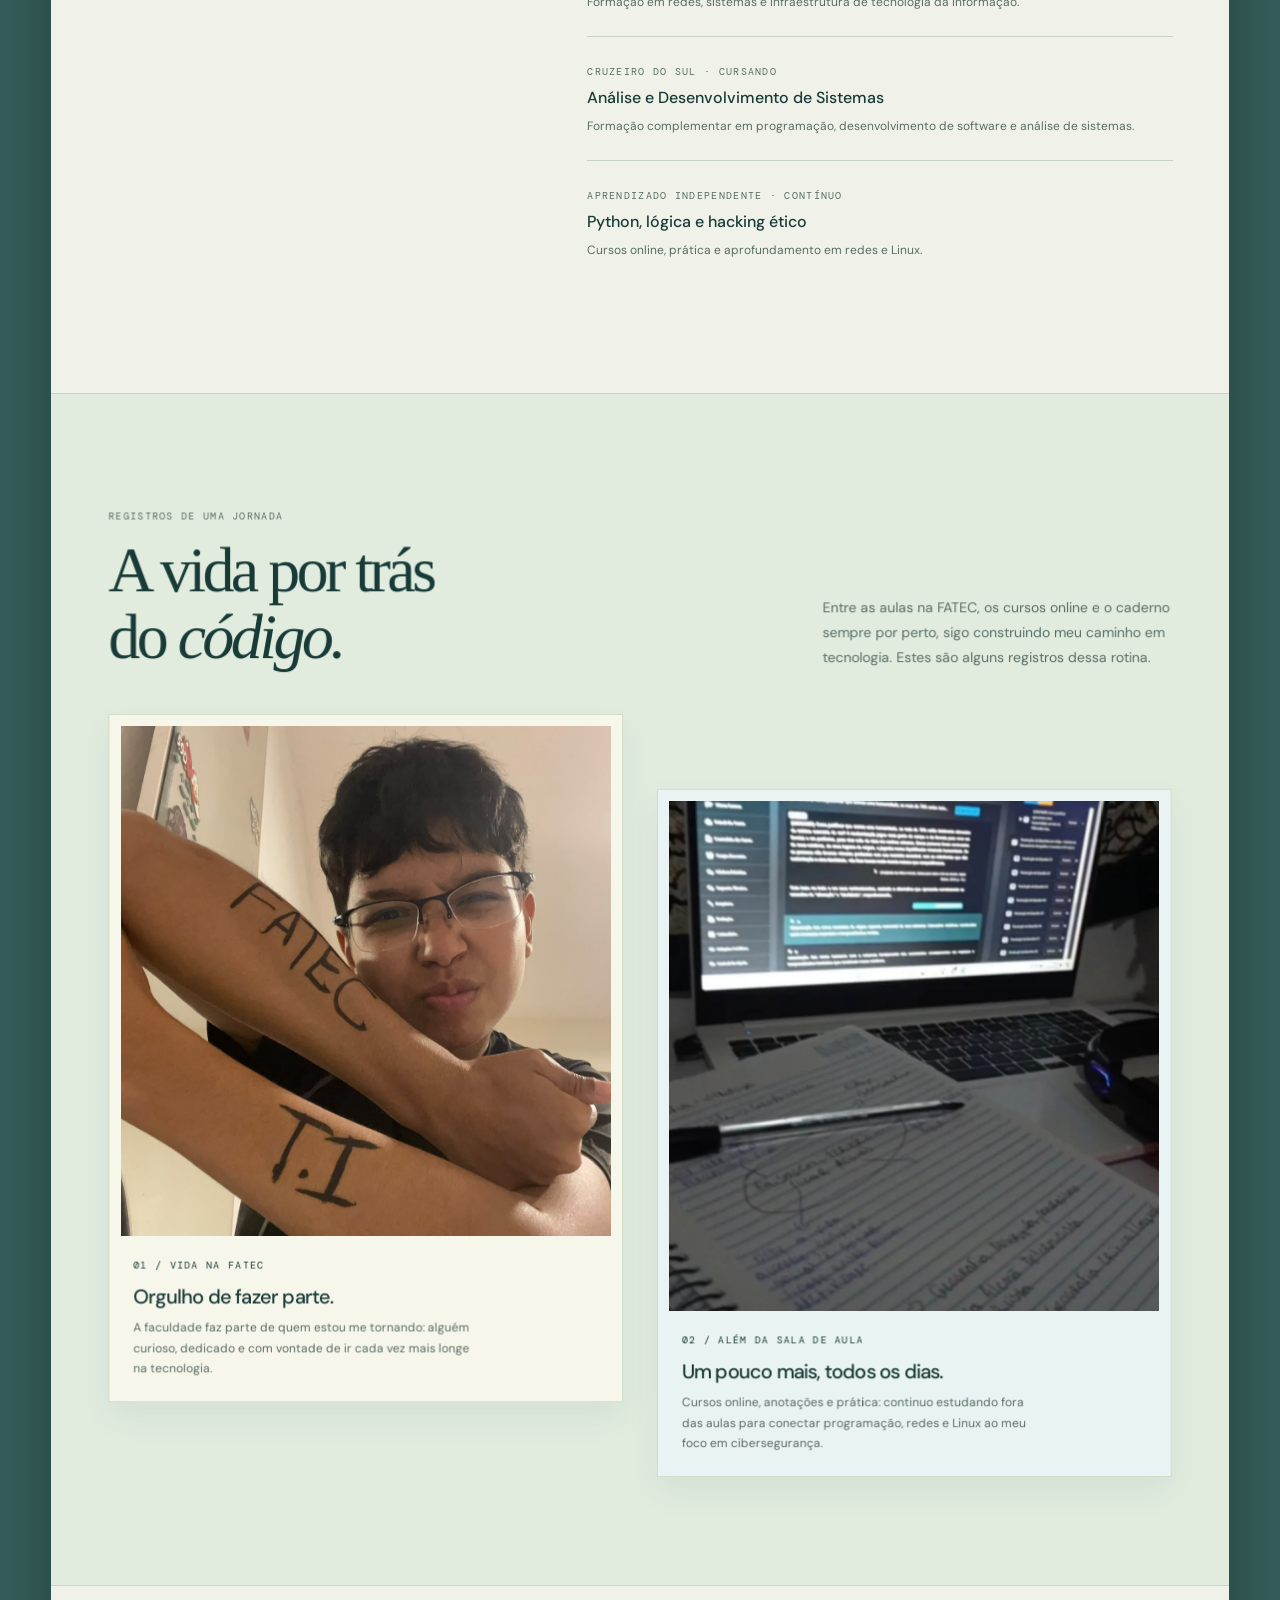
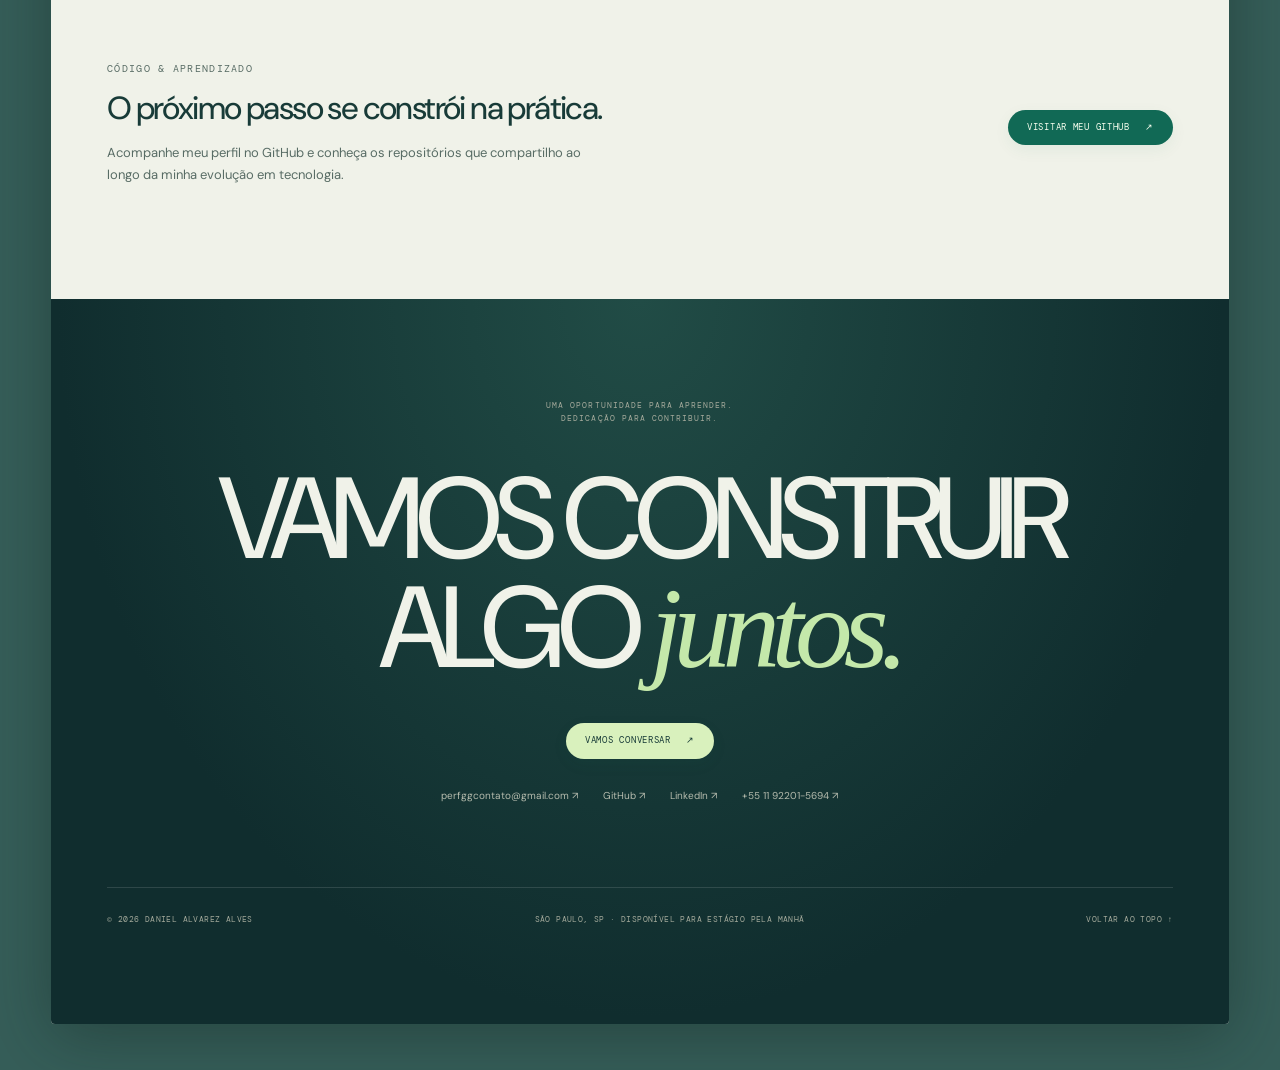
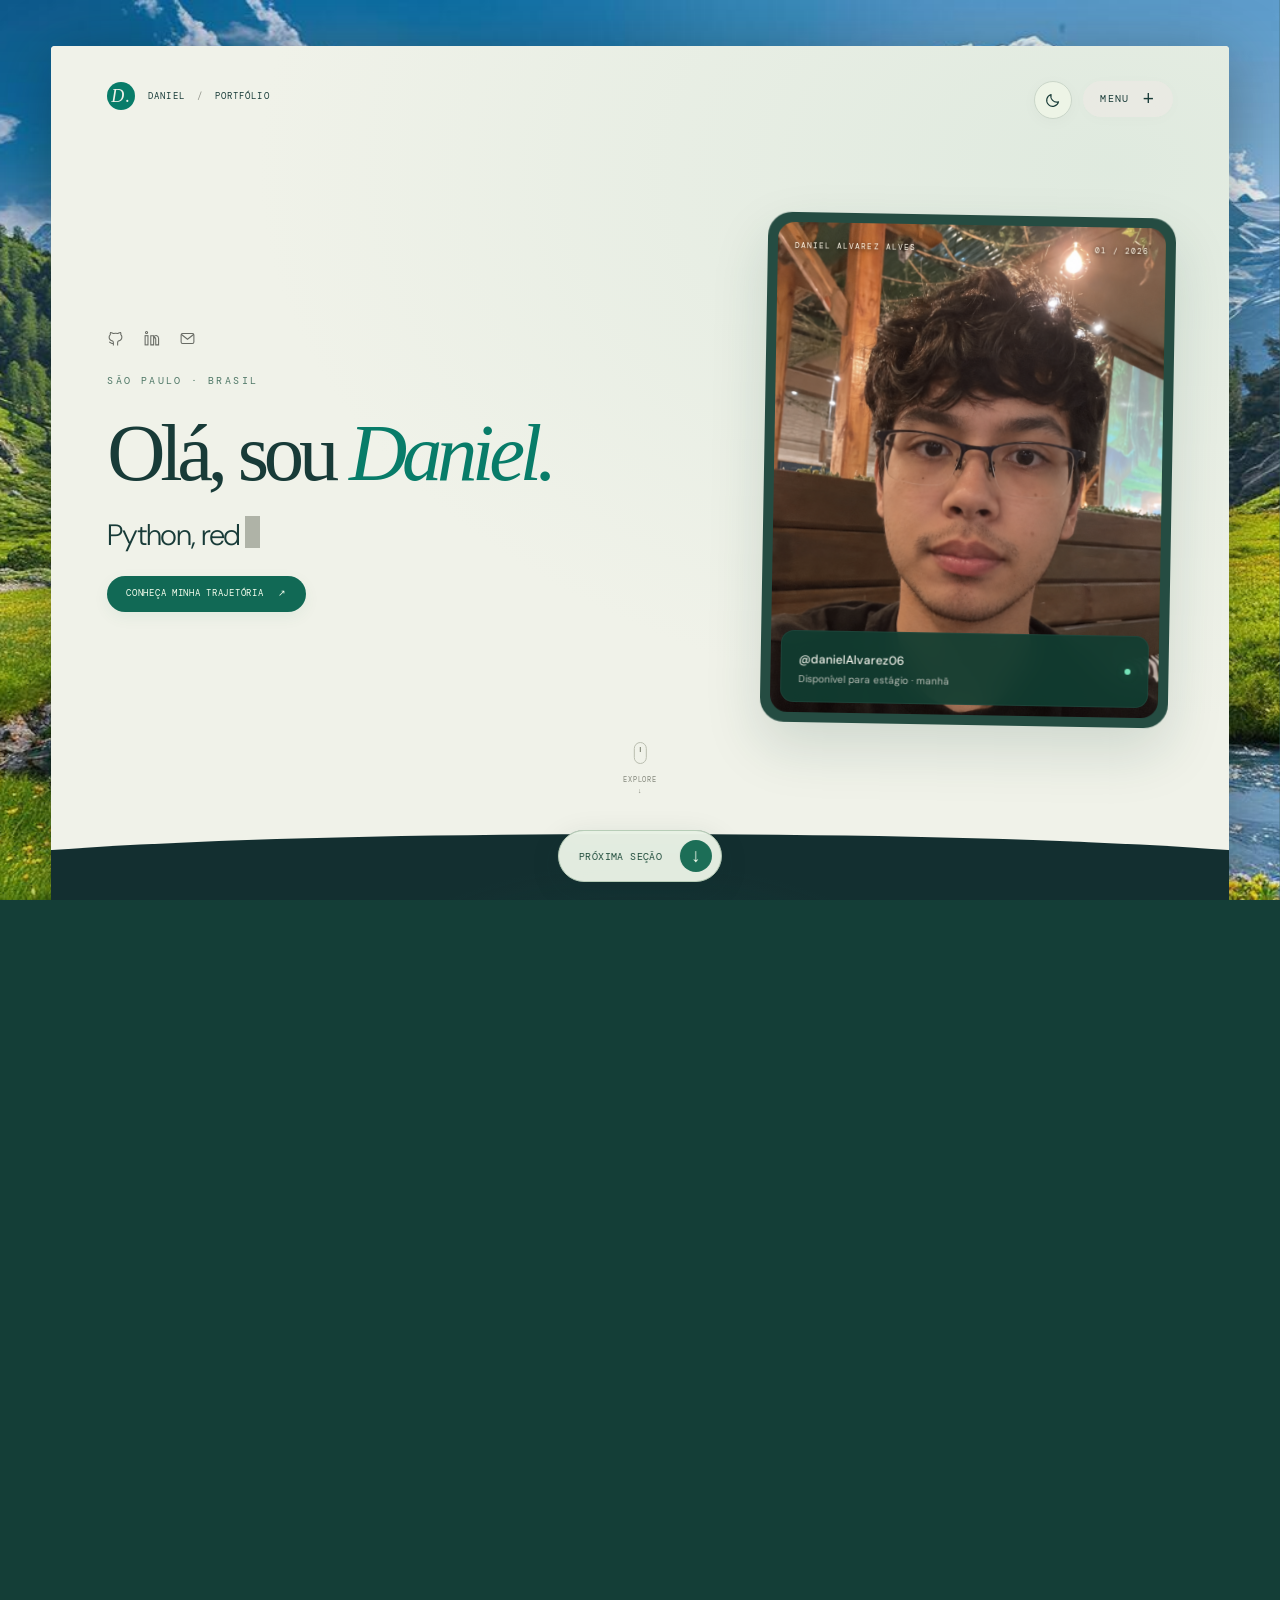
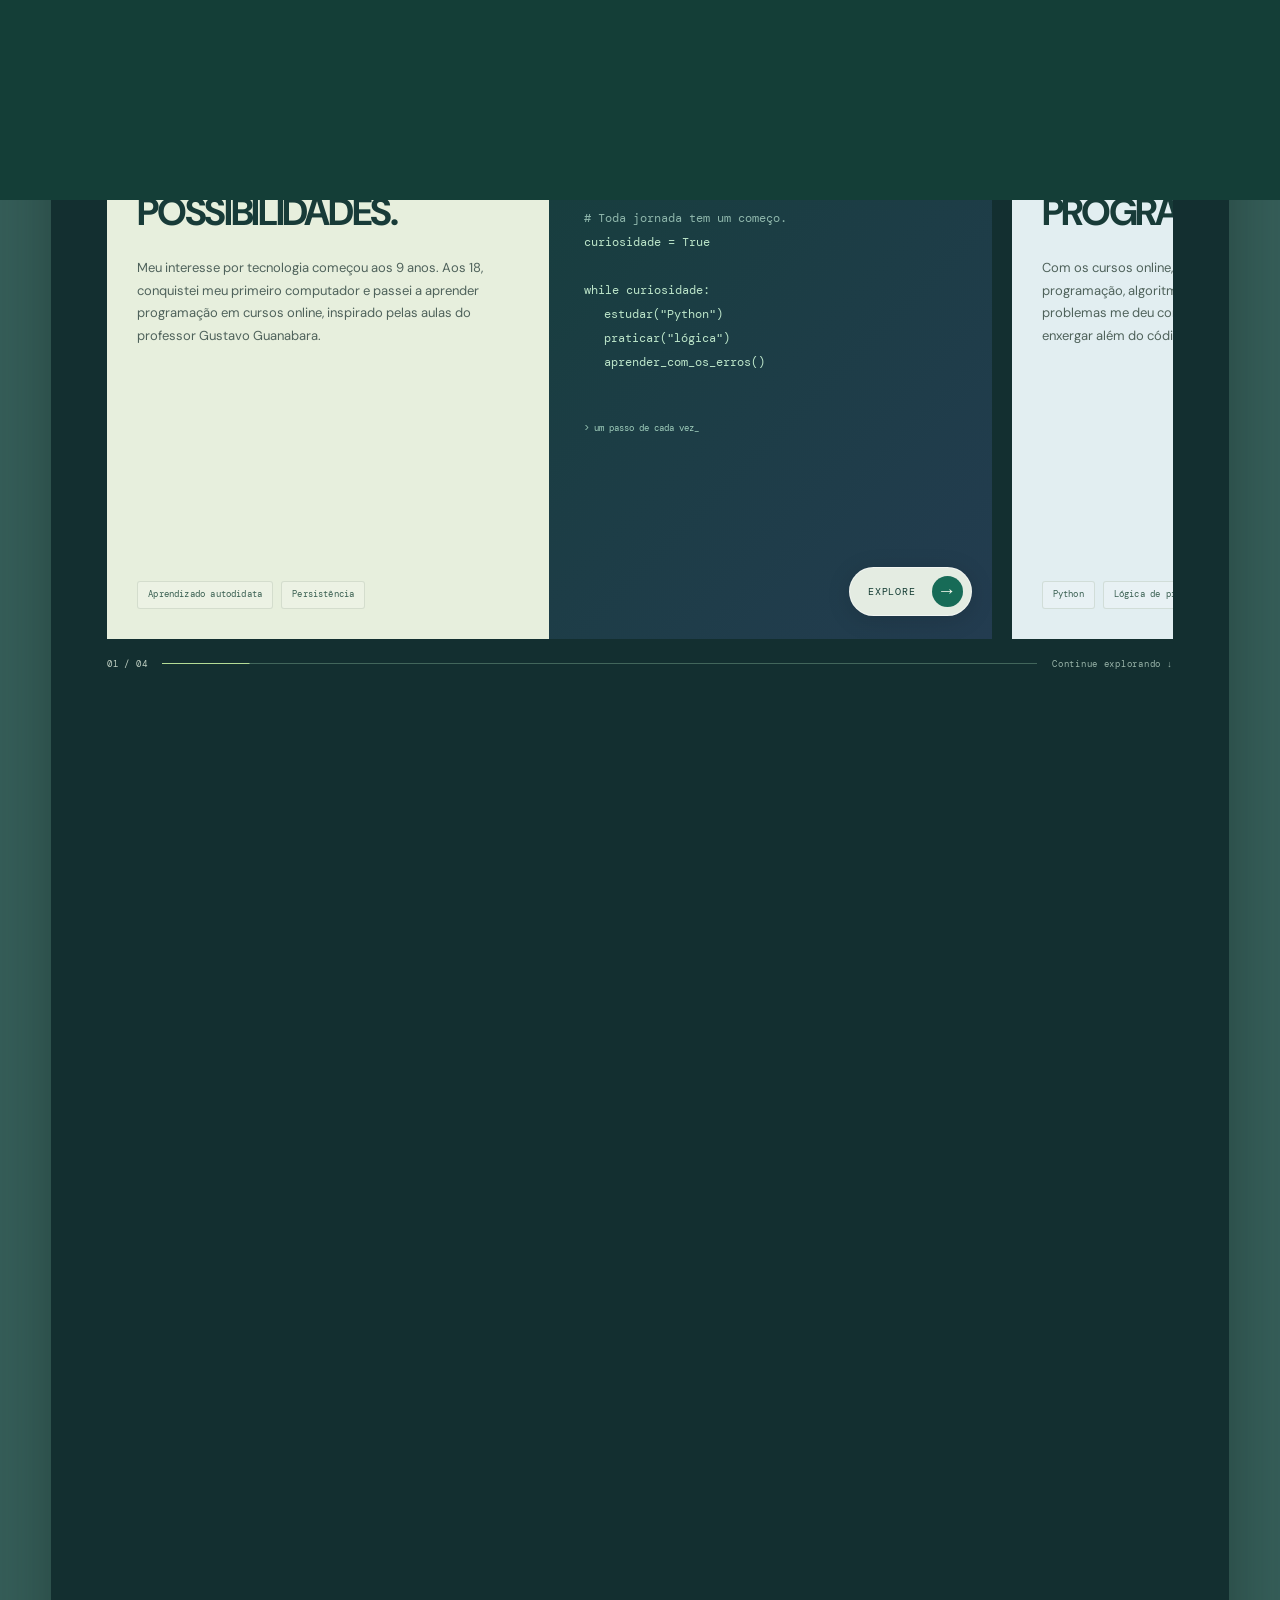
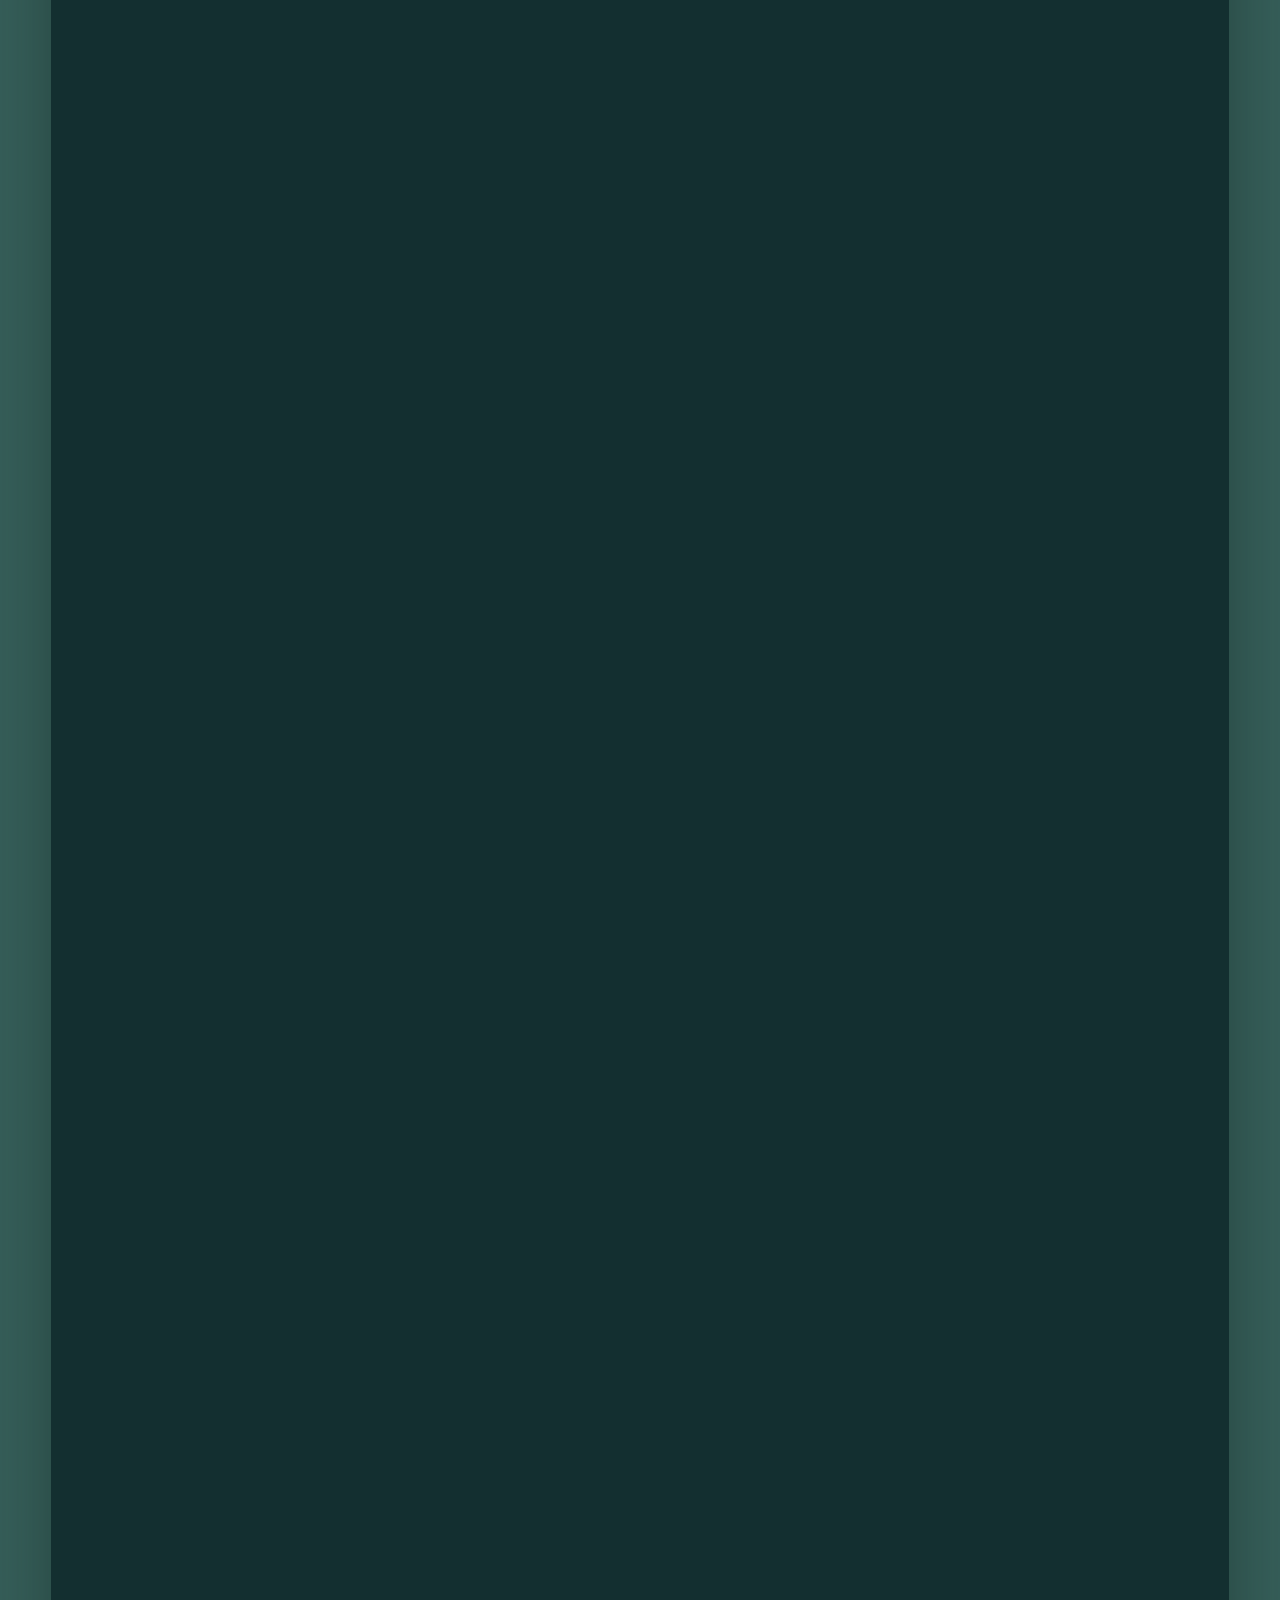
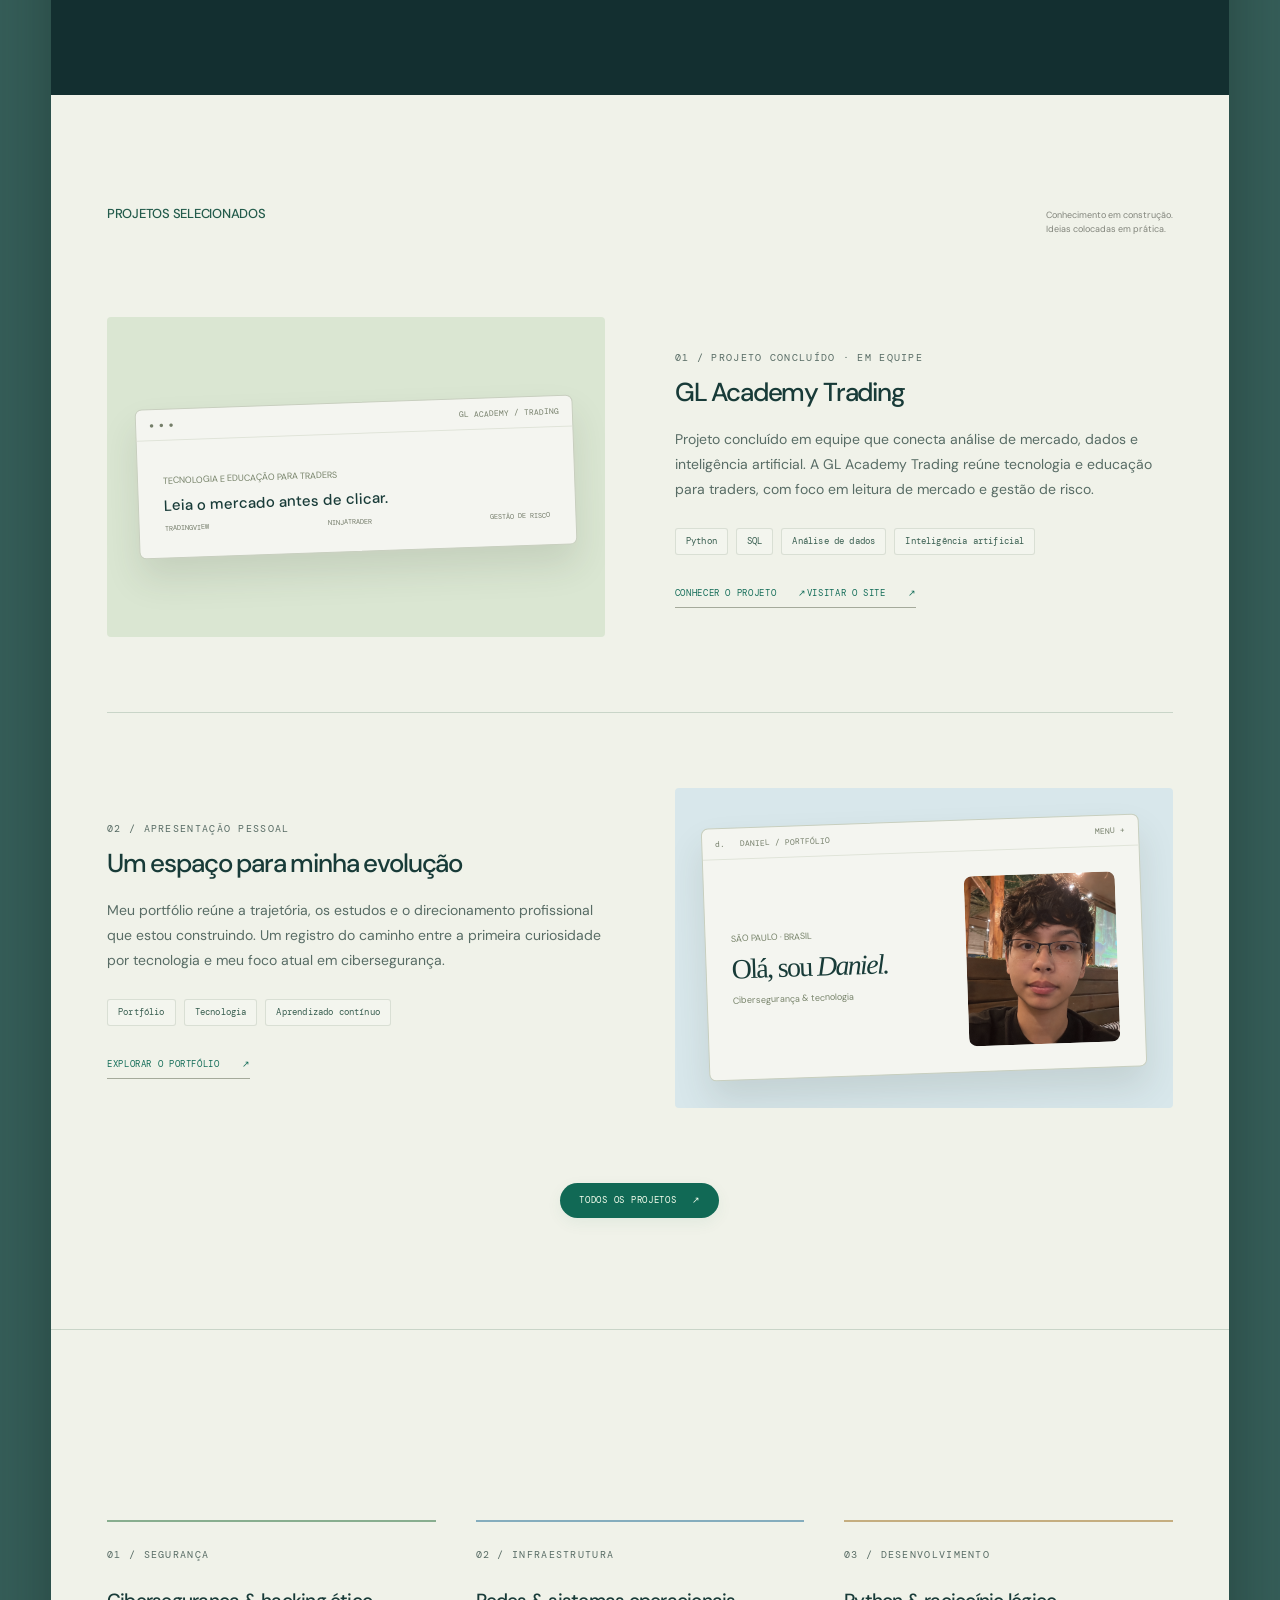
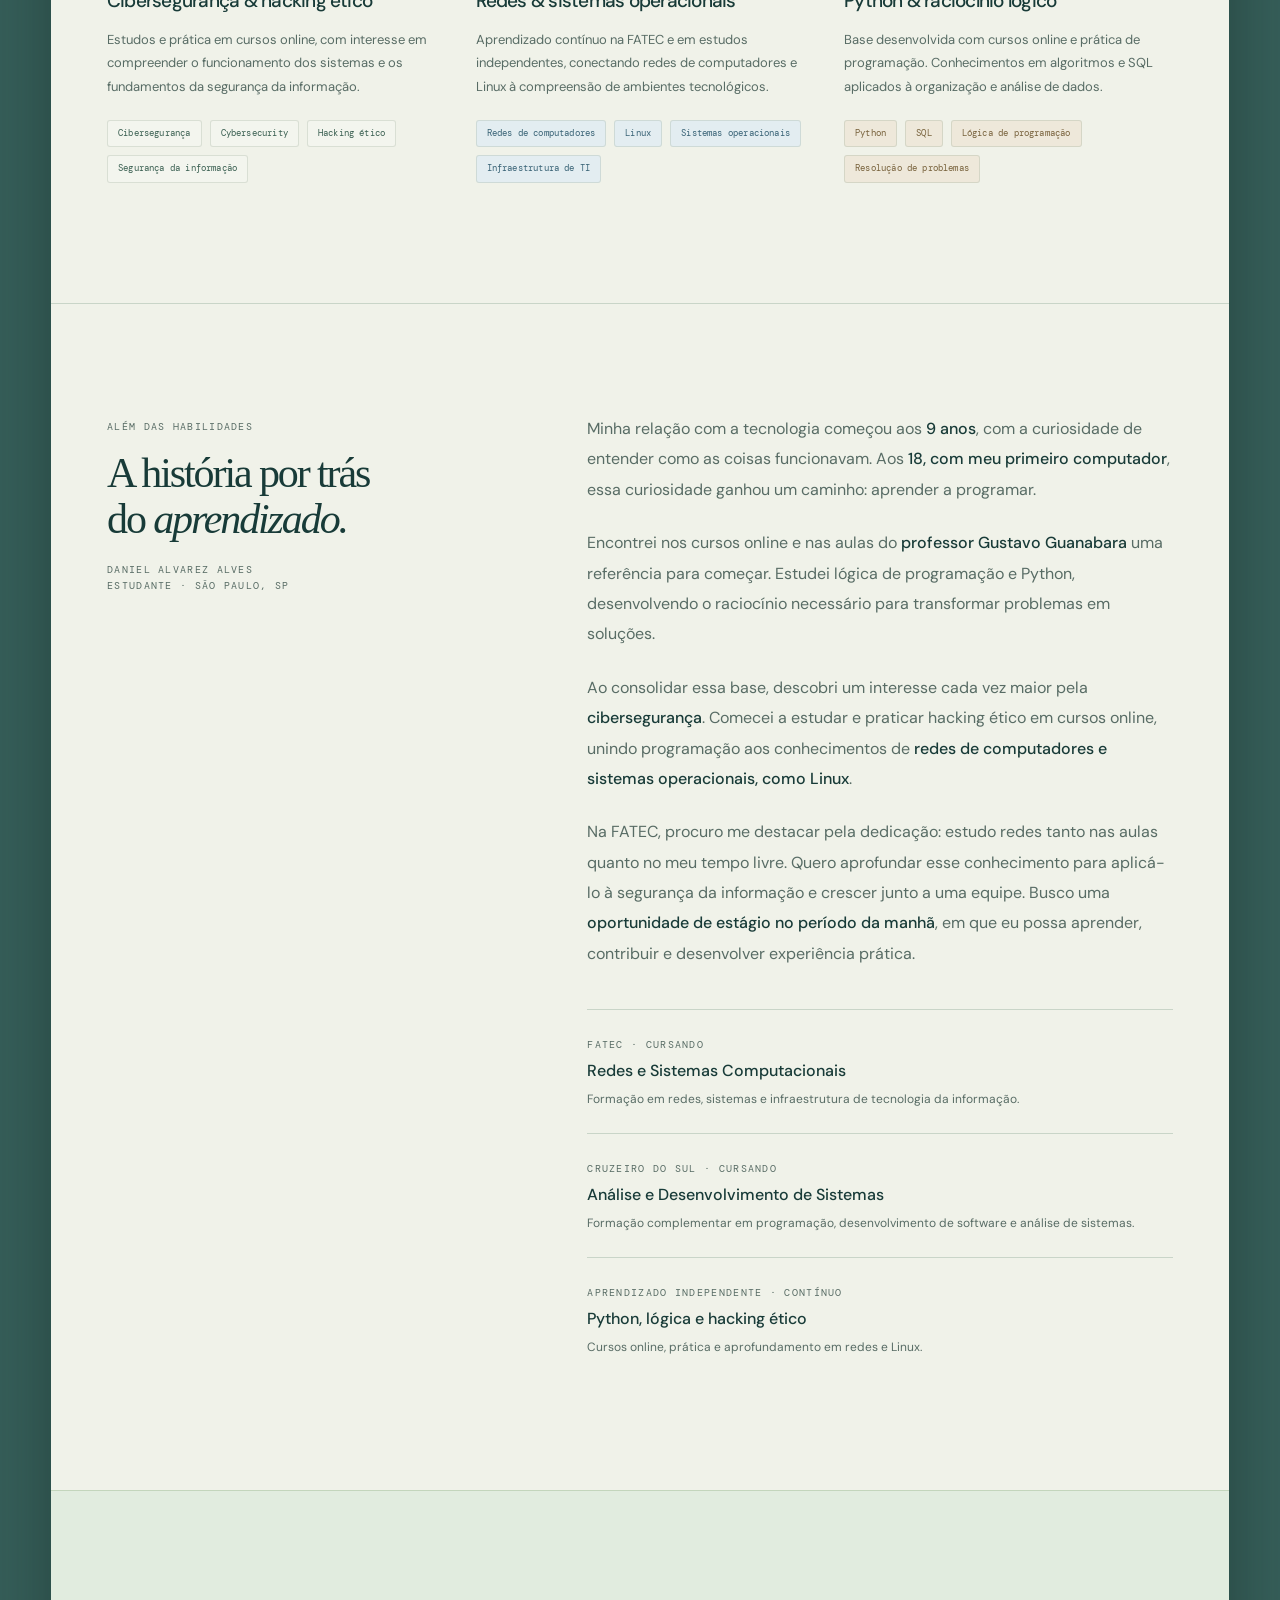
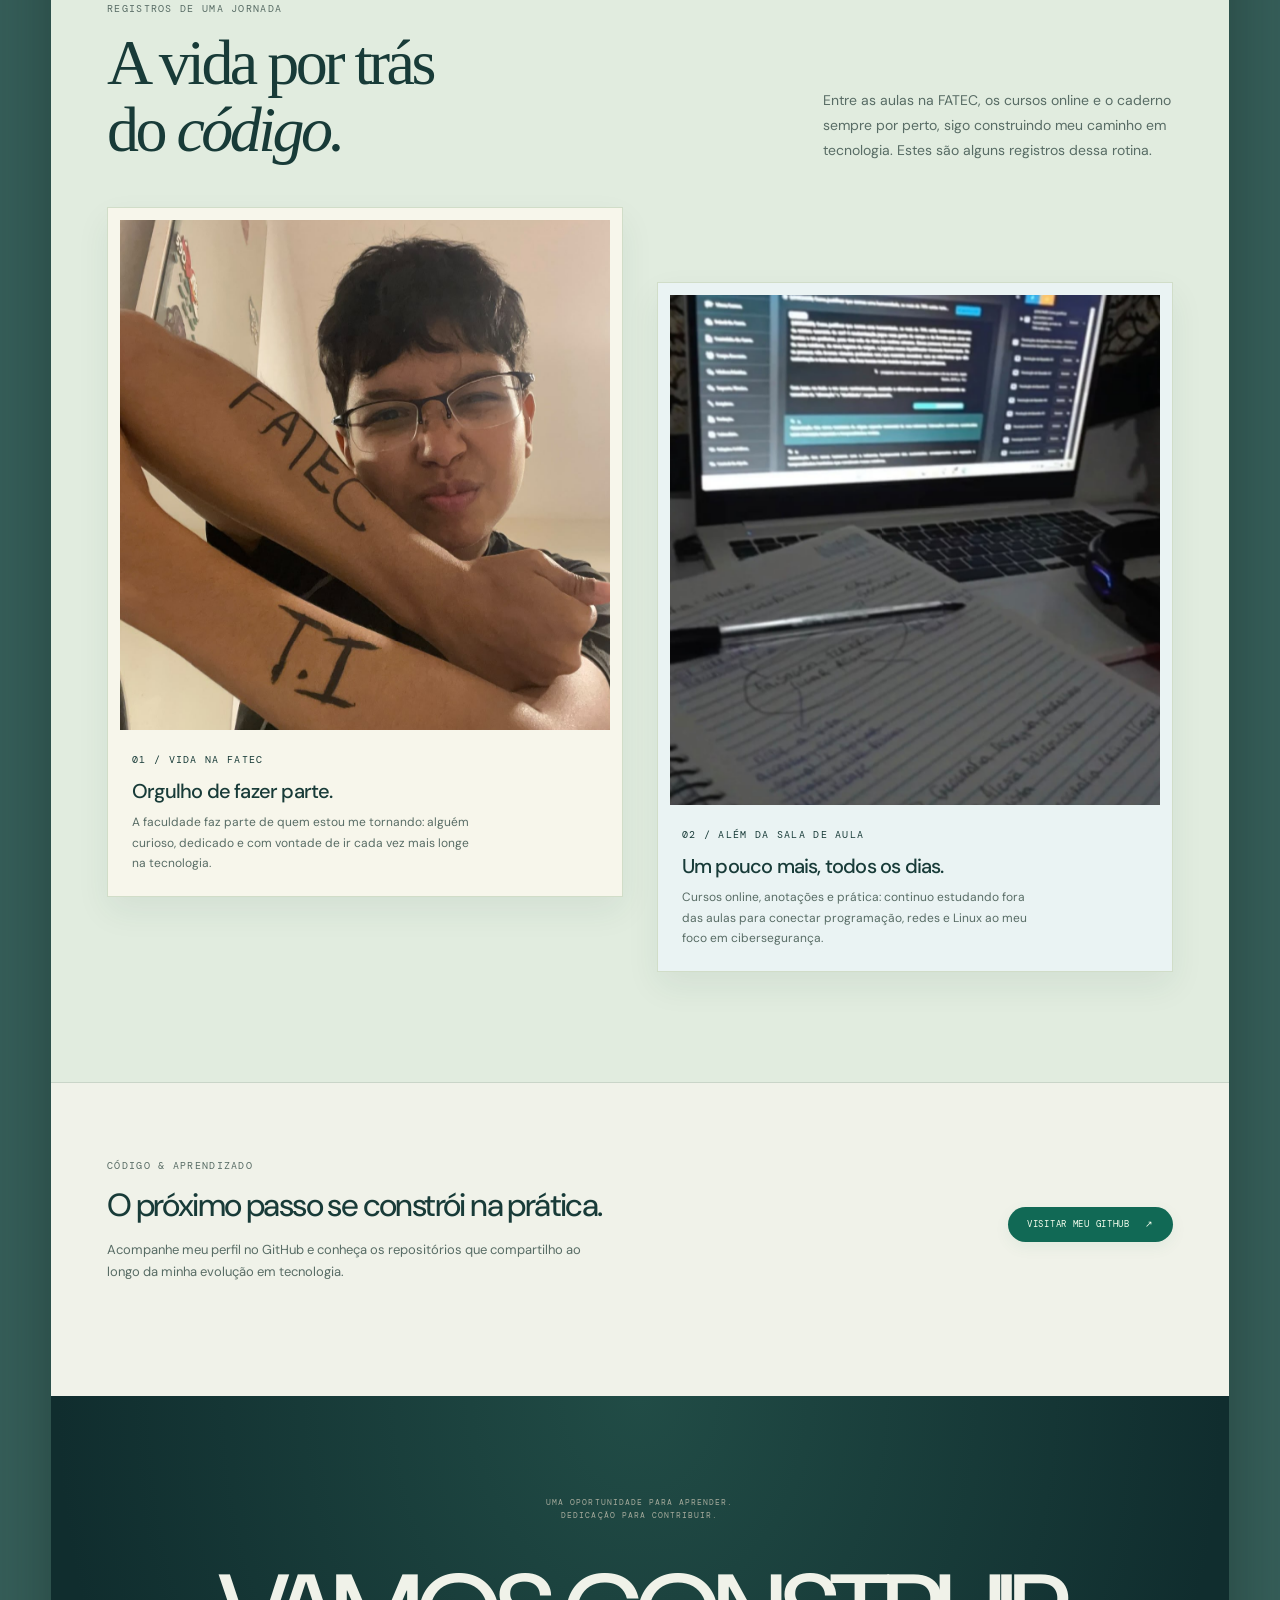
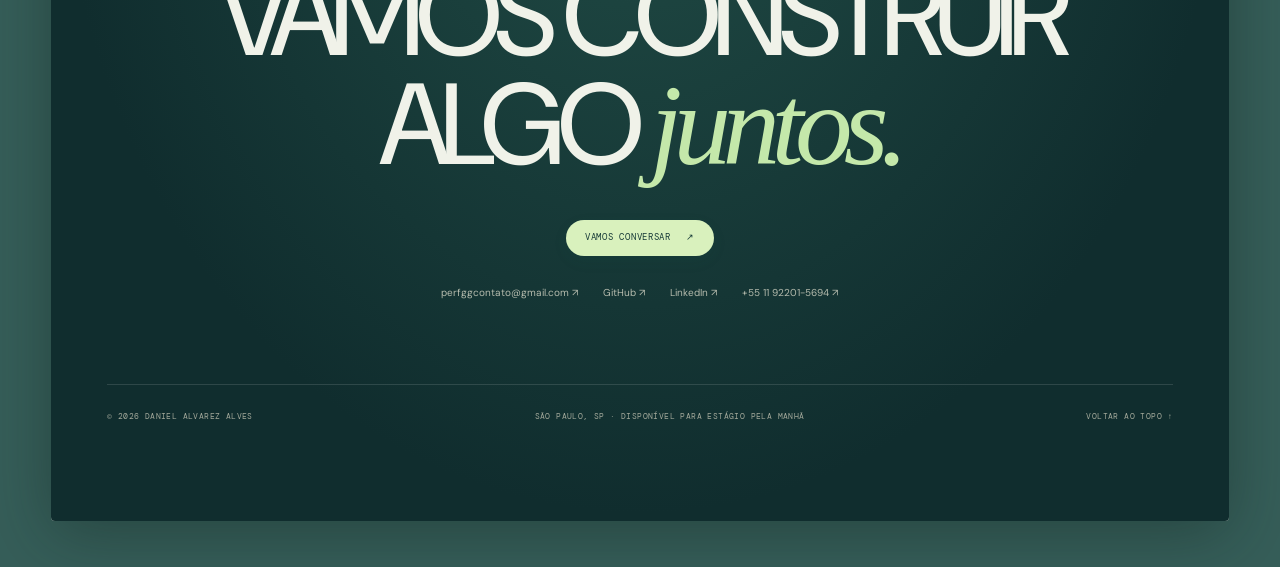
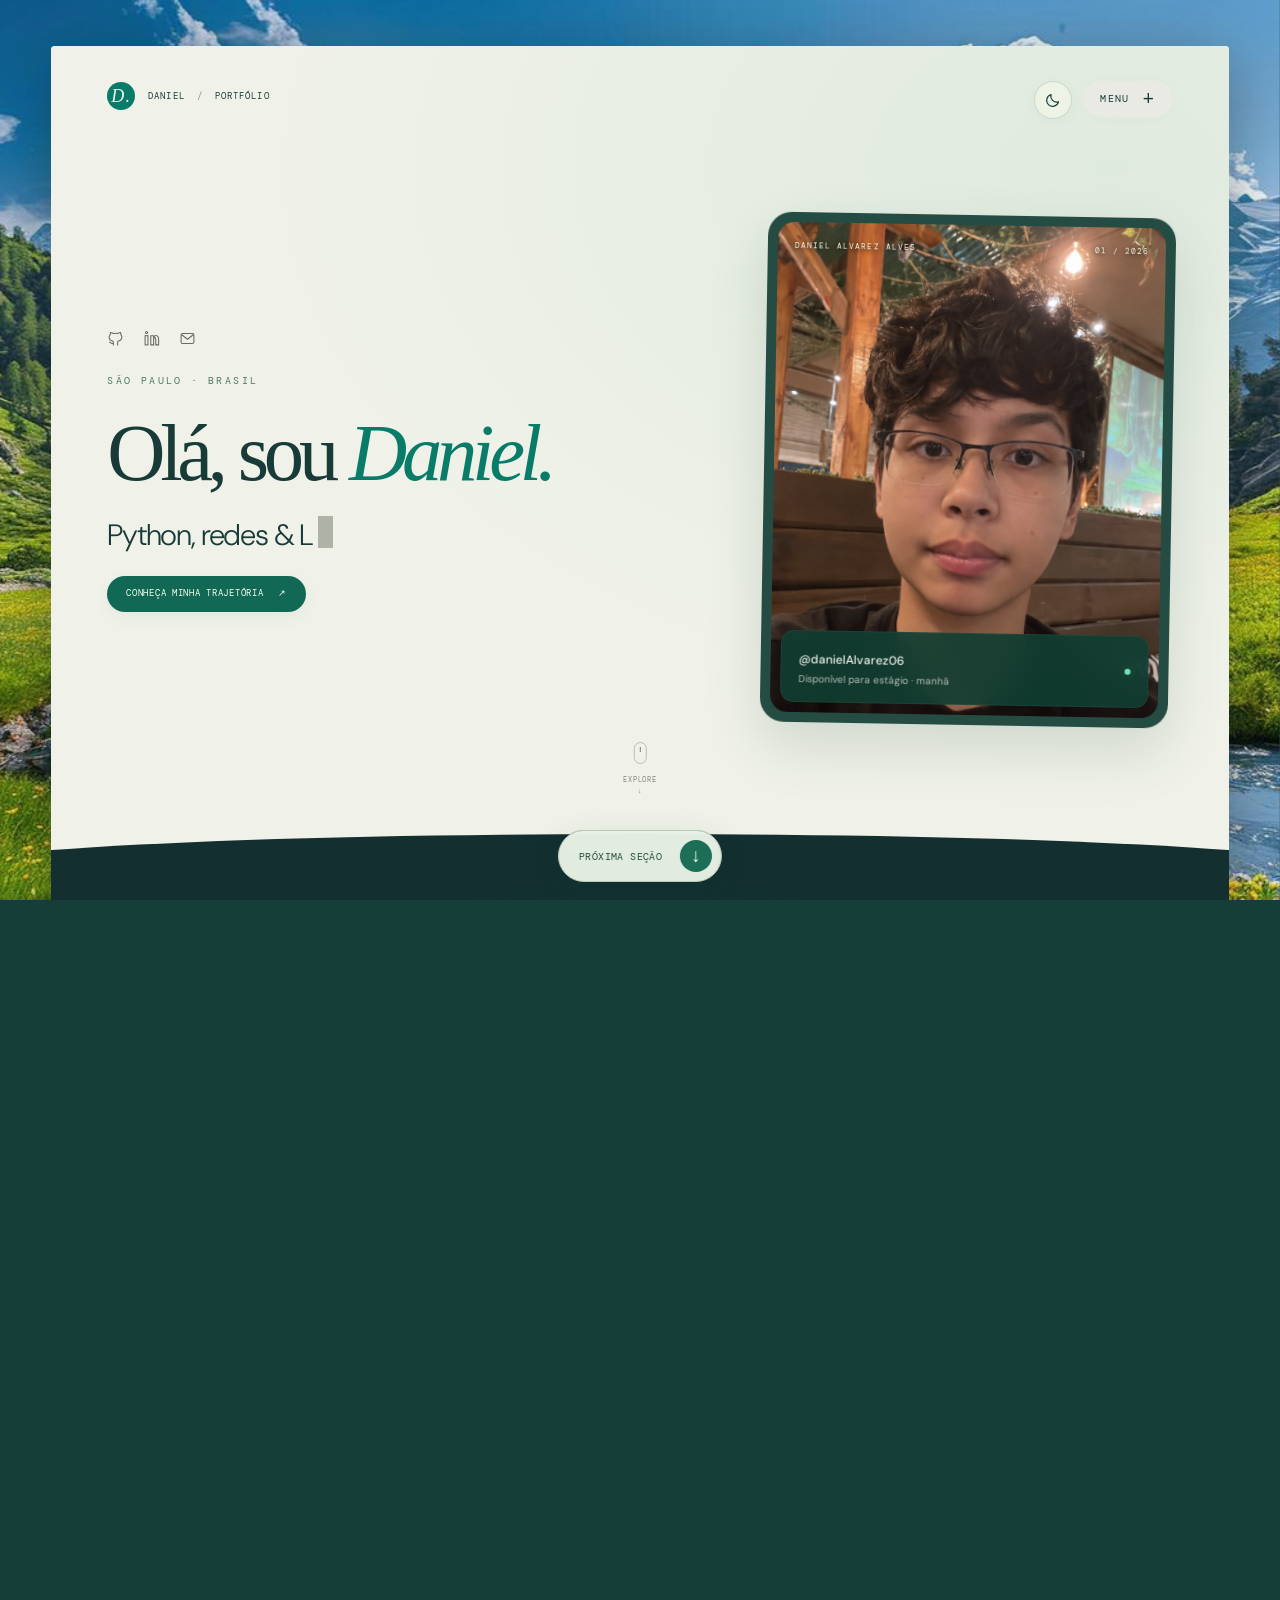
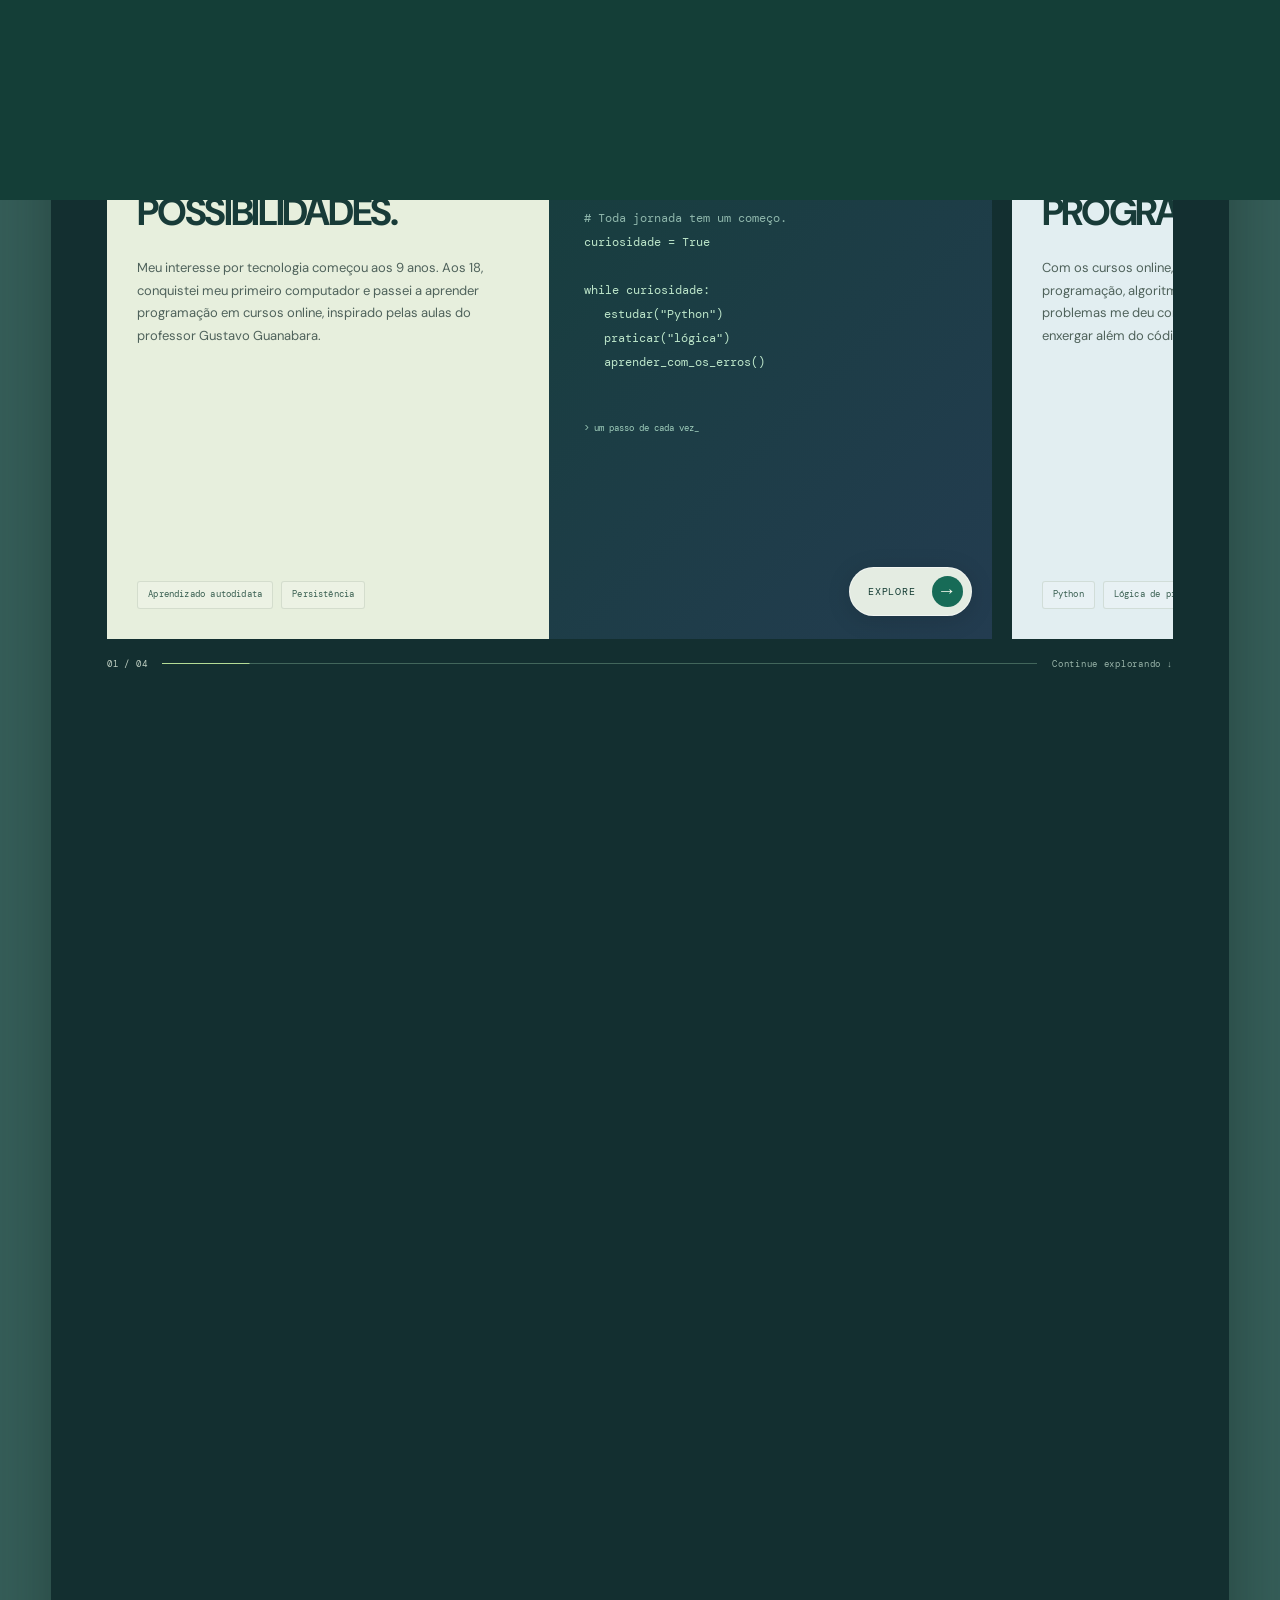
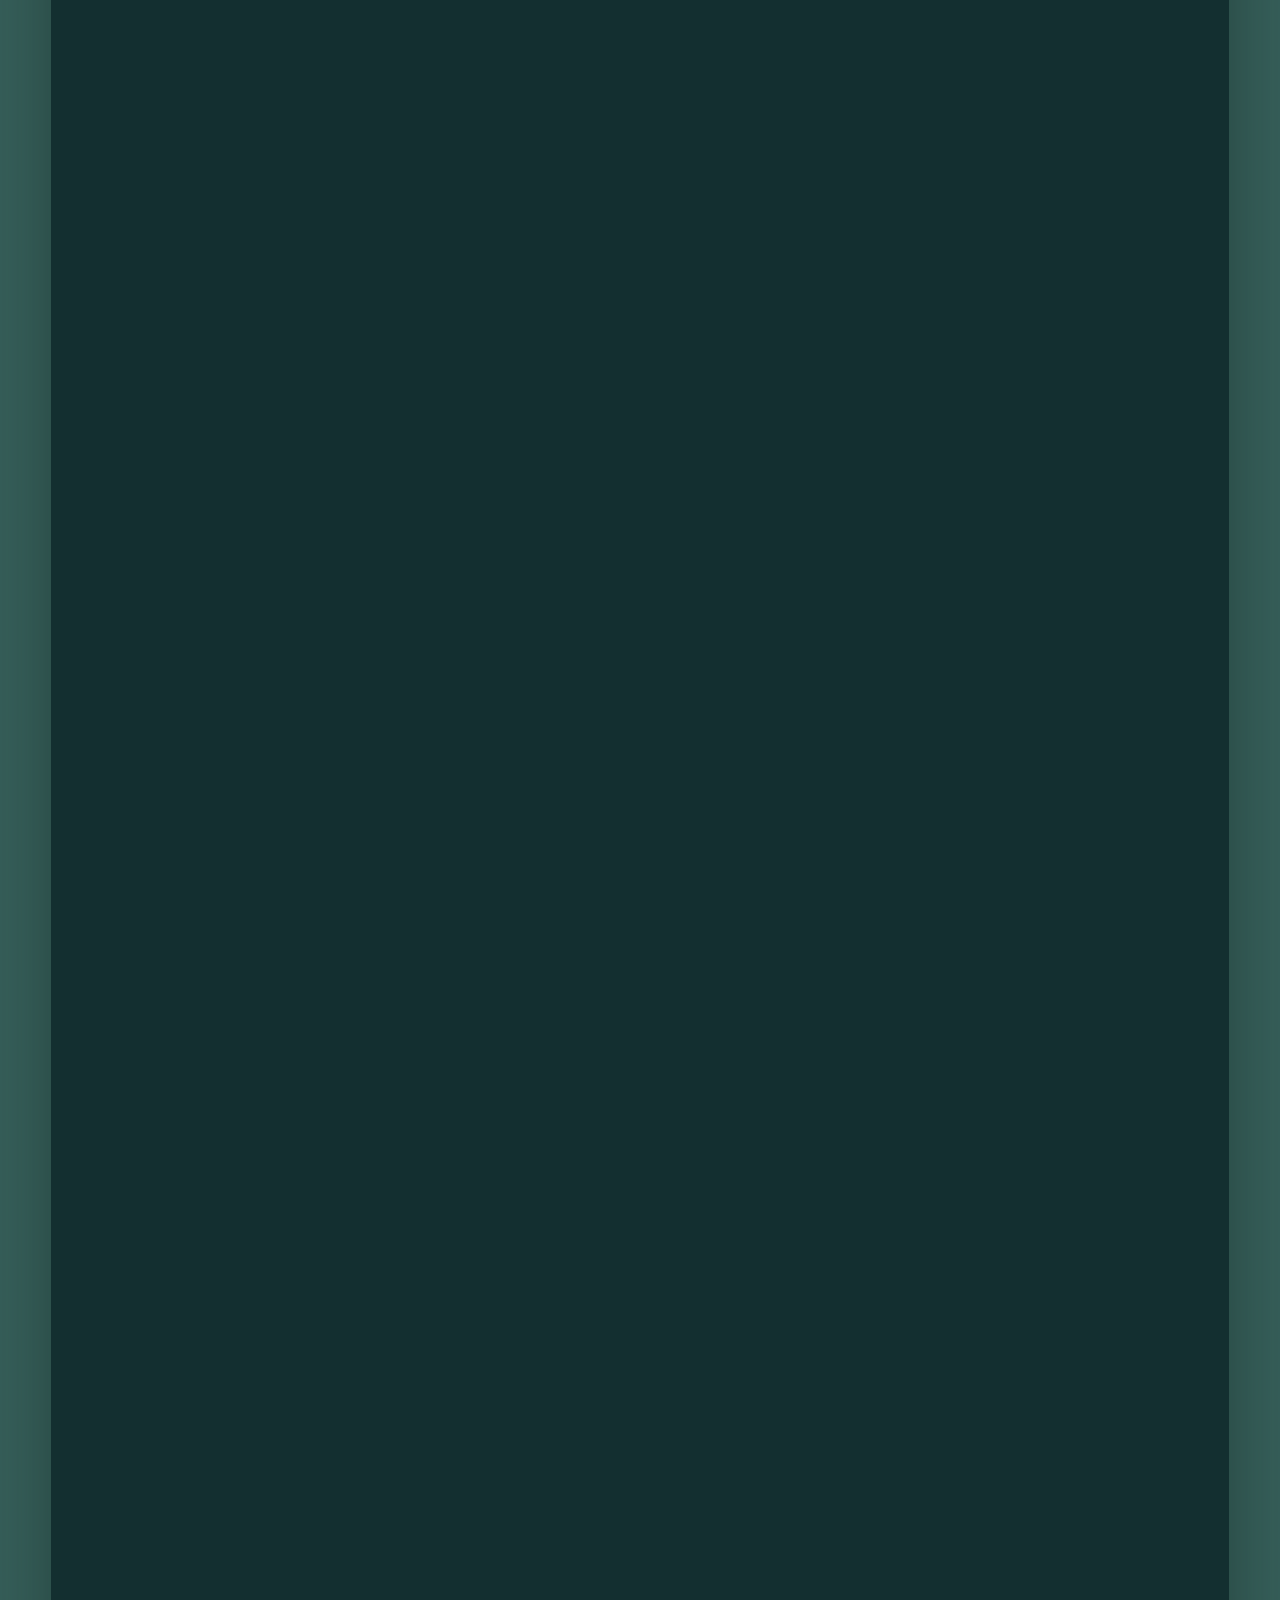
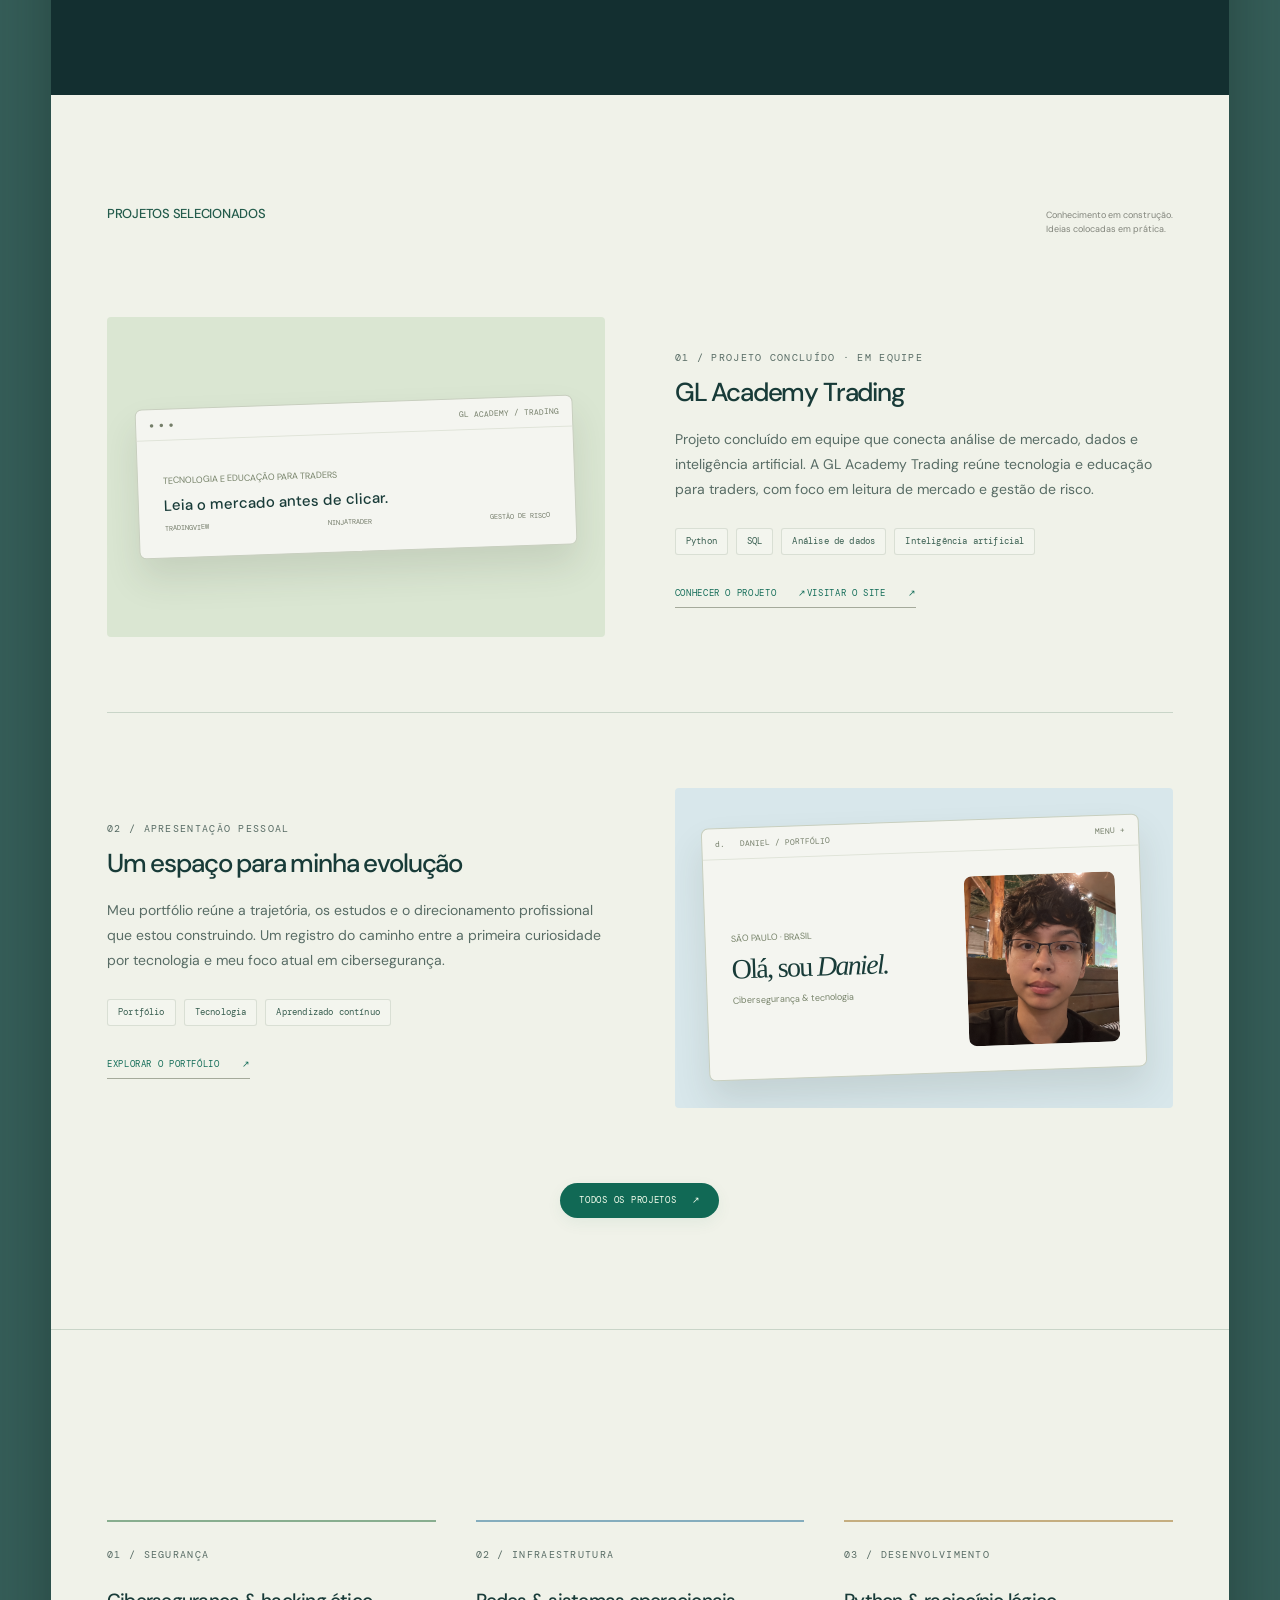
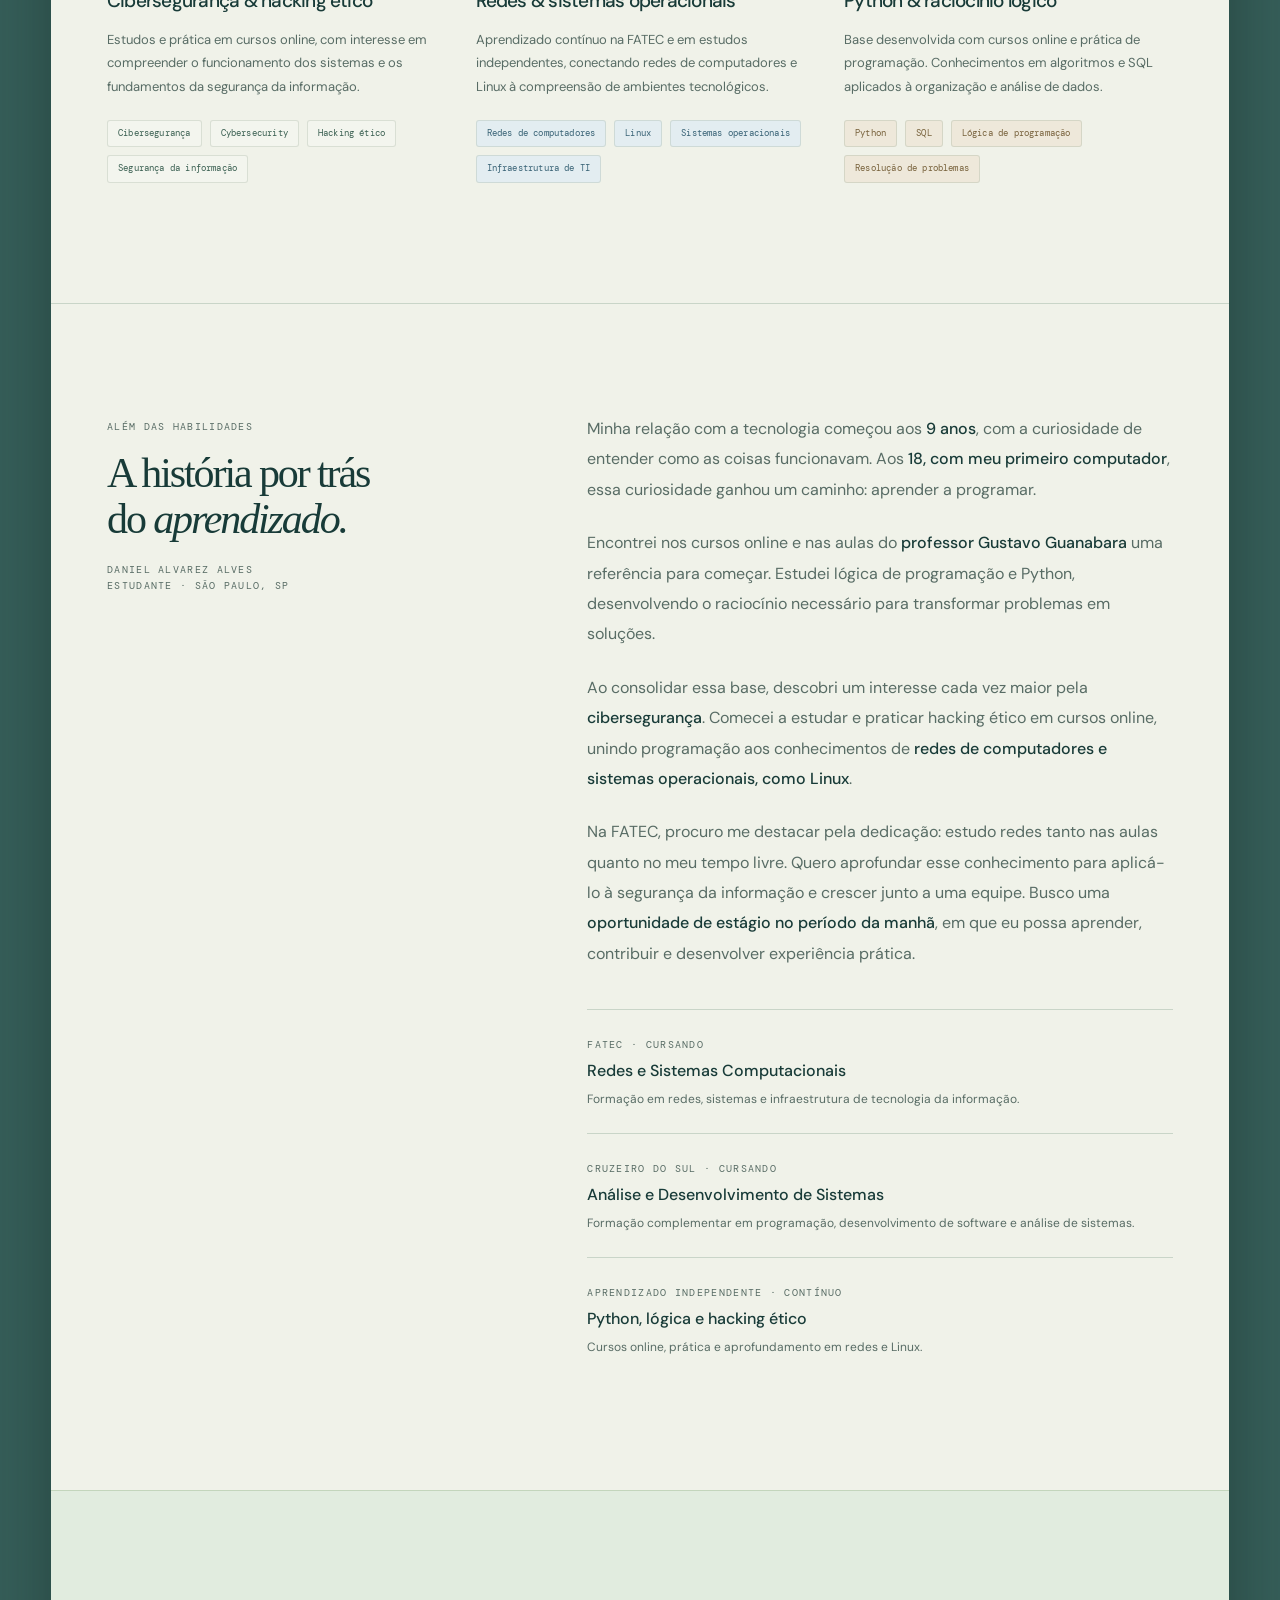
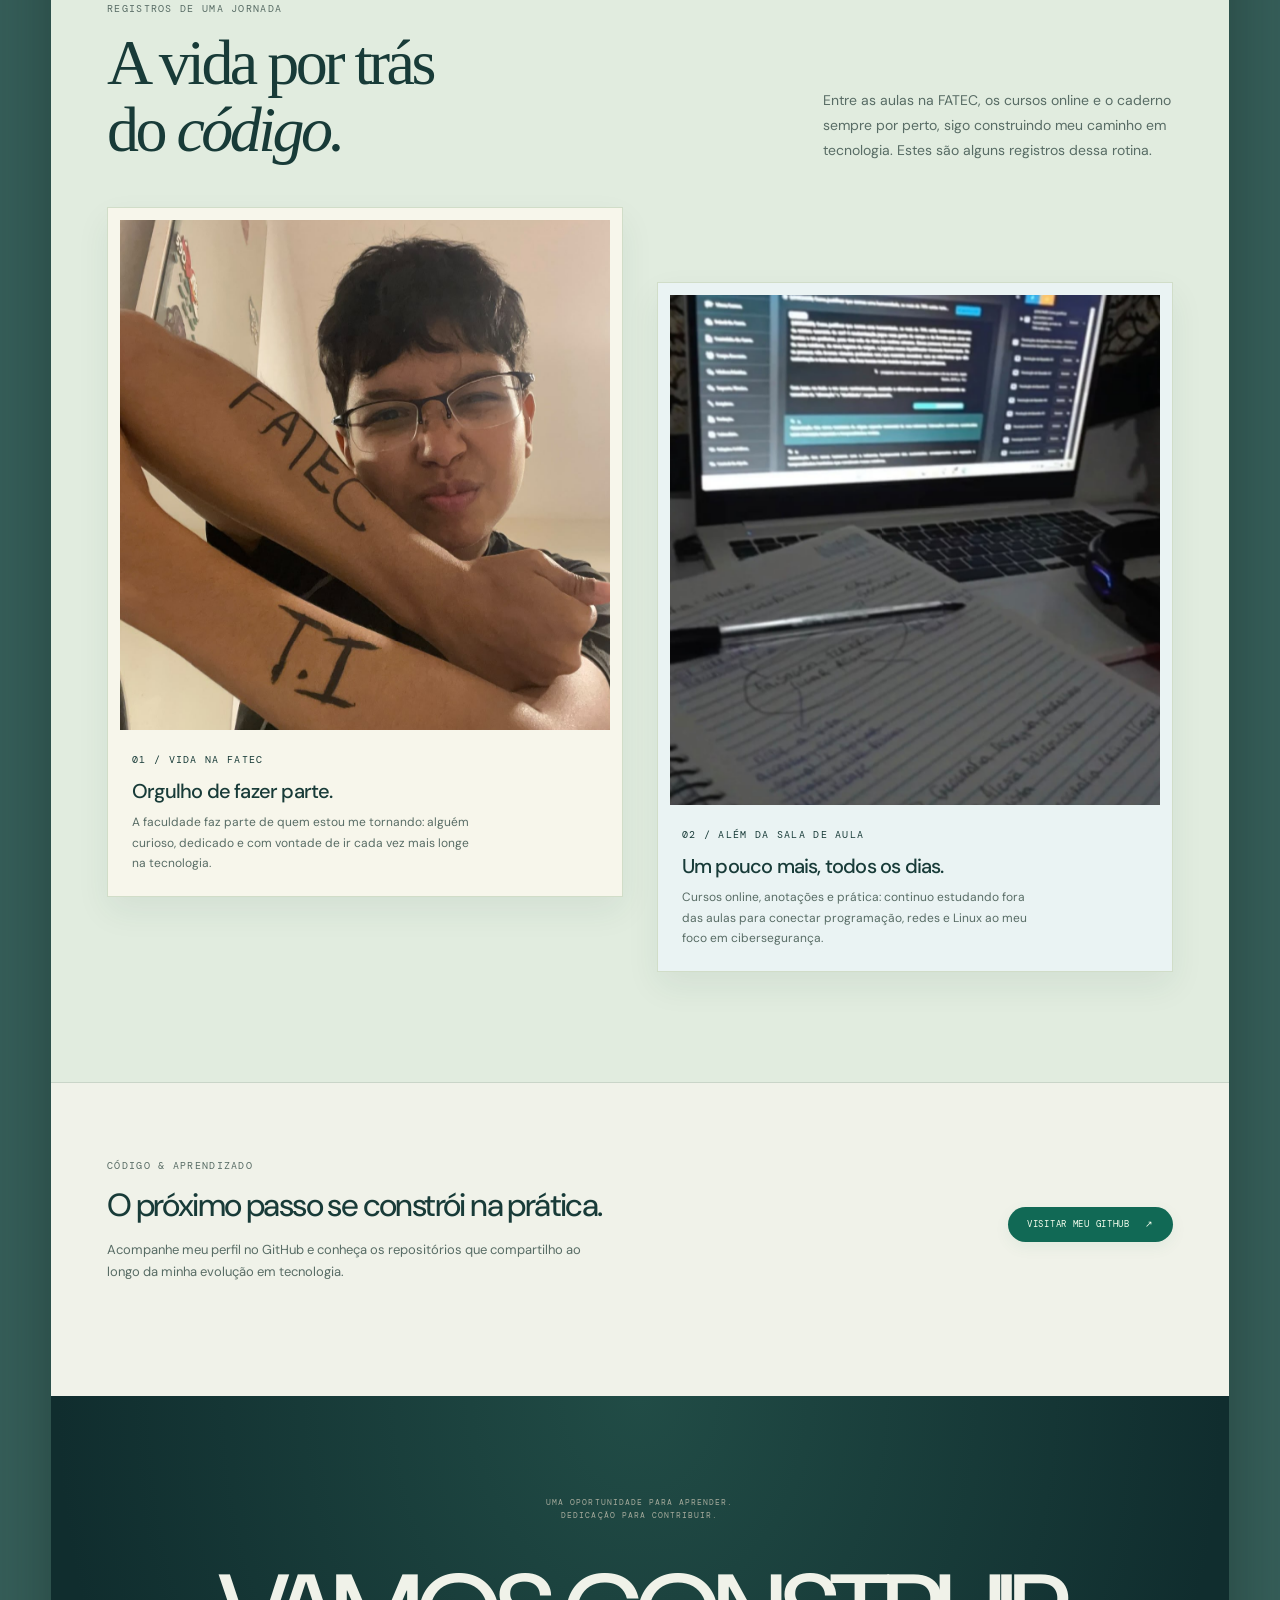
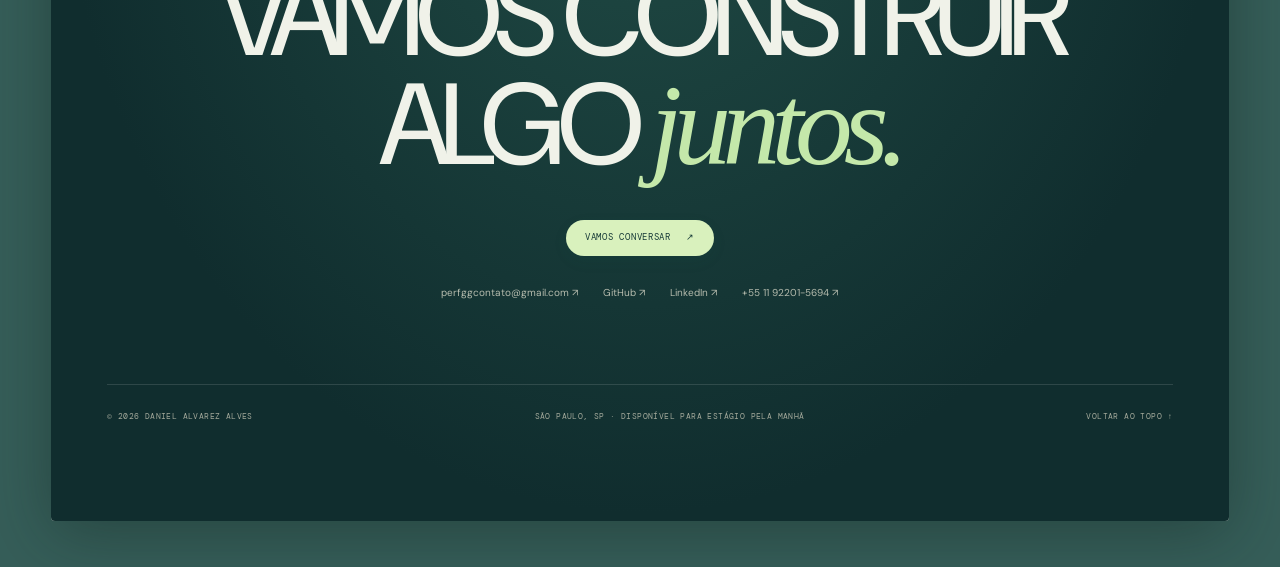
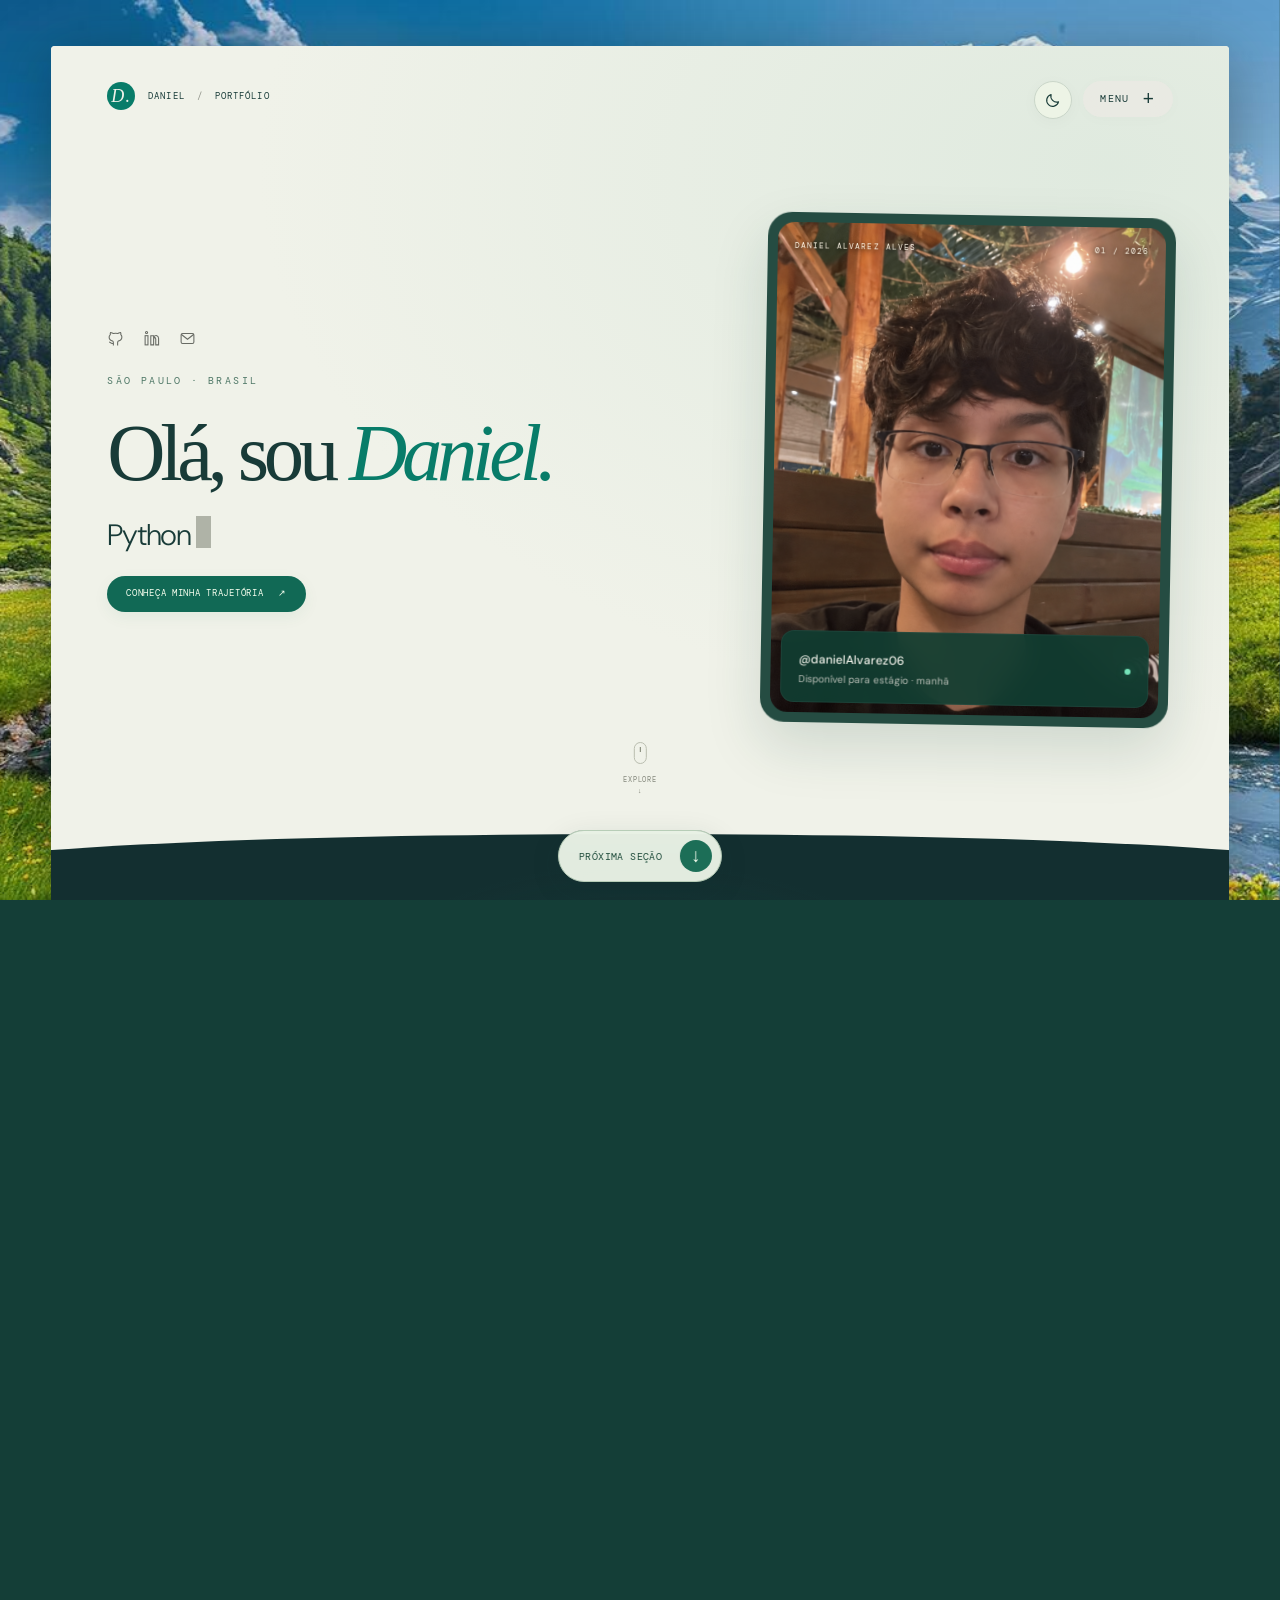
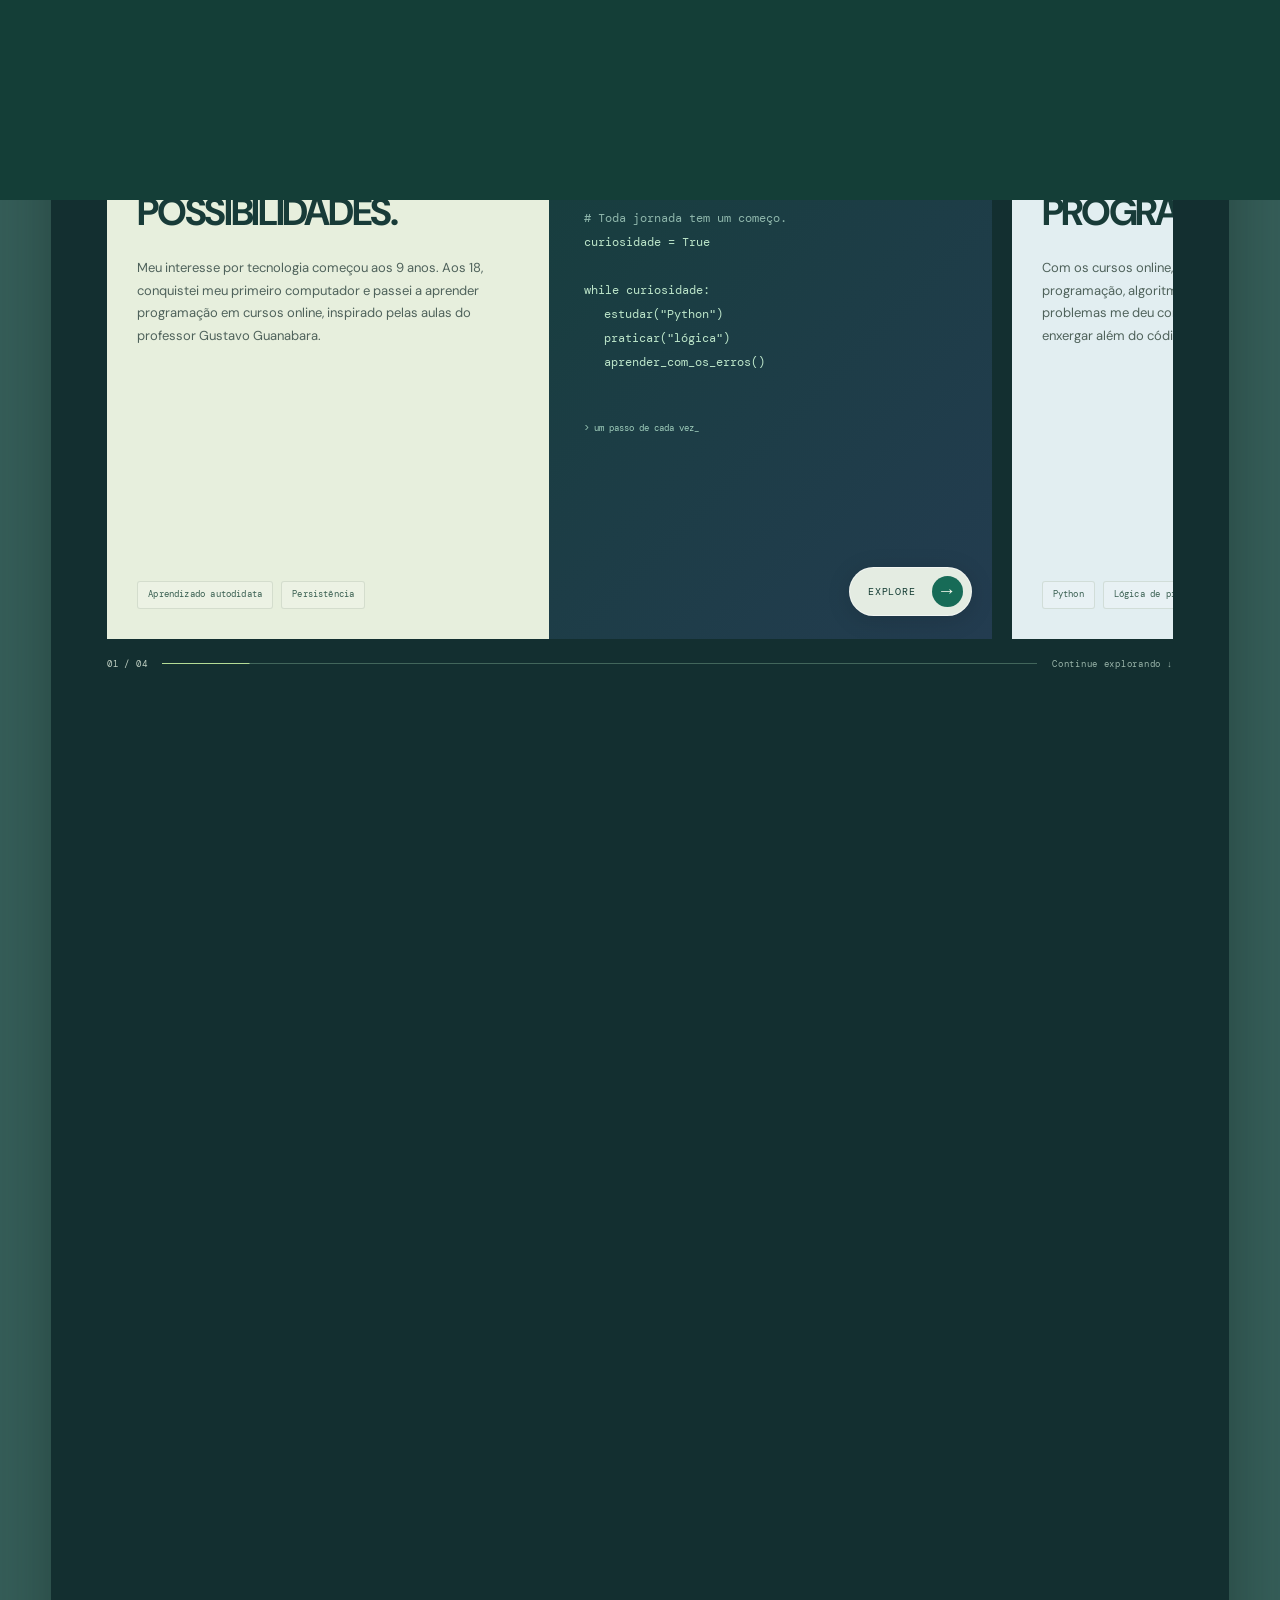
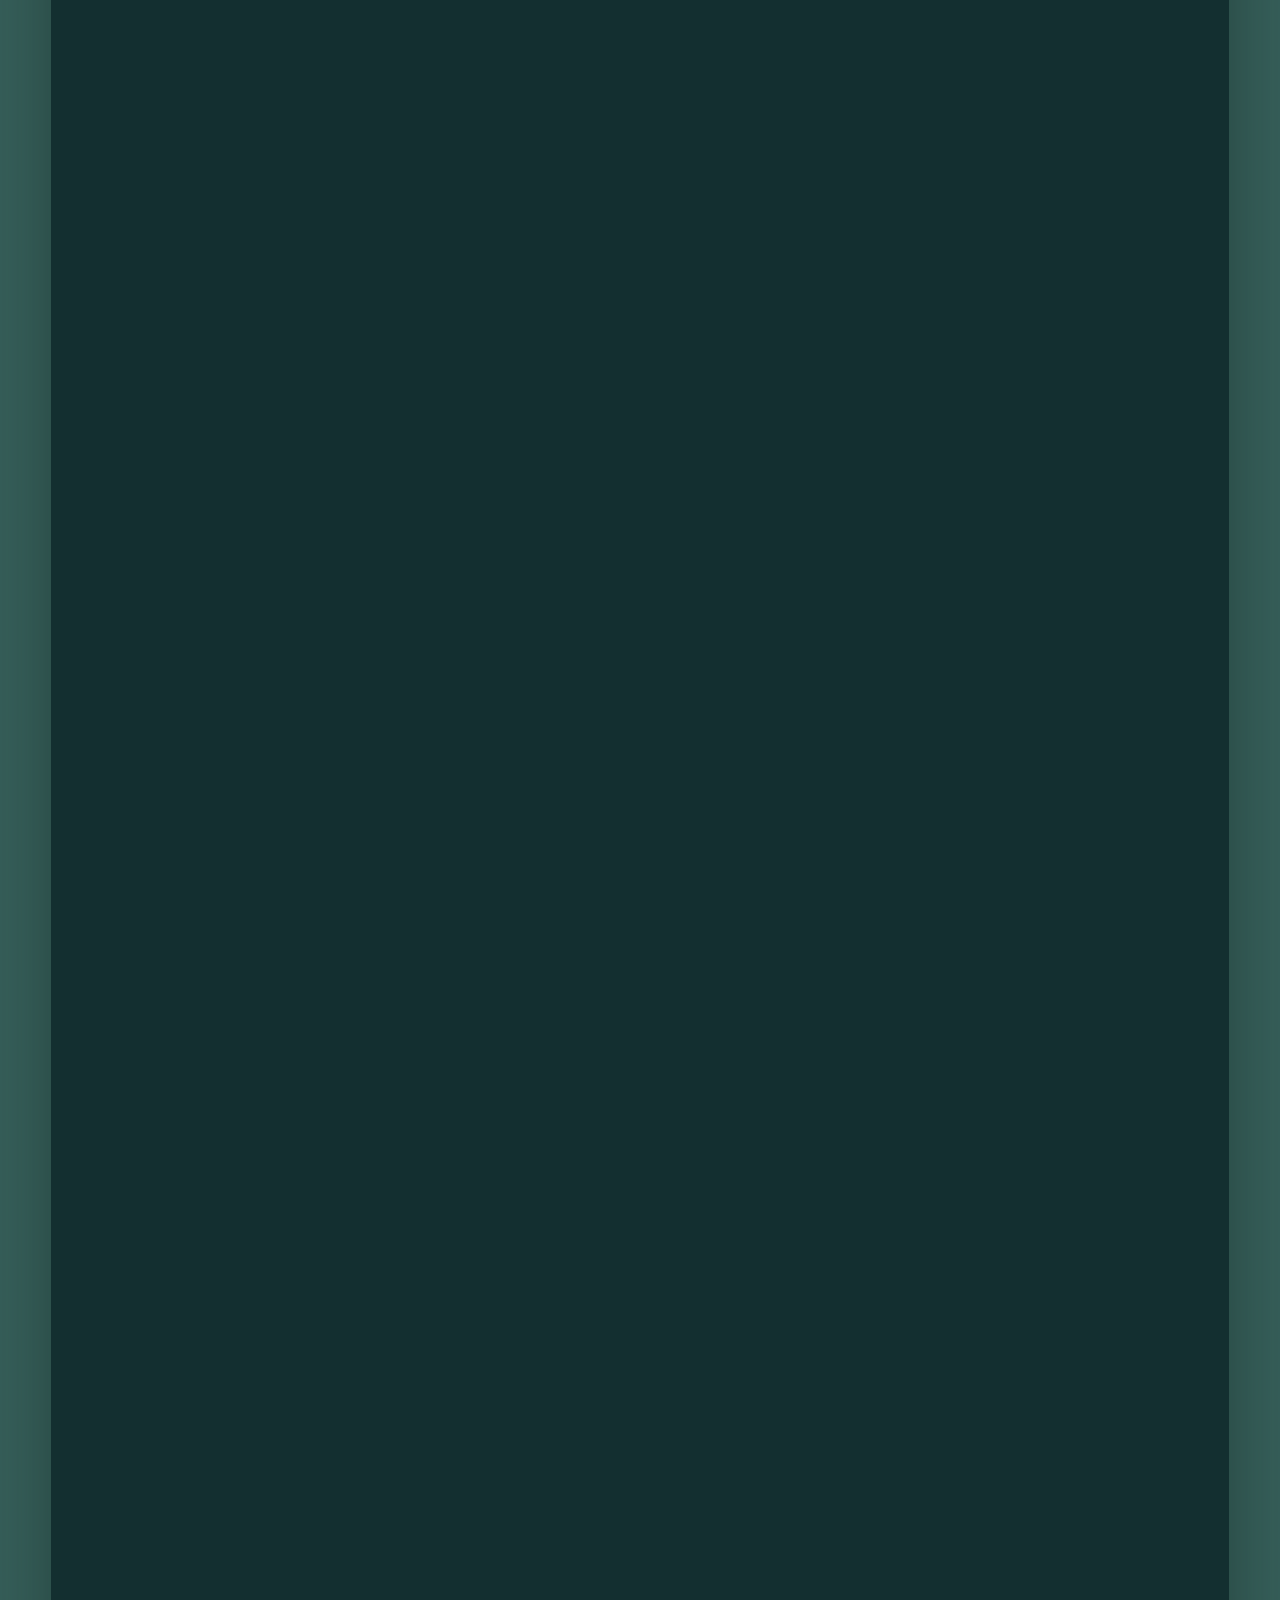
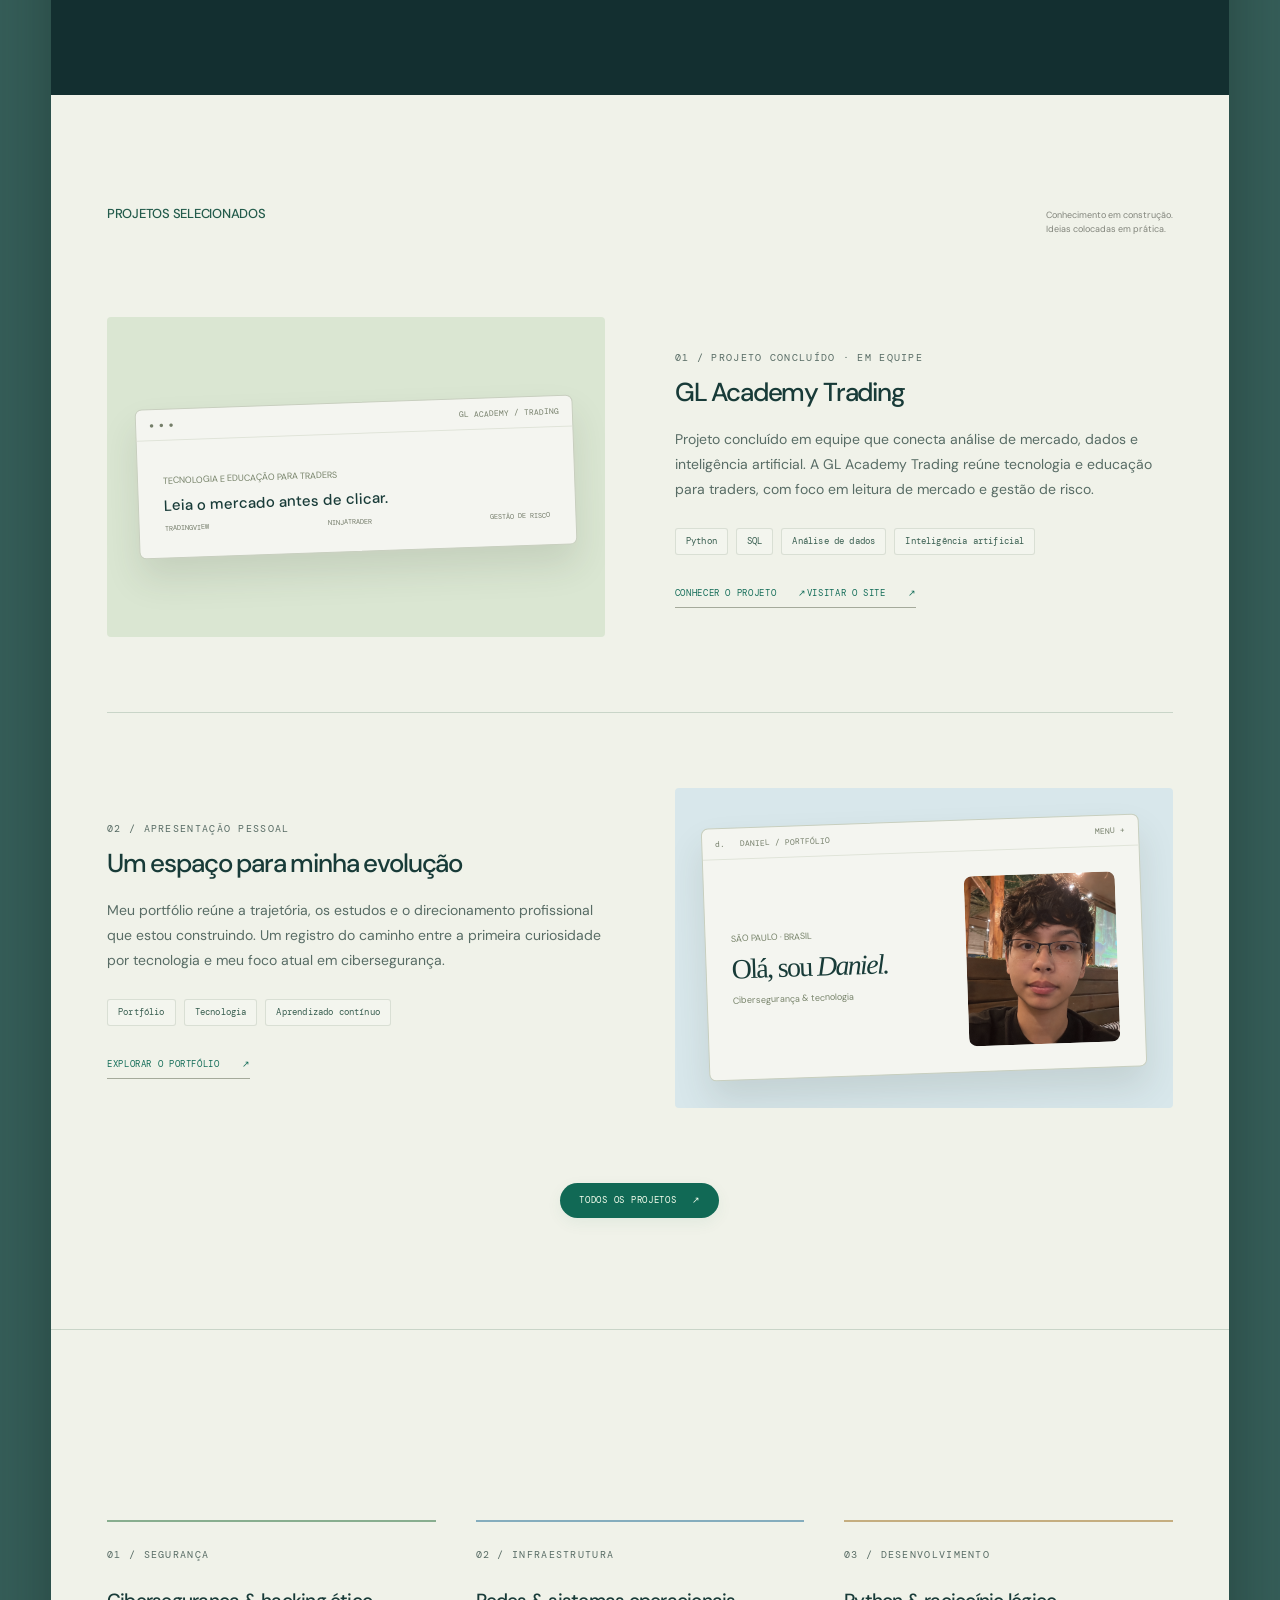
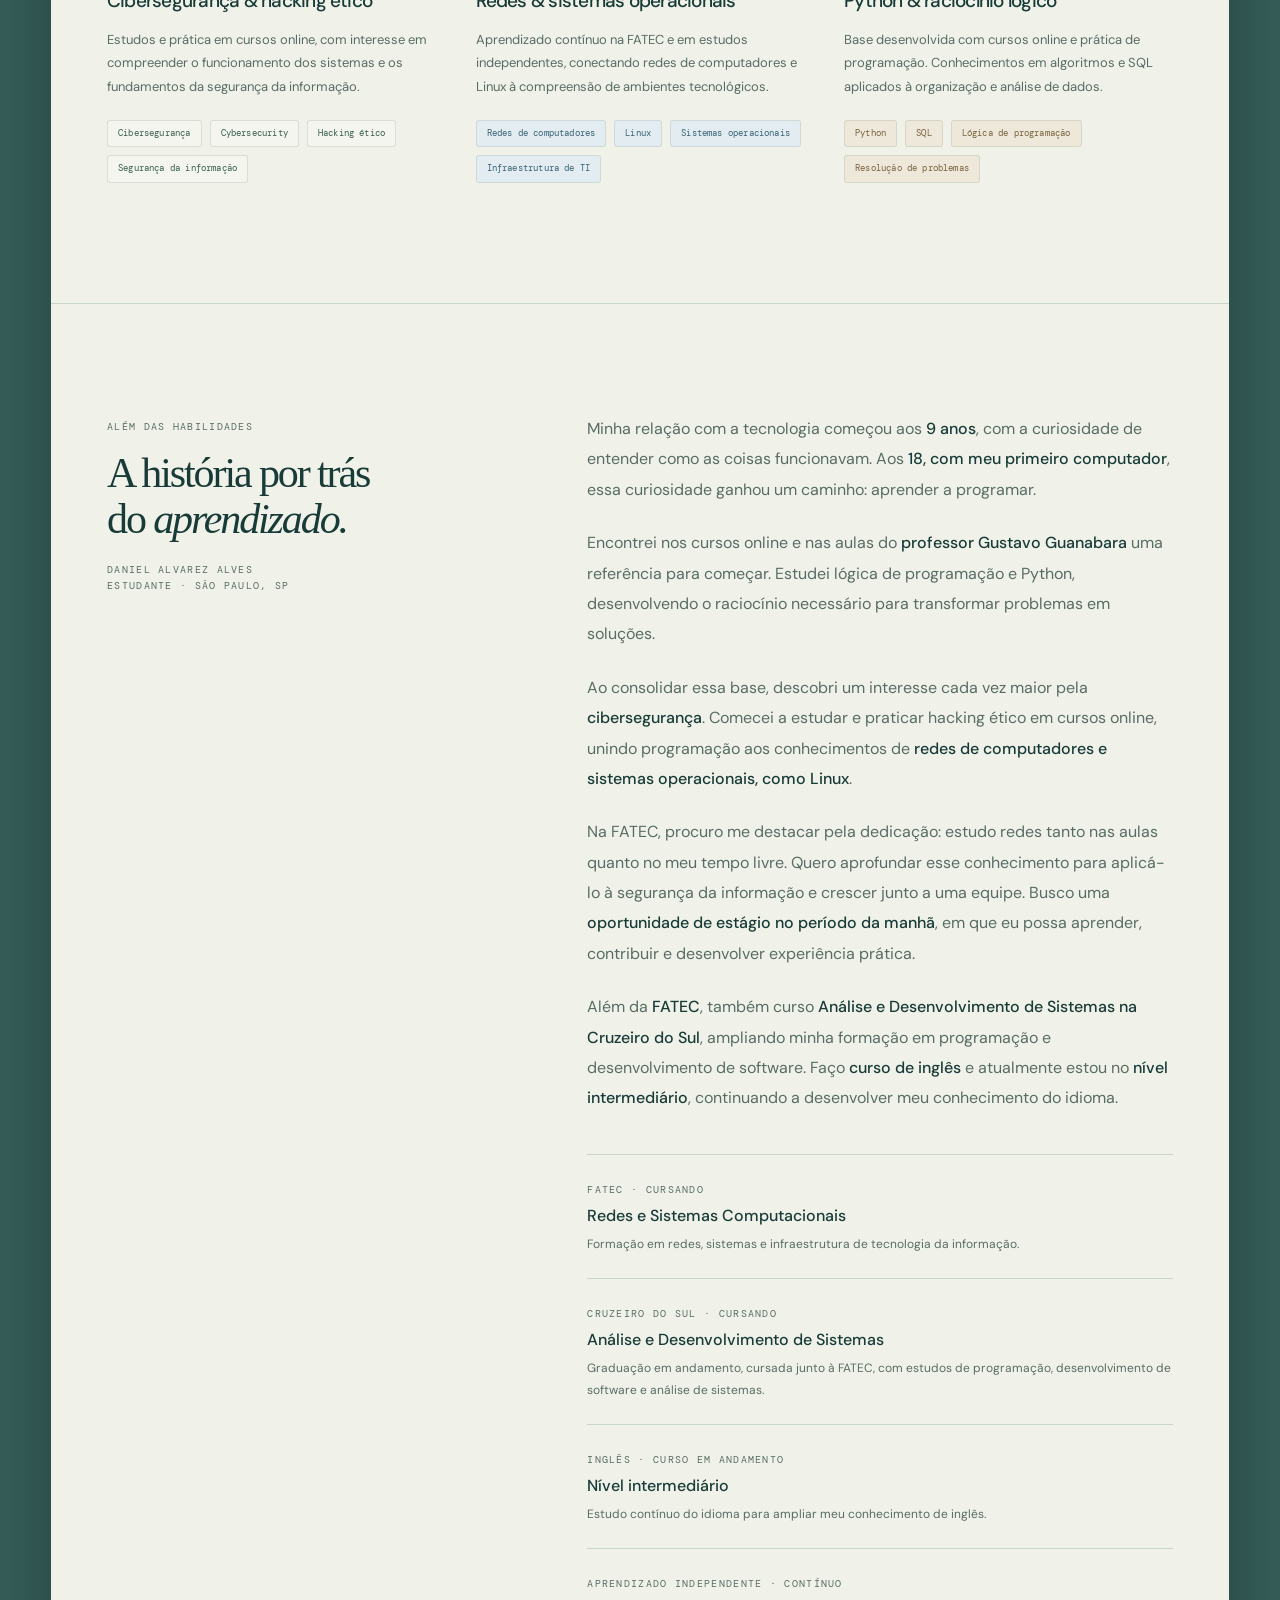
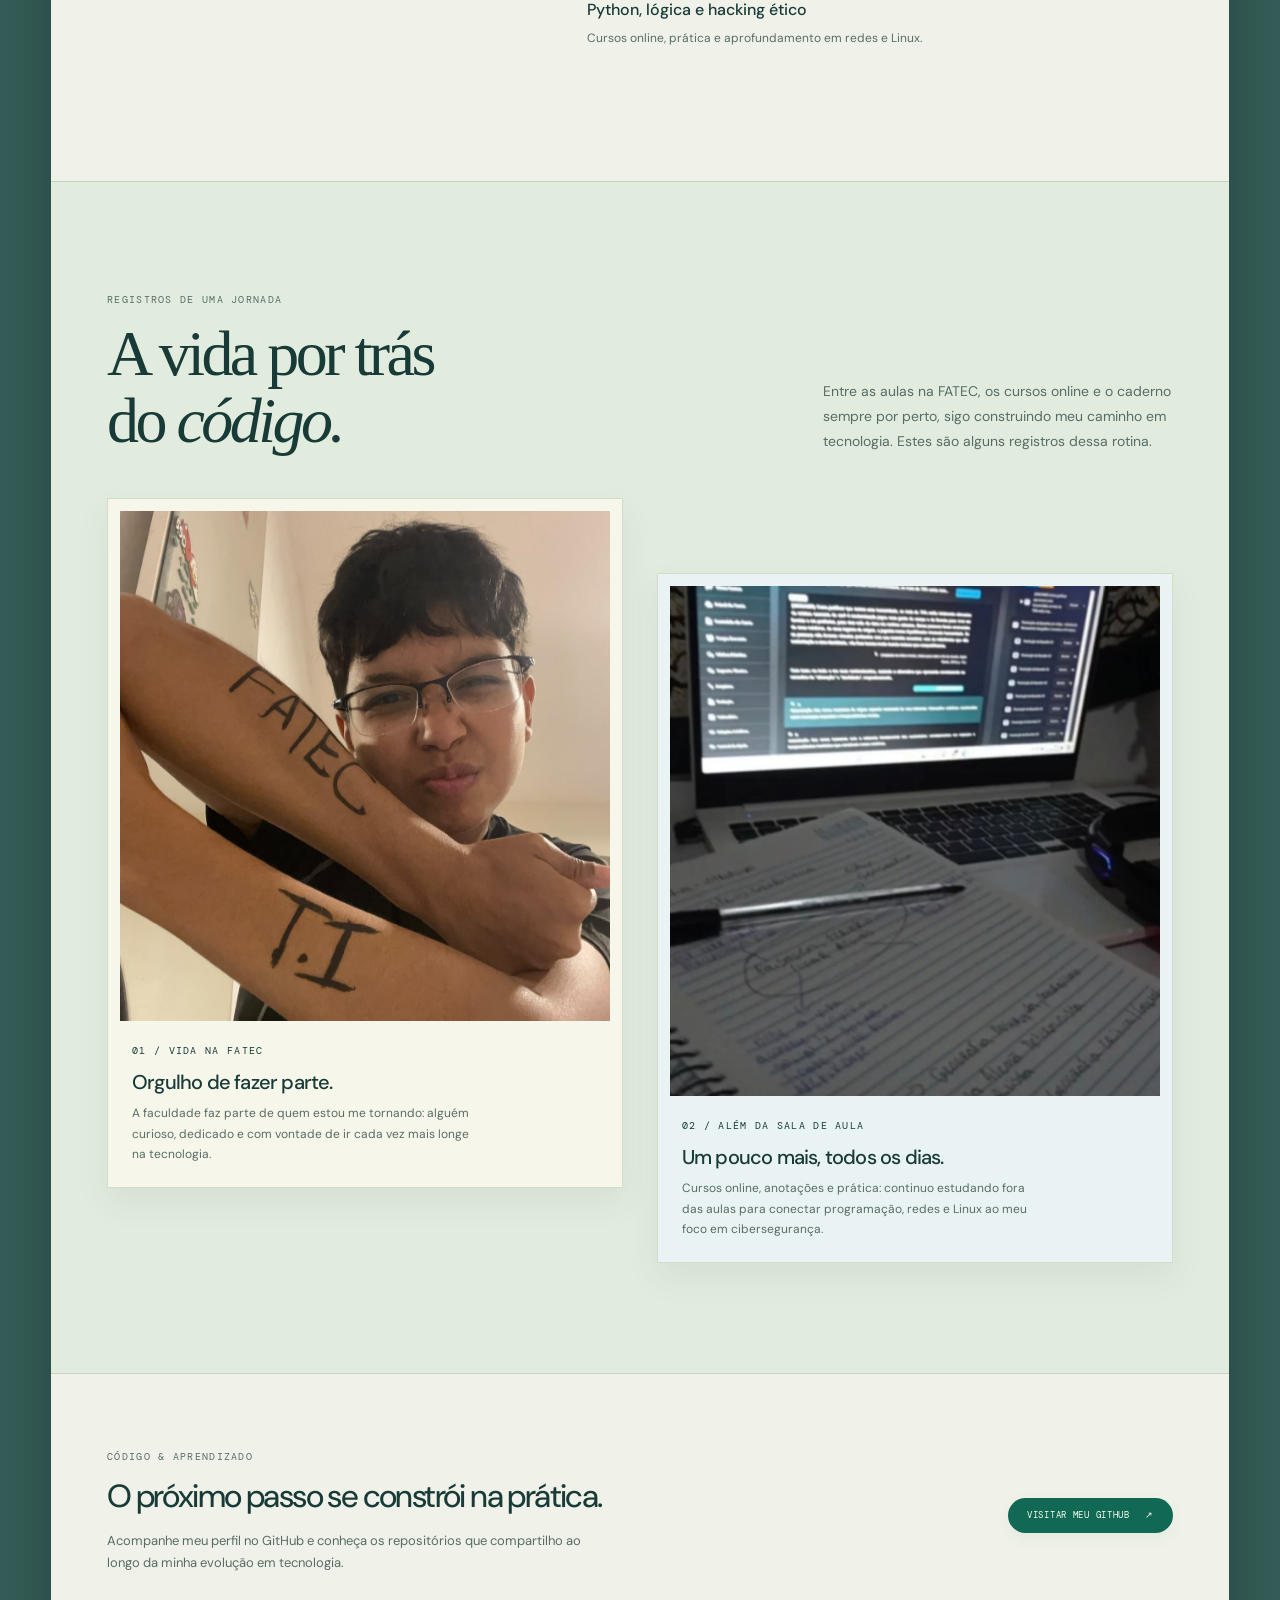
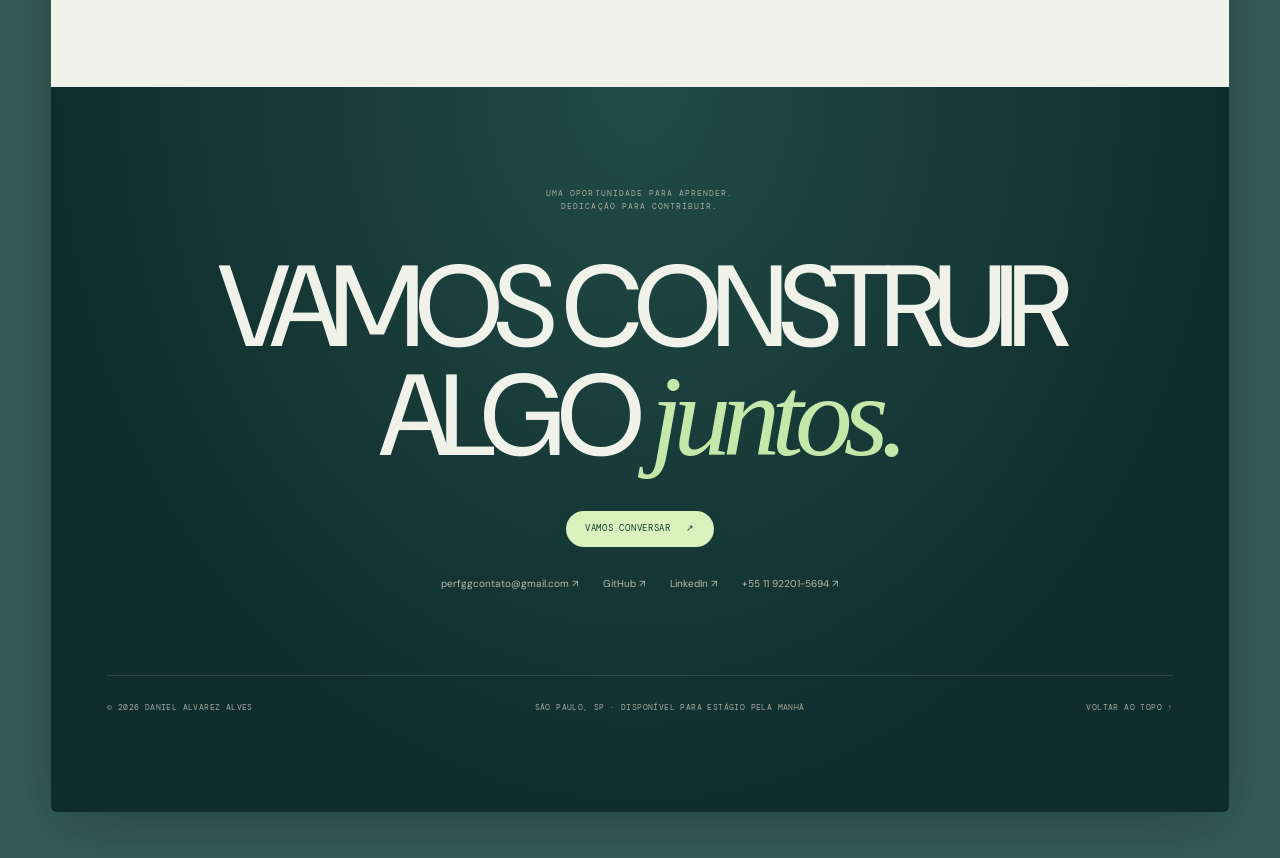
